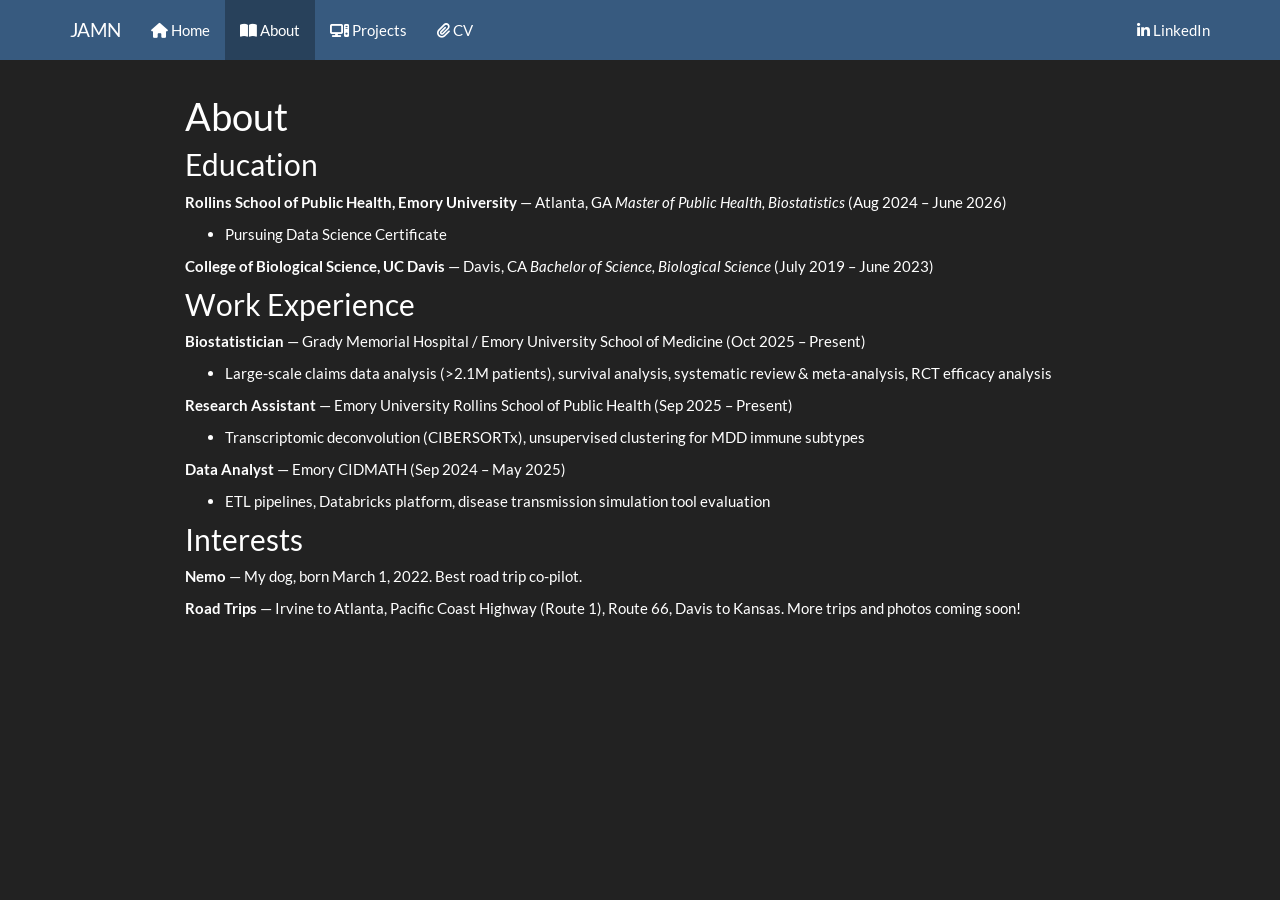
==== docs/about.html @ e8bcb057 "first commit" ====
<!DOCTYPE html>

<html>

<head>

<meta charset="utf-8" />
<meta name="generator" content="pandoc" />
<meta http-equiv="X-UA-Compatible" content="IE=EDGE" />




<title>About</title>

<script src="site_libs/header-attrs-2.30/header-attrs.js"></script>
<script src="site_libs/jquery-3.6.0/jquery-3.6.0.min.js"></script>
<meta name="viewport" content="width=device-width, initial-scale=1" />
<link href="site_libs/bootstrap-3.3.5/css/darkly.min.css" rel="stylesheet" />
<script src="site_libs/bootstrap-3.3.5/js/bootstrap.min.js"></script>
<script src="site_libs/bootstrap-3.3.5/shim/html5shiv.min.js"></script>
<script src="site_libs/bootstrap-3.3.5/shim/respond.min.js"></script>
<style>h1 {font-size: 34px;}
       h1.title {font-size: 38px;}
       h2 {font-size: 30px;}
       h3 {font-size: 24px;}
       h4 {font-size: 18px;}
       h5 {font-size: 16px;}
       h6 {font-size: 12px;}
       code {color: inherit; background-color: rgba(0, 0, 0, 0.04);}
       pre:not([class]) { background-color: white }</style>
<script src="site_libs/navigation-1.1/tabsets.js"></script>
<link href="site_libs/highlightjs-9.12.0/default.css" rel="stylesheet" />
<script src="site_libs/highlightjs-9.12.0/highlight.js"></script>
<link href="site_libs/font-awesome-6.5.2/css/all.min.css" rel="stylesheet" />
<link href="site_libs/font-awesome-6.5.2/css/v4-shims.min.css" rel="stylesheet" />
<link rel="icon" type="image/png" href="images/favicon.ico"/>

<style type="text/css">
  code{white-space: pre-wrap;}
  span.smallcaps{font-variant: small-caps;}
  span.underline{text-decoration: underline;}
  div.column{display: inline-block; vertical-align: top; width: 50%;}
  div.hanging-indent{margin-left: 1.5em; text-indent: -1.5em;}
  ul.task-list{list-style: none;}
    </style>

<style type="text/css">code{white-space: pre;}</style>
<script type="text/javascript">
if (window.hljs) {
  hljs.configure({languages: []});
  hljs.initHighlightingOnLoad();
  if (document.readyState && document.readyState === "complete") {
    window.setTimeout(function() { hljs.initHighlighting(); }, 0);
  }
}
</script>






<link rel="stylesheet" href="style.css" type="text/css" />



<style type = "text/css">
.main-container {
  max-width: 940px;
  margin-left: auto;
  margin-right: auto;
}
img {
  max-width:100%;
}
.tabbed-pane {
  padding-top: 12px;
}
.html-widget {
  margin-bottom: 20px;
}
button.code-folding-btn:focus {
  outline: none;
}
summary {
  display: list-item;
}
details > summary > p:only-child {
  display: inline;
}
pre code {
  padding: 0;
}
</style>


<style type="text/css">
.dropdown-submenu {
  position: relative;
}
.dropdown-submenu>.dropdown-menu {
  top: 0;
  left: 100%;
  margin-top: -6px;
  margin-left: -1px;
  border-radius: 0 6px 6px 6px;
}
.dropdown-submenu:hover>.dropdown-menu {
  display: block;
}
.dropdown-submenu>a:after {
  display: block;
  content: " ";
  float: right;
  width: 0;
  height: 0;
  border-color: transparent;
  border-style: solid;
  border-width: 5px 0 5px 5px;
  border-left-color: #cccccc;
  margin-top: 5px;
  margin-right: -10px;
}
.dropdown-submenu:hover>a:after {
  border-left-color: #adb5bd;
}
.dropdown-submenu.pull-left {
  float: none;
}
.dropdown-submenu.pull-left>.dropdown-menu {
  left: -100%;
  margin-left: 10px;
  border-radius: 6px 0 6px 6px;
}
</style>

<script type="text/javascript">
// manage active state of menu based on current page
$(document).ready(function () {
  // active menu anchor
  href = window.location.pathname
  href = href.substr(href.lastIndexOf('/') + 1)
  if (href === "")
    href = "index.html";
  var menuAnchor = $('a[href="' + href + '"]');

  // mark the anchor link active (and if it's in a dropdown, also mark that active)
  var dropdown = menuAnchor.closest('li.dropdown');
  if (window.bootstrap) { // Bootstrap 4+
    menuAnchor.addClass('active');
    dropdown.find('> .dropdown-toggle').addClass('active');
  } else { // Bootstrap 3
    menuAnchor.parent().addClass('active');
    dropdown.addClass('active');
  }

  // Navbar adjustments
  var navHeight = $(".navbar").first().height() + 15;
  var style = document.createElement('style');
  var pt = "padding-top: " + navHeight + "px; ";
  var mt = "margin-top: -" + navHeight + "px; ";
  var css = "";
  // offset scroll position for anchor links (for fixed navbar)
  for (var i = 1; i <= 6; i++) {
    css += ".section h" + i + "{ " + pt + mt + "}\n";
  }
  style.innerHTML = "body {" + pt + "padding-bottom: 40px; }\n" + css;
  document.head.appendChild(style);
});
</script>

<!-- tabsets -->

<style type="text/css">
.tabset-dropdown > .nav-tabs {
  display: inline-table;
  max-height: 500px;
  min-height: 44px;
  overflow-y: auto;
  border: 1px solid #ddd;
  border-radius: 4px;
}

.tabset-dropdown > .nav-tabs > li.active:before, .tabset-dropdown > .nav-tabs.nav-tabs-open:before {
  content: "\e259";
  font-family: 'Glyphicons Halflings';
  display: inline-block;
  padding: 10px;
  border-right: 1px solid #ddd;
}

.tabset-dropdown > .nav-tabs.nav-tabs-open > li.active:before {
  content: "\e258";
  font-family: 'Glyphicons Halflings';
  border: none;
}

.tabset-dropdown > .nav-tabs > li.active {
  display: block;
}

.tabset-dropdown > .nav-tabs > li > a,
.tabset-dropdown > .nav-tabs > li > a:focus,
.tabset-dropdown > .nav-tabs > li > a:hover {
  border: none;
  display: inline-block;
  border-radius: 4px;
  background-color: transparent;
}

.tabset-dropdown > .nav-tabs.nav-tabs-open > li {
  display: block;
  float: none;
}

.tabset-dropdown > .nav-tabs > li {
  display: none;
}
</style>

<!-- code folding -->




</head>

<body>


<div class="container-fluid main-container">




<div class="navbar navbar-default  navbar-fixed-top" role="navigation">
  <div class="container">
    <div class="navbar-header">
      <button type="button" class="navbar-toggle collapsed" data-toggle="collapse" data-bs-toggle="collapse" data-target="#navbar" data-bs-target="#navbar">
        <span class="icon-bar"></span>
        <span class="icon-bar"></span>
        <span class="icon-bar"></span>
      </button>
      <a class="navbar-brand" href="index.html">JAMN</a>
    </div>
    <div id="navbar" class="navbar-collapse collapse">
      <ul class="nav navbar-nav">
        <li>
  <a href="index.html">
    <span class="fa fa-home"></span>
     
    Home
  </a>
</li>
<li>
  <a href="about.html">
    <span class="fa fa-book-open"></span>
     
    About
  </a>
</li>
<li>
  <a href="projects.html">
    <span class="fa fa-computer"></span>
     
    Projects
  </a>
</li>
<li>
  <a href="files/JiaminZhao_CV.pdf">
    <span class="fa fa-paperclip"></span>
     
    CV
  </a>
</li>
      </ul>
      <ul class="nav navbar-nav navbar-right">
        <li>
  <a href="https://www.linkedin.com/in/jiamin-z-7ba894330">
    <span class="fa fa-linkedin"></span>
     
    LinkedIn
  </a>
</li>
      </ul>
    </div><!--/.nav-collapse -->
  </div><!--/.container -->
</div><!--/.navbar -->

<div id="header">



<h1 class="title toc-ignore">About</h1>

</div>


<div id="education" class="section level2">
<h2>Education</h2>
<p><strong>Rollins School of Public Health, Emory University</strong> —
Atlanta, GA <em>Master of Public Health, Biostatistics</em> (Aug 2024 –
June 2026)</p>
<ul>
<li>Pursuing Data Science Certificate</li>
</ul>
<p><strong>College of Biological Science, UC Davis</strong> — Davis, CA
<em>Bachelor of Science, Biological Science</em> (July 2019 – June
2023)</p>
</div>
<div id="work-experience" class="section level2">
<h2>Work Experience</h2>
<p><strong>Biostatistician</strong> — Grady Memorial Hospital / Emory
University School of Medicine (Oct 2025 – Present)</p>
<ul>
<li>Large-scale claims data analysis (&gt;2.1M patients), survival
analysis, systematic review &amp; meta-analysis, RCT efficacy
analysis</li>
</ul>
<p><strong>Research Assistant</strong> — Emory University Rollins School
of Public Health (Sep 2025 – Present)</p>
<ul>
<li>Transcriptomic deconvolution (CIBERSORTx), unsupervised clustering
for MDD immune subtypes</li>
</ul>
<p><strong>Data Analyst</strong> — Emory CIDMATH (Sep 2024 – May
2025)</p>
<ul>
<li>ETL pipelines, Databricks platform, disease transmission simulation
tool evaluation</li>
</ul>
</div>
<div id="interests" class="section level2">
<h2>Interests</h2>
<p><strong>Nemo</strong> — My dog, born March 1, 2022. Best road trip
co-pilot.</p>
<p><strong>Road Trips</strong> — Irvine to Atlanta, Pacific Coast
Highway (Route 1), Route 66, Davis to Kansas. More trips and photos
coming soon!</p>
</div>




</div>

<script>

// add bootstrap table styles to pandoc tables
function bootstrapStylePandocTables() {
  $('tr.odd').parent('tbody').parent('table').addClass('table table-condensed');
}
$(document).ready(function () {
  bootstrapStylePandocTables();
});


</script>

<!-- tabsets -->

<script>
$(document).ready(function () {
  window.buildTabsets("TOC");
});

$(document).ready(function () {
  $('.tabset-dropdown > .nav-tabs > li').click(function () {
    $(this).parent().toggleClass('nav-tabs-open');
  });
});
</script>

<!-- code folding -->


<!-- dynamically load mathjax for compatibility with self-contained -->
<script>
  (function () {
    var script = document.createElement("script");
    script.type = "text/javascript";
    script.src  = "https://mathjax.rstudio.com/latest/MathJax.js?config=TeX-AMS-MML_HTMLorMML";
    document.getElementsByTagName("head")[0].appendChild(script);
  })();
</script>

</body>
</html>
---- docs/site_libs/bootstrap-3.3.5/css/darkly.min.css ----
@font-face {
  font-family: 'Lato';
  font-style: normal;
  font-weight: 400;
  src: url(fonts/Lato.ttf) format('truetype');
}
@font-face {
  font-family: 'Lato';
  font-style: normal;
  font-weight: 700;
  src: url(fonts/LatoBold.ttf) format('truetype');
}
@font-face {
  font-family: 'Lato';
  font-style: italic;
  font-weight: 400;
  src: url(fonts/LatoItalic.ttf) format('truetype');
}

/*!
 * bootswatch v3.3.7
 * Homepage: http://bootswatch.com
 * Copyright 2012-2016 Thomas Park
 * Licensed under MIT
 * Based on Bootstrap
*//*!
 * Bootstrap v3.3.7 (http://getbootstrap.com)
 * Copyright 2011-2016 Twitter, Inc.
 * Licensed under MIT (https://github.com/twbs/bootstrap/blob/master/LICENSE)
 *//*! normalize.css v3.0.3 | MIT License | github.com/necolas/normalize.css */html{font-family:sans-serif;-ms-text-size-adjust:100%;-webkit-text-size-adjust:100%}body{margin:0}article,aside,details,figcaption,figure,footer,header,hgroup,main,menu,nav,section,summary{display:block}audio,canvas,progress,video{display:inline-block;vertical-align:baseline}audio:not([controls]){display:none;height:0}[hidden],template{display:none}a{background-color:transparent}a:active,a:hover{outline:0}abbr[title]{border-bottom:1px dotted}b,strong{font-weight:bold}dfn{font-style:italic}h1{font-size:2em;margin:0.67em 0}mark{background:#ff0;color:#000}small{font-size:80%}sub,sup{font-size:75%;line-height:0;position:relative;vertical-align:baseline}sup{top:-0.5em}sub{bottom:-0.25em}img{border:0}svg:not(:root){overflow:hidden}figure{margin:1em 40px}hr{-webkit-box-sizing:content-box;-moz-box-sizing:content-box;box-sizing:content-box;height:0}pre{overflow:auto}code,kbd,pre,samp{font-family:monospace, monospace;font-size:1em}button,input,optgroup,select,textarea{color:inherit;font:inherit;margin:0}button{overflow:visible}button,select{text-transform:none}button,html input[type="button"],input[type="reset"],input[type="submit"]{-webkit-appearance:button;cursor:pointer}button[disabled],html input[disabled]{cursor:default}button::-moz-focus-inner,input::-moz-focus-inner{border:0;padding:0}input{line-height:normal}input[type="checkbox"],input[type="radio"]{-webkit-box-sizing:border-box;-moz-box-sizing:border-box;box-sizing:border-box;padding:0}input[type="number"]::-webkit-inner-spin-button,input[type="number"]::-webkit-outer-spin-button{height:auto}input[type="search"]{-webkit-appearance:textfield;-webkit-box-sizing:content-box;-moz-box-sizing:content-box;box-sizing:content-box}input[type="search"]::-webkit-search-cancel-button,input[type="search"]::-webkit-search-decoration{-webkit-appearance:none}fieldset{border:1px solid #c0c0c0;margin:0 2px;padding:0.35em 0.625em 0.75em}legend{border:0;padding:0}textarea{overflow:auto}optgroup{font-weight:bold}table{border-collapse:collapse;border-spacing:0}td,th{padding:0}/*! Source: https://github.com/h5bp/html5-boilerplate/blob/master/src/css/main.css */@media print{*,*:before,*:after{background:transparent !important;color:#000 !important;-webkit-box-shadow:none !important;box-shadow:none !important;text-shadow:none !important}a,a:visited{text-decoration:underline}a[href]:after{content:" (" attr(href) ")"}abbr[title]:after{content:" (" attr(title) ")"}a[href^="#"]:after,a[href^="javascript:"]:after{content:""}pre,blockquote{border:1px solid #999;page-break-inside:avoid}thead{display:table-header-group}tr,img{page-break-inside:avoid}img{max-width:100% !important}p,h2,h3{orphans:3;widows:3}h2,h3{page-break-after:avoid}.navbar{display:none}.btn>.caret,.dropup>.btn>.caret{border-top-color:#000 !important}.label{border:1px solid #000}.table{border-collapse:collapse !important}.table td,.table th{background-color:#fff !important}.table-bordered th,.table-bordered td{border:1px solid #ddd !important}}@font-face{font-family:'Glyphicons Halflings';src:url('../fonts/glyphicons-halflings-regular.eot');src:url('../fonts/glyphicons-halflings-regular.eot?#iefix') format('embedded-opentype'),url('../fonts/glyphicons-halflings-regular.woff2') format('woff2'),url('../fonts/glyphicons-halflings-regular.woff') format('woff'),url('../fonts/glyphicons-halflings-regular.ttf') format('truetype'),url('../fonts/glyphicons-halflings-regular.svg#glyphicons_halflingsregular') format('svg')}.glyphicon{position:relative;top:1px;display:inline-block;font-family:'Glyphicons Halflings';font-style:normal;font-weight:normal;line-height:1;-webkit-font-smoothing:antialiased;-moz-osx-font-smoothing:grayscale}.glyphicon-asterisk:before{content:"\002a"}.glyphicon-plus:before{content:"\002b"}.glyphicon-euro:before,.glyphicon-eur:before{content:"\20ac"}.glyphicon-minus:before{content:"\2212"}.glyphicon-cloud:before{content:"\2601"}.glyphicon-envelope:before{content:"\2709"}.glyphicon-pencil:before{content:"\270f"}.glyphicon-glass:before{content:"\e001"}.glyphicon-music:before{content:"\e002"}.glyphicon-search:before{content:"\e003"}.glyphicon-heart:before{content:"\e005"}.glyphicon-star:before{content:"\e006"}.glyphicon-star-empty:before{content:"\e007"}.glyphicon-user:before{content:"\e008"}.glyphicon-film:before{content:"\e009"}.glyphicon-th-large:before{content:"\e010"}.glyphicon-th:before{content:"\e011"}.glyphicon-th-list:before{content:"\e012"}.glyphicon-ok:before{content:"\e013"}.glyphicon-remove:before{content:"\e014"}.glyphicon-zoom-in:before{content:"\e015"}.glyphicon-zoom-out:before{content:"\e016"}.glyphicon-off:before{content:"\e017"}.glyphicon-signal:before{content:"\e018"}.glyphicon-cog:before{content:"\e019"}.glyphicon-trash:before{content:"\e020"}.glyphicon-home:before{content:"\e021"}.glyphicon-file:before{content:"\e022"}.glyphicon-time:before{content:"\e023"}.glyphicon-road:before{content:"\e024"}.glyphicon-download-alt:before{content:"\e025"}.glyphicon-download:before{content:"\e026"}.glyphicon-upload:before{content:"\e027"}.glyphicon-inbox:before{content:"\e028"}.glyphicon-play-circle:before{content:"\e029"}.glyphicon-repeat:before{content:"\e030"}.glyphicon-refresh:before{content:"\e031"}.glyphicon-list-alt:before{content:"\e032"}.glyphicon-lock:before{content:"\e033"}.glyphicon-flag:before{content:"\e034"}.glyphicon-headphones:before{content:"\e035"}.glyphicon-volume-off:before{content:"\e036"}.glyphicon-volume-down:before{content:"\e037"}.glyphicon-volume-up:before{content:"\e038"}.glyphicon-qrcode:before{content:"\e039"}.glyphicon-barcode:before{content:"\e040"}.glyphicon-tag:before{content:"\e041"}.glyphicon-tags:before{content:"\e042"}.glyphicon-book:before{content:"\e043"}.glyphicon-bookmark:before{content:"\e044"}.glyphicon-print:before{content:"\e045"}.glyphicon-camera:before{content:"\e046"}.glyphicon-font:before{content:"\e047"}.glyphicon-bold:before{content:"\e048"}.glyphicon-italic:before{content:"\e049"}.glyphicon-text-height:before{content:"\e050"}.glyphicon-text-width:before{content:"\e051"}.glyphicon-align-left:before{content:"\e052"}.glyphicon-align-center:before{content:"\e053"}.glyphicon-align-right:before{content:"\e054"}.glyphicon-align-justify:before{content:"\e055"}.glyphicon-list:before{content:"\e056"}.glyphicon-indent-left:before{content:"\e057"}.glyphicon-indent-right:before{content:"\e058"}.glyphicon-facetime-video:before{content:"\e059"}.glyphicon-picture:before{content:"\e060"}.glyphicon-map-marker:before{content:"\e062"}.glyphicon-adjust:before{content:"\e063"}.glyphicon-tint:before{content:"\e064"}.glyphicon-edit:before{content:"\e065"}.glyphicon-share:before{content:"\e066"}.glyphicon-check:before{content:"\e067"}.glyphicon-move:before{content:"\e068"}.glyphicon-step-backward:before{content:"\e069"}.glyphicon-fast-backward:before{content:"\e070"}.glyphicon-backward:before{content:"\e071"}.glyphicon-play:before{content:"\e072"}.glyphicon-pause:before{content:"\e073"}.glyphicon-stop:before{content:"\e074"}.glyphicon-forward:before{content:"\e075"}.glyphicon-fast-forward:before{content:"\e076"}.glyphicon-step-forward:before{content:"\e077"}.glyphicon-eject:before{content:"\e078"}.glyphicon-chevron-left:before{content:"\e079"}.glyphicon-chevron-right:before{content:"\e080"}.glyphicon-plus-sign:before{content:"\e081"}.glyphicon-minus-sign:before{content:"\e082"}.glyphicon-remove-sign:before{content:"\e083"}.glyphicon-ok-sign:before{content:"\e084"}.glyphicon-question-sign:before{content:"\e085"}.glyphicon-info-sign:before{content:"\e086"}.glyphicon-screenshot:before{content:"\e087"}.glyphicon-remove-circle:before{content:"\e088"}.glyphicon-ok-circle:before{content:"\e089"}.glyphicon-ban-circle:before{content:"\e090"}.glyphicon-arrow-left:before{content:"\e091"}.glyphicon-arrow-right:before{content:"\e092"}.glyphicon-arrow-up:before{content:"\e093"}.glyphicon-arrow-down:before{content:"\e094"}.glyphicon-share-alt:before{content:"\e095"}.glyphicon-resize-full:before{content:"\e096"}.glyphicon-resize-small:before{content:"\e097"}.glyphicon-exclamation-sign:before{content:"\e101"}.glyphicon-gift:before{content:"\e102"}.glyphicon-leaf:before{content:"\e103"}.glyphicon-fire:before{content:"\e104"}.glyphicon-eye-open:before{content:"\e105"}.glyphicon-eye-close:before{content:"\e106"}.glyphicon-warning-sign:before{content:"\e107"}.glyphicon-plane:before{content:"\e108"}.glyphicon-calendar:before{content:"\e109"}.glyphicon-random:before{content:"\e110"}.glyphicon-comment:before{content:"\e111"}.glyphicon-magnet:before{content:"\e112"}.glyphicon-chevron-up:before{content:"\e113"}.glyphicon-chevron-down:before{content:"\e114"}.glyphicon-retweet:before{content:"\e115"}.glyphicon-shopping-cart:before{content:"\e116"}.glyphicon-folder-close:before{content:"\e117"}.glyphicon-folder-open:before{content:"\e118"}.glyphicon-resize-vertical:before{content:"\e119"}.glyphicon-resize-horizontal:before{content:"\e120"}.glyphicon-hdd:before{content:"\e121"}.glyphicon-bullhorn:before{content:"\e122"}.glyphicon-bell:before{content:"\e123"}.glyphicon-certificate:before{content:"\e124"}.glyphicon-thumbs-up:before{content:"\e125"}.glyphicon-thumbs-down:before{content:"\e126"}.glyphicon-hand-right:before{content:"\e127"}.glyphicon-hand-left:before{content:"\e128"}.glyphicon-hand-up:before{content:"\e129"}.glyphicon-hand-down:before{content:"\e130"}.glyphicon-circle-arrow-right:before{content:"\e131"}.glyphicon-circle-arrow-left:before{content:"\e132"}.glyphicon-circle-arrow-up:before{content:"\e133"}.glyphicon-circle-arrow-down:before{content:"\e134"}.glyphicon-globe:before{content:"\e135"}.glyphicon-wrench:before{content:"\e136"}.glyphicon-tasks:before{content:"\e137"}.glyphicon-filter:before{content:"\e138"}.glyphicon-briefcase:before{content:"\e139"}.glyphicon-fullscreen:before{content:"\e140"}.glyphicon-dashboard:before{content:"\e141"}.glyphicon-paperclip:before{content:"\e142"}.glyphicon-heart-empty:before{content:"\e143"}.glyphicon-link:before{content:"\e144"}.glyphicon-phone:before{content:"\e145"}.glyphicon-pushpin:before{content:"\e146"}.glyphicon-usd:before{content:"\e148"}.glyphicon-gbp:before{content:"\e149"}.glyphicon-sort:before{content:"\e150"}.glyphicon-sort-by-alphabet:before{content:"\e151"}.glyphicon-sort-by-alphabet-alt:before{content:"\e152"}.glyphicon-sort-by-order:before{content:"\e153"}.glyphicon-sort-by-order-alt:before{content:"\e154"}.glyphicon-sort-by-attributes:before{content:"\e155"}.glyphicon-sort-by-attributes-alt:before{content:"\e156"}.glyphicon-unchecked:before{content:"\e157"}.glyphicon-expand:before{content:"\e158"}.glyphicon-collapse-down:before{content:"\e159"}.glyphicon-collapse-up:before{content:"\e160"}.glyphicon-log-in:before{content:"\e161"}.glyphicon-flash:before{content:"\e162"}.glyphicon-log-out:before{content:"\e163"}.glyphicon-new-window:before{content:"\e164"}.glyphicon-record:before{content:"\e165"}.glyphicon-save:before{content:"\e166"}.glyphicon-open:before{content:"\e167"}.glyphicon-saved:before{content:"\e168"}.glyphicon-import:before{content:"\e169"}.glyphicon-export:before{content:"\e170"}.glyphicon-send:before{content:"\e171"}.glyphicon-floppy-disk:before{content:"\e172"}.glyphicon-floppy-saved:before{content:"\e173"}.glyphicon-floppy-remove:before{content:"\e174"}.glyphicon-floppy-save:before{content:"\e175"}.glyphicon-floppy-open:before{content:"\e176"}.glyphicon-credit-card:before{content:"\e177"}.glyphicon-transfer:before{content:"\e178"}.glyphicon-cutlery:before{content:"\e179"}.glyphicon-header:before{content:"\e180"}.glyphicon-compressed:before{content:"\e181"}.glyphicon-earphone:before{content:"\e182"}.glyphicon-phone-alt:before{content:"\e183"}.glyphicon-tower:before{content:"\e184"}.glyphicon-stats:before{content:"\e185"}.glyphicon-sd-video:before{content:"\e186"}.glyphicon-hd-video:before{content:"\e187"}.glyphicon-subtitles:before{content:"\e188"}.glyphicon-sound-stereo:before{content:"\e189"}.glyphicon-sound-dolby:before{content:"\e190"}.glyphicon-sound-5-1:before{content:"\e191"}.glyphicon-sound-6-1:before{content:"\e192"}.glyphicon-sound-7-1:before{content:"\e193"}.glyphicon-copyright-mark:before{content:"\e194"}.glyphicon-registration-mark:before{content:"\e195"}.glyphicon-cloud-download:before{content:"\e197"}.glyphicon-cloud-upload:before{content:"\e198"}.glyphicon-tree-conifer:before{content:"\e199"}.glyphicon-tree-deciduous:before{content:"\e200"}.glyphicon-cd:before{content:"\e201"}.glyphicon-save-file:before{content:"\e202"}.glyphicon-open-file:before{content:"\e203"}.glyphicon-level-up:before{content:"\e204"}.glyphicon-copy:before{content:"\e205"}.glyphicon-paste:before{content:"\e206"}.glyphicon-alert:before{content:"\e209"}.glyphicon-equalizer:before{content:"\e210"}.glyphicon-king:before{content:"\e211"}.glyphicon-queen:before{content:"\e212"}.glyphicon-pawn:before{content:"\e213"}.glyphicon-bishop:before{content:"\e214"}.glyphicon-knight:before{content:"\e215"}.glyphicon-baby-formula:before{content:"\e216"}.glyphicon-tent:before{content:"\26fa"}.glyphicon-blackboard:before{content:"\e218"}.glyphicon-bed:before{content:"\e219"}.glyphicon-apple:before{content:"\f8ff"}.glyphicon-erase:before{content:"\e221"}.glyphicon-hourglass:before{content:"\231b"}.glyphicon-lamp:before{content:"\e223"}.glyphicon-duplicate:before{content:"\e224"}.glyphicon-piggy-bank:before{content:"\e225"}.glyphicon-scissors:before{content:"\e226"}.glyphicon-bitcoin:before{content:"\e227"}.glyphicon-btc:before{content:"\e227"}.glyphicon-xbt:before{content:"\e227"}.glyphicon-yen:before{content:"\00a5"}.glyphicon-jpy:before{content:"\00a5"}.glyphicon-ruble:before{content:"\20bd"}.glyphicon-rub:before{content:"\20bd"}.glyphicon-scale:before{content:"\e230"}.glyphicon-ice-lolly:before{content:"\e231"}.glyphicon-ice-lolly-tasted:before{content:"\e232"}.glyphicon-education:before{content:"\e233"}.glyphicon-option-horizontal:before{content:"\e234"}.glyphicon-option-vertical:before{content:"\e235"}.glyphicon-menu-hamburger:before{content:"\e236"}.glyphicon-modal-window:before{content:"\e237"}.glyphicon-oil:before{content:"\e238"}.glyphicon-grain:before{content:"\e239"}.glyphicon-sunglasses:before{content:"\e240"}.glyphicon-text-size:before{content:"\e241"}.glyphicon-text-color:before{content:"\e242"}.glyphicon-text-background:before{content:"\e243"}.glyphicon-object-align-top:before{content:"\e244"}.glyphicon-object-align-bottom:before{content:"\e245"}.glyphicon-object-align-horizontal:before{content:"\e246"}.glyphicon-object-align-left:before{content:"\e247"}.glyphicon-object-align-vertical:before{content:"\e248"}.glyphicon-object-align-right:before{content:"\e249"}.glyphicon-triangle-right:before{content:"\e250"}.glyphicon-triangle-left:before{content:"\e251"}.glyphicon-triangle-bottom:before{content:"\e252"}.glyphicon-triangle-top:before{content:"\e253"}.glyphicon-console:before{content:"\e254"}.glyphicon-superscript:before{content:"\e255"}.glyphicon-subscript:before{content:"\e256"}.glyphicon-menu-left:before{content:"\e257"}.glyphicon-menu-right:before{content:"\e258"}.glyphicon-menu-down:before{content:"\e259"}.glyphicon-menu-up:before{content:"\e260"}*{-webkit-box-sizing:border-box;-moz-box-sizing:border-box;box-sizing:border-box}*:before,*:after{-webkit-box-sizing:border-box;-moz-box-sizing:border-box;box-sizing:border-box}html{font-size:10px;-webkit-tap-highlight-color:rgba(0,0,0,0)}body{font-family:"Lato","Helvetica Neue",Helvetica,Arial,sans-serif;font-size:15px;line-height:1.42857143;color:#ffffff;background-color:#222222}input,button,select,textarea{font-family:inherit;font-size:inherit;line-height:inherit}a{color:#0ce3ac;text-decoration:none}a:hover,a:focus{color:#0ce3ac;text-decoration:underline}a:focus{outline:5px auto -webkit-focus-ring-color;outline-offset:-2px}figure{margin:0}img{vertical-align:middle}.img-responsive,.thumbnail>img,.thumbnail a>img,.carousel-inner>.item>img,.carousel-inner>.item>a>img{display:block;max-width:100%;height:auto}.img-rounded{border-radius:6px}.img-thumbnail{padding:2px;line-height:1.42857143;background-color:#222222;border:1px solid #464545;border-radius:4px;-webkit-transition:all .2s ease-in-out;-o-transition:all .2s ease-in-out;transition:all .2s ease-in-out;display:inline-block;max-width:100%;height:auto}.img-circle{border-radius:50%}hr{margin-top:21px;margin-bottom:21px;border:0;border-top:1px solid #464545}.sr-only{position:absolute;width:1px;height:1px;margin:-1px;padding:0;overflow:hidden;clip:rect(0, 0, 0, 0);border:0}.sr-only-focusable:active,.sr-only-focusable:focus{position:static;width:auto;height:auto;margin:0;overflow:visible;clip:auto}[role="button"]{cursor:pointer}h1,h2,h3,h4,h5,h6,.h1,.h2,.h3,.h4,.h5,.h6{font-family:"Lato","Helvetica Neue",Helvetica,Arial,sans-serif;font-weight:400;line-height:1.1;color:inherit}h1 small,h2 small,h3 small,h4 small,h5 small,h6 small,.h1 small,.h2 small,.h3 small,.h4 small,.h5 small,.h6 small,h1 .small,h2 .small,h3 .small,h4 .small,h5 .small,h6 .small,.h1 .small,.h2 .small,.h3 .small,.h4 .small,.h5 .small,.h6 .small{font-weight:normal;line-height:1;color:#999999}h1,.h1,h2,.h2,h3,.h3{margin-top:21px;margin-bottom:10.5px}h1 small,.h1 small,h2 small,.h2 small,h3 small,.h3 small,h1 .small,.h1 .small,h2 .small,.h2 .small,h3 .small,.h3 .small{font-size:65%}h4,.h4,h5,.h5,h6,.h6{margin-top:10.5px;margin-bottom:10.5px}h4 small,.h4 small,h5 small,.h5 small,h6 small,.h6 small,h4 .small,.h4 .small,h5 .small,.h5 .small,h6 .small,.h6 .small{font-size:75%}h1,.h1{font-size:39px}h2,.h2{font-size:32px}h3,.h3{font-size:26px}h4,.h4{font-size:19px}h5,.h5{font-size:15px}h6,.h6{font-size:13px}p{margin:0 0 10.5px}.lead{margin-bottom:21px;font-size:17px;font-weight:300;line-height:1.4}@media (min-width:768px){.lead{font-size:22.5px}}small,.small{font-size:86%}mark,.mark{background-color:#f39c12;padding:.2em}.text-left{text-align:left}.text-right{text-align:right}.text-center{text-align:center}.text-justify{text-align:justify}.text-nowrap{white-space:nowrap}.text-lowercase{text-transform:lowercase}.text-uppercase{text-transform:uppercase}.text-capitalize{text-transform:capitalize}.text-muted{color:#999999}.text-primary{color:#375a7f}a.text-primary:hover,a.text-primary:focus{color:#28415b}.text-success{color:#ffffff}a.text-success:hover,a.text-success:focus{color:#e6e6e6}.text-info{color:#ffffff}a.text-info:hover,a.text-info:focus{color:#e6e6e6}.text-warning{color:#ffffff}a.text-warning:hover,a.text-warning:focus{color:#e6e6e6}.text-danger{color:#ffffff}a.text-danger:hover,a.text-danger:focus{color:#e6e6e6}.bg-primary{color:#fff;background-color:#375a7f}a.bg-primary:hover,a.bg-primary:focus{background-color:#28415b}.bg-success{background-color:#00bc8c}a.bg-success:hover,a.bg-success:focus{background-color:#008966}.bg-info{background-color:#3498db}a.bg-info:hover,a.bg-info:focus{background-color:#217dbb}.bg-warning{background-color:#f39c12}a.bg-warning:hover,a.bg-warning:focus{background-color:#c87f0a}.bg-danger{background-color:#e74c3c}a.bg-danger:hover,a.bg-danger:focus{background-color:#d62c1a}.page-header{padding-bottom:9.5px;margin:42px 0 21px;border-bottom:1px solid transparent}ul,ol{margin-top:0;margin-bottom:10.5px}ul ul,ol ul,ul ol,ol ol{margin-bottom:0}.list-unstyled{padding-left:0;list-style:none}.list-inline{padding-left:0;list-style:none;margin-left:-5px}.list-inline>li{display:inline-block;padding-left:5px;padding-right:5px}dl{margin-top:0;margin-bottom:21px}dt,dd{line-height:1.42857143}dt{font-weight:bold}dd{margin-left:0}@media (min-width:768px){.dl-horizontal dt{float:left;width:160px;clear:left;text-align:right;overflow:hidden;text-overflow:ellipsis;white-space:nowrap}.dl-horizontal dd{margin-left:180px}}abbr[title],abbr[data-original-title]{cursor:help;border-bottom:1px dotted #999999}.initialism{font-size:90%;text-transform:uppercase}blockquote{padding:10.5px 21px;margin:0 0 21px;font-size:18.75px;border-left:5px solid #464545}blockquote p:last-child,blockquote ul:last-child,blockquote ol:last-child{margin-bottom:0}blockquote footer,blockquote small,blockquote .small{display:block;font-size:80%;line-height:1.42857143;color:#999999}blockquote footer:before,blockquote small:before,blockquote .small:before{content:'\2014 \00A0'}.blockquote-reverse,blockquote.pull-right{padding-right:15px;padding-left:0;border-right:5px solid #464545;border-left:0;text-align:right}.blockquote-reverse footer:before,blockquote.pull-right footer:before,.blockquote-reverse small:before,blockquote.pull-right small:before,.blockquote-reverse .small:before,blockquote.pull-right .small:before{content:''}.blockquote-reverse footer:after,blockquote.pull-right footer:after,.blockquote-reverse small:after,blockquote.pull-right small:after,.blockquote-reverse .small:after,blockquote.pull-right .small:after{content:'\00A0 \2014'}address{margin-bottom:21px;font-style:normal;line-height:1.42857143}code,kbd,pre,samp{font-family:Menlo,Monaco,Consolas,"Courier New",monospace}code{padding:2px 4px;font-size:90%;color:#c7254e;background-color:#f9f2f4;border-radius:4px}kbd{padding:2px 4px;font-size:90%;color:#ffffff;background-color:#333333;border-radius:3px;-webkit-box-shadow:inset 0 -1px 0 rgba(0,0,0,0.25);box-shadow:inset 0 -1px 0 rgba(0,0,0,0.25)}kbd kbd{padding:0;font-size:100%;font-weight:bold;-webkit-box-shadow:none;box-shadow:none}pre{display:block;padding:10px;margin:0 0 10.5px;font-size:14px;line-height:1.42857143;word-break:break-all;word-wrap:break-word;color:#303030;background-color:#ebebeb;border:1px solid #cccccc;border-radius:4px}pre code{padding:0;font-size:inherit;color:inherit;white-space:pre-wrap;background-color:transparent;border-radius:0}.pre-scrollable{max-height:340px;overflow-y:scroll}.container{margin-right:auto;margin-left:auto;padding-left:15px;padding-right:15px}@media (min-width:768px){.container{width:750px}}@media (min-width:992px){.container{width:970px}}@media (min-width:1200px){.container{width:1170px}}.container-fluid{margin-right:auto;margin-left:auto;padding-left:15px;padding-right:15px}.row{margin-left:-15px;margin-right:-15px}.col-xs-1,.col-sm-1,.col-md-1,.col-lg-1,.col-xs-2,.col-sm-2,.col-md-2,.col-lg-2,.col-xs-3,.col-sm-3,.col-md-3,.col-lg-3,.col-xs-4,.col-sm-4,.col-md-4,.col-lg-4,.col-xs-5,.col-sm-5,.col-md-5,.col-lg-5,.col-xs-6,.col-sm-6,.col-md-6,.col-lg-6,.col-xs-7,.col-sm-7,.col-md-7,.col-lg-7,.col-xs-8,.col-sm-8,.col-md-8,.col-lg-8,.col-xs-9,.col-sm-9,.col-md-9,.col-lg-9,.col-xs-10,.col-sm-10,.col-md-10,.col-lg-10,.col-xs-11,.col-sm-11,.col-md-11,.col-lg-11,.col-xs-12,.col-sm-12,.col-md-12,.col-lg-12{position:relative;min-height:1px;padding-left:15px;padding-right:15px}.col-xs-1,.col-xs-2,.col-xs-3,.col-xs-4,.col-xs-5,.col-xs-6,.col-xs-7,.col-xs-8,.col-xs-9,.col-xs-10,.col-xs-11,.col-xs-12{float:left}.col-xs-12{width:100%}.col-xs-11{width:91.66666667%}.col-xs-10{width:83.33333333%}.col-xs-9{width:75%}.col-xs-8{width:66.66666667%}.col-xs-7{width:58.33333333%}.col-xs-6{width:50%}.col-xs-5{width:41.66666667%}.col-xs-4{width:33.33333333%}.col-xs-3{width:25%}.col-xs-2{width:16.66666667%}.col-xs-1{width:8.33333333%}.col-xs-pull-12{right:100%}.col-xs-pull-11{right:91.66666667%}.col-xs-pull-10{right:83.33333333%}.col-xs-pull-9{right:75%}.col-xs-pull-8{right:66.66666667%}.col-xs-pull-7{right:58.33333333%}.col-xs-pull-6{right:50%}.col-xs-pull-5{right:41.66666667%}.col-xs-pull-4{right:33.33333333%}.col-xs-pull-3{right:25%}.col-xs-pull-2{right:16.66666667%}.col-xs-pull-1{right:8.33333333%}.col-xs-pull-0{right:auto}.col-xs-push-12{left:100%}.col-xs-push-11{left:91.66666667%}.col-xs-push-10{left:83.33333333%}.col-xs-push-9{left:75%}.col-xs-push-8{left:66.66666667%}.col-xs-push-7{left:58.33333333%}.col-xs-push-6{left:50%}.col-xs-push-5{left:41.66666667%}.col-xs-push-4{left:33.33333333%}.col-xs-push-3{left:25%}.col-xs-push-2{left:16.66666667%}.col-xs-push-1{left:8.33333333%}.col-xs-push-0{left:auto}.col-xs-offset-12{margin-left:100%}.col-xs-offset-11{margin-left:91.66666667%}.col-xs-offset-10{margin-left:83.33333333%}.col-xs-offset-9{margin-left:75%}.col-xs-offset-8{margin-left:66.66666667%}.col-xs-offset-7{margin-left:58.33333333%}.col-xs-offset-6{margin-left:50%}.col-xs-offset-5{margin-left:41.66666667%}.col-xs-offset-4{margin-left:33.33333333%}.col-xs-offset-3{margin-left:25%}.col-xs-offset-2{margin-left:16.66666667%}.col-xs-offset-1{margin-left:8.33333333%}.col-xs-offset-0{margin-left:0%}@media (min-width:768px){.col-sm-1,.col-sm-2,.col-sm-3,.col-sm-4,.col-sm-5,.col-sm-6,.col-sm-7,.col-sm-8,.col-sm-9,.col-sm-10,.col-sm-11,.col-sm-12{float:left}.col-sm-12{width:100%}.col-sm-11{width:91.66666667%}.col-sm-10{width:83.33333333%}.col-sm-9{width:75%}.col-sm-8{width:66.66666667%}.col-sm-7{width:58.33333333%}.col-sm-6{width:50%}.col-sm-5{width:41.66666667%}.col-sm-4{width:33.33333333%}.col-sm-3{width:25%}.col-sm-2{width:16.66666667%}.col-sm-1{width:8.33333333%}.col-sm-pull-12{right:100%}.col-sm-pull-11{right:91.66666667%}.col-sm-pull-10{right:83.33333333%}.col-sm-pull-9{right:75%}.col-sm-pull-8{right:66.66666667%}.col-sm-pull-7{right:58.33333333%}.col-sm-pull-6{right:50%}.col-sm-pull-5{right:41.66666667%}.col-sm-pull-4{right:33.33333333%}.col-sm-pull-3{right:25%}.col-sm-pull-2{right:16.66666667%}.col-sm-pull-1{right:8.33333333%}.col-sm-pull-0{right:auto}.col-sm-push-12{left:100%}.col-sm-push-11{left:91.66666667%}.col-sm-push-10{left:83.33333333%}.col-sm-push-9{left:75%}.col-sm-push-8{left:66.66666667%}.col-sm-push-7{left:58.33333333%}.col-sm-push-6{left:50%}.col-sm-push-5{left:41.66666667%}.col-sm-push-4{left:33.33333333%}.col-sm-push-3{left:25%}.col-sm-push-2{left:16.66666667%}.col-sm-push-1{left:8.33333333%}.col-sm-push-0{left:auto}.col-sm-offset-12{margin-left:100%}.col-sm-offset-11{margin-left:91.66666667%}.col-sm-offset-10{margin-left:83.33333333%}.col-sm-offset-9{margin-left:75%}.col-sm-offset-8{margin-left:66.66666667%}.col-sm-offset-7{margin-left:58.33333333%}.col-sm-offset-6{margin-left:50%}.col-sm-offset-5{margin-left:41.66666667%}.col-sm-offset-4{margin-left:33.33333333%}.col-sm-offset-3{margin-left:25%}.col-sm-offset-2{margin-left:16.66666667%}.col-sm-offset-1{margin-left:8.33333333%}.col-sm-offset-0{margin-left:0%}}@media (min-width:992px){.col-md-1,.col-md-2,.col-md-3,.col-md-4,.col-md-5,.col-md-6,.col-md-7,.col-md-8,.col-md-9,.col-md-10,.col-md-11,.col-md-12{float:left}.col-md-12{width:100%}.col-md-11{width:91.66666667%}.col-md-10{width:83.33333333%}.col-md-9{width:75%}.col-md-8{width:66.66666667%}.col-md-7{width:58.33333333%}.col-md-6{width:50%}.col-md-5{width:41.66666667%}.col-md-4{width:33.33333333%}.col-md-3{width:25%}.col-md-2{width:16.66666667%}.col-md-1{width:8.33333333%}.col-md-pull-12{right:100%}.col-md-pull-11{right:91.66666667%}.col-md-pull-10{right:83.33333333%}.col-md-pull-9{right:75%}.col-md-pull-8{right:66.66666667%}.col-md-pull-7{right:58.33333333%}.col-md-pull-6{right:50%}.col-md-pull-5{right:41.66666667%}.col-md-pull-4{right:33.33333333%}.col-md-pull-3{right:25%}.col-md-pull-2{right:16.66666667%}.col-md-pull-1{right:8.33333333%}.col-md-pull-0{right:auto}.col-md-push-12{left:100%}.col-md-push-11{left:91.66666667%}.col-md-push-10{left:83.33333333%}.col-md-push-9{left:75%}.col-md-push-8{left:66.66666667%}.col-md-push-7{left:58.33333333%}.col-md-push-6{left:50%}.col-md-push-5{left:41.66666667%}.col-md-push-4{left:33.33333333%}.col-md-push-3{left:25%}.col-md-push-2{left:16.66666667%}.col-md-push-1{left:8.33333333%}.col-md-push-0{left:auto}.col-md-offset-12{margin-left:100%}.col-md-offset-11{margin-left:91.66666667%}.col-md-offset-10{margin-left:83.33333333%}.col-md-offset-9{margin-left:75%}.col-md-offset-8{margin-left:66.66666667%}.col-md-offset-7{margin-left:58.33333333%}.col-md-offset-6{margin-left:50%}.col-md-offset-5{margin-left:41.66666667%}.col-md-offset-4{margin-left:33.33333333%}.col-md-offset-3{margin-left:25%}.col-md-offset-2{margin-left:16.66666667%}.col-md-offset-1{margin-left:8.33333333%}.col-md-offset-0{margin-left:0%}}@media (min-width:1200px){.col-lg-1,.col-lg-2,.col-lg-3,.col-lg-4,.col-lg-5,.col-lg-6,.col-lg-7,.col-lg-8,.col-lg-9,.col-lg-10,.col-lg-11,.col-lg-12{float:left}.col-lg-12{width:100%}.col-lg-11{width:91.66666667%}.col-lg-10{width:83.33333333%}.col-lg-9{width:75%}.col-lg-8{width:66.66666667%}.col-lg-7{width:58.33333333%}.col-lg-6{width:50%}.col-lg-5{width:41.66666667%}.col-lg-4{width:33.33333333%}.col-lg-3{width:25%}.col-lg-2{width:16.66666667%}.col-lg-1{width:8.33333333%}.col-lg-pull-12{right:100%}.col-lg-pull-11{right:91.66666667%}.col-lg-pull-10{right:83.33333333%}.col-lg-pull-9{right:75%}.col-lg-pull-8{right:66.66666667%}.col-lg-pull-7{right:58.33333333%}.col-lg-pull-6{right:50%}.col-lg-pull-5{right:41.66666667%}.col-lg-pull-4{right:33.33333333%}.col-lg-pull-3{right:25%}.col-lg-pull-2{right:16.66666667%}.col-lg-pull-1{right:8.33333333%}.col-lg-pull-0{right:auto}.col-lg-push-12{left:100%}.col-lg-push-11{left:91.66666667%}.col-lg-push-10{left:83.33333333%}.col-lg-push-9{left:75%}.col-lg-push-8{left:66.66666667%}.col-lg-push-7{left:58.33333333%}.col-lg-push-6{left:50%}.col-lg-push-5{left:41.66666667%}.col-lg-push-4{left:33.33333333%}.col-lg-push-3{left:25%}.col-lg-push-2{left:16.66666667%}.col-lg-push-1{left:8.33333333%}.col-lg-push-0{left:auto}.col-lg-offset-12{margin-left:100%}.col-lg-offset-11{margin-left:91.66666667%}.col-lg-offset-10{margin-left:83.33333333%}.col-lg-offset-9{margin-left:75%}.col-lg-offset-8{margin-left:66.66666667%}.col-lg-offset-7{margin-left:58.33333333%}.col-lg-offset-6{margin-left:50%}.col-lg-offset-5{margin-left:41.66666667%}.col-lg-offset-4{margin-left:33.33333333%}.col-lg-offset-3{margin-left:25%}.col-lg-offset-2{margin-left:16.66666667%}.col-lg-offset-1{margin-left:8.33333333%}.col-lg-offset-0{margin-left:0%}}table{background-color:transparent}caption{padding-top:8px;padding-bottom:8px;color:#999999;text-align:left}th{text-align:left}.table{width:100%;max-width:100%;margin-bottom:21px}.table>thead>tr>th,.table>tbody>tr>th,.table>tfoot>tr>th,.table>thead>tr>td,.table>tbody>tr>td,.table>tfoot>tr>td{padding:8px;line-height:1.42857143;vertical-align:top;border-top:1px solid #464545}.table>thead>tr>th{vertical-align:bottom;border-bottom:2px solid #464545}.table>caption+thead>tr:first-child>th,.table>colgroup+thead>tr:first-child>th,.table>thead:first-child>tr:first-child>th,.table>caption+thead>tr:first-child>td,.table>colgroup+thead>tr:first-child>td,.table>thead:first-child>tr:first-child>td{border-top:0}.table>tbody+tbody{border-top:2px solid #464545}.table .table{background-color:#222222}.table-condensed>thead>tr>th,.table-condensed>tbody>tr>th,.table-condensed>tfoot>tr>th,.table-condensed>thead>tr>td,.table-condensed>tbody>tr>td,.table-condensed>tfoot>tr>td{padding:5px}.table-bordered{border:1px solid #464545}.table-bordered>thead>tr>th,.table-bordered>tbody>tr>th,.table-bordered>tfoot>tr>th,.table-bordered>thead>tr>td,.table-bordered>tbody>tr>td,.table-bordered>tfoot>tr>td{border:1px solid #464545}.table-bordered>thead>tr>th,.table-bordered>thead>tr>td{border-bottom-width:2px}.table-striped>tbody>tr:nth-of-type(odd){background-color:#3d3d3d}.table-hover>tbody>tr:hover{background-color:#464545}table col[class*="col-"]{position:static;float:none;display:table-column}table td[class*="col-"],table th[class*="col-"]{position:static;float:none;display:table-cell}.table>thead>tr>td.active,.table>tbody>tr>td.active,.table>tfoot>tr>td.active,.table>thead>tr>th.active,.table>tbody>tr>th.active,.table>tfoot>tr>th.active,.table>thead>tr.active>td,.table>tbody>tr.active>td,.table>tfoot>tr.active>td,.table>thead>tr.active>th,.table>tbody>tr.active>th,.table>tfoot>tr.active>th{background-color:#464545}.table-hover>tbody>tr>td.active:hover,.table-hover>tbody>tr>th.active:hover,.table-hover>tbody>tr.active:hover>td,.table-hover>tbody>tr:hover>.active,.table-hover>tbody>tr.active:hover>th{background-color:#393838}.table>thead>tr>td.success,.table>tbody>tr>td.success,.table>tfoot>tr>td.success,.table>thead>tr>th.success,.table>tbody>tr>th.success,.table>tfoot>tr>th.success,.table>thead>tr.success>td,.table>tbody>tr.success>td,.table>tfoot>tr.success>td,.table>thead>tr.success>th,.table>tbody>tr.success>th,.table>tfoot>tr.success>th{background-color:#00bc8c}.table-hover>tbody>tr>td.success:hover,.table-hover>tbody>tr>th.success:hover,.table-hover>tbody>tr.success:hover>td,.table-hover>tbody>tr:hover>.success,.table-hover>tbody>tr.success:hover>th{background-color:#00a379}.table>thead>tr>td.info,.table>tbody>tr>td.info,.table>tfoot>tr>td.info,.table>thead>tr>th.info,.table>tbody>tr>th.info,.table>tfoot>tr>th.info,.table>thead>tr.info>td,.table>tbody>tr.info>td,.table>tfoot>tr.info>td,.table>thead>tr.info>th,.table>tbody>tr.info>th,.table>tfoot>tr.info>th{background-color:#3498db}.table-hover>tbody>tr>td.info:hover,.table-hover>tbody>tr>th.info:hover,.table-hover>tbody>tr.info:hover>td,.table-hover>tbody>tr:hover>.info,.table-hover>tbody>tr.info:hover>th{background-color:#258cd1}.table>thead>tr>td.warning,.table>tbody>tr>td.warning,.table>tfoot>tr>td.warning,.table>thead>tr>th.warning,.table>tbody>tr>th.warning,.table>tfoot>tr>th.warning,.table>thead>tr.warning>td,.table>tbody>tr.warning>td,.table>tfoot>tr.warning>td,.table>thead>tr.warning>th,.table>tbody>tr.warning>th,.table>tfoot>tr.warning>th{background-color:#f39c12}.table-hover>tbody>tr>td.warning:hover,.table-hover>tbody>tr>th.warning:hover,.table-hover>tbody>tr.warning:hover>td,.table-hover>tbody>tr:hover>.warning,.table-hover>tbody>tr.warning:hover>th{background-color:#e08e0b}.table>thead>tr>td.danger,.table>tbody>tr>td.danger,.table>tfoot>tr>td.danger,.table>thead>tr>th.danger,.table>tbody>tr>th.danger,.table>tfoot>tr>th.danger,.table>thead>tr.danger>td,.table>tbody>tr.danger>td,.table>tfoot>tr.danger>td,.table>thead>tr.danger>th,.table>tbody>tr.danger>th,.table>tfoot>tr.danger>th{background-color:#e74c3c}.table-hover>tbody>tr>td.danger:hover,.table-hover>tbody>tr>th.danger:hover,.table-hover>tbody>tr.danger:hover>td,.table-hover>tbody>tr:hover>.danger,.table-hover>tbody>tr.danger:hover>th{background-color:#e43725}.table-responsive{overflow-x:auto;min-height:0.01%}@media screen and (max-width:767px){.table-responsive{width:100%;margin-bottom:15.75px;overflow-y:hidden;-ms-overflow-style:-ms-autohiding-scrollbar;border:1px solid #464545}.table-responsive>.table{margin-bottom:0}.table-responsive>.table>thead>tr>th,.table-responsive>.table>tbody>tr>th,.table-responsive>.table>tfoot>tr>th,.table-responsive>.table>thead>tr>td,.table-responsive>.table>tbody>tr>td,.table-responsive>.table>tfoot>tr>td{white-space:nowrap}.table-responsive>.table-bordered{border:0}.table-responsive>.table-bordered>thead>tr>th:first-child,.table-responsive>.table-bordered>tbody>tr>th:first-child,.table-responsive>.table-bordered>tfoot>tr>th:first-child,.table-responsive>.table-bordered>thead>tr>td:first-child,.table-responsive>.table-bordered>tbody>tr>td:first-child,.table-responsive>.table-bordered>tfoot>tr>td:first-child{border-left:0}.table-responsive>.table-bordered>thead>tr>th:last-child,.table-responsive>.table-bordered>tbody>tr>th:last-child,.table-responsive>.table-bordered>tfoot>tr>th:last-child,.table-responsive>.table-bordered>thead>tr>td:last-child,.table-responsive>.table-bordered>tbody>tr>td:last-child,.table-responsive>.table-bordered>tfoot>tr>td:last-child{border-right:0}.table-responsive>.table-bordered>tbody>tr:last-child>th,.table-responsive>.table-bordered>tfoot>tr:last-child>th,.table-responsive>.table-bordered>tbody>tr:last-child>td,.table-responsive>.table-bordered>tfoot>tr:last-child>td{border-bottom:0}}fieldset{padding:0;margin:0;border:0;min-width:0}legend{display:block;width:100%;padding:0;margin-bottom:21px;font-size:22.5px;line-height:inherit;color:#ffffff;border:0;border-bottom:1px solid transparent}label{display:inline-block;max-width:100%;margin-bottom:5px;font-weight:bold}input[type="search"]{-webkit-box-sizing:border-box;-moz-box-sizing:border-box;box-sizing:border-box}input[type="radio"],input[type="checkbox"]{margin:4px 0 0;margin-top:1px \9;line-height:normal}input[type="file"]{display:block}input[type="range"]{display:block;width:100%}select[multiple],select[size]{height:auto}input[type="file"]:focus,input[type="radio"]:focus,input[type="checkbox"]:focus{outline:5px auto -webkit-focus-ring-color;outline-offset:-2px}output{display:block;padding-top:11px;font-size:15px;line-height:1.42857143;color:#464545}.form-control{display:block;width:100%;height:45px;padding:10px 15px;font-size:15px;line-height:1.42857143;color:#464545;background-color:#ffffff;background-image:none;border:1px solid #f1f1f1;border-radius:4px;-webkit-box-shadow:inset 0 1px 1px rgba(0,0,0,0.075);box-shadow:inset 0 1px 1px rgba(0,0,0,0.075);-webkit-transition:border-color ease-in-out .15s,-webkit-box-shadow ease-in-out .15s;-o-transition:border-color ease-in-out .15s,box-shadow ease-in-out .15s;transition:border-color ease-in-out .15s,box-shadow ease-in-out .15s}.form-control:focus{border-color:#ffffff;outline:0;-webkit-box-shadow:inset 0 1px 1px rgba(0,0,0,0.075),0 0 8px rgba(255,255,255,0.6);box-shadow:inset 0 1px 1px rgba(0,0,0,0.075),0 0 8px rgba(255,255,255,0.6)}.form-control::-moz-placeholder{color:#999999;opacity:1}.form-control:-ms-input-placeholder{color:#999999}.form-control::-webkit-input-placeholder{color:#999999}.form-control::-ms-expand{border:0;background-color:transparent}.form-control[disabled],.form-control[readonly],fieldset[disabled] .form-control{background-color:#ebebeb;opacity:1}.form-control[disabled],fieldset[disabled] .form-control{cursor:not-allowed}textarea.form-control{height:auto}input[type="search"]{-webkit-appearance:none}@media screen and (-webkit-min-device-pixel-ratio:0){input[type="date"].form-control,input[type="time"].form-control,input[type="datetime-local"].form-control,input[type="month"].form-control{line-height:45px}input[type="date"].input-sm,input[type="time"].input-sm,input[type="datetime-local"].input-sm,input[type="month"].input-sm,.input-group-sm input[type="date"],.input-group-sm input[type="time"],.input-group-sm input[type="datetime-local"],.input-group-sm input[type="month"]{line-height:35px}input[type="date"].input-lg,input[type="time"].input-lg,input[type="datetime-local"].input-lg,input[type="month"].input-lg,.input-group-lg input[type="date"],.input-group-lg input[type="time"],.input-group-lg input[type="datetime-local"],.input-group-lg input[type="month"]{line-height:66px}}.form-group{margin-bottom:15px}.radio,.checkbox{position:relative;display:block;margin-top:10px;margin-bottom:10px}.radio label,.checkbox label{min-height:21px;padding-left:20px;margin-bottom:0;font-weight:normal;cursor:pointer}.radio input[type="radio"],.radio-inline input[type="radio"],.checkbox input[type="checkbox"],.checkbox-inline input[type="checkbox"]{position:absolute;margin-left:-20px;margin-top:4px \9}.radio+.radio,.checkbox+.checkbox{margin-top:-5px}.radio-inline,.checkbox-inline{position:relative;display:inline-block;padding-left:20px;margin-bottom:0;vertical-align:middle;font-weight:normal;cursor:pointer}.radio-inline+.radio-inline,.checkbox-inline+.checkbox-inline{margin-top:0;margin-left:10px}input[type="radio"][disabled],input[type="checkbox"][disabled],input[type="radio"].disabled,input[type="checkbox"].disabled,fieldset[disabled] input[type="radio"],fieldset[disabled] input[type="checkbox"]{cursor:not-allowed}.radio-inline.disabled,.checkbox-inline.disabled,fieldset[disabled] .radio-inline,fieldset[disabled] .checkbox-inline{cursor:not-allowed}.radio.disabled label,.checkbox.disabled label,fieldset[disabled] .radio label,fieldset[disabled] .checkbox label{cursor:not-allowed}.form-control-static{padding-top:11px;padding-bottom:11px;margin-bottom:0;min-height:36px}.form-control-static.input-lg,.form-control-static.input-sm{padding-left:0;padding-right:0}.input-sm{height:35px;padding:6px 9px;font-size:13px;line-height:1.5;border-radius:3px}select.input-sm{height:35px;line-height:35px}textarea.input-sm,select[multiple].input-sm{height:auto}.form-group-sm .form-control{height:35px;padding:6px 9px;font-size:13px;line-height:1.5;border-radius:3px}.form-group-sm select.form-control{height:35px;line-height:35px}.form-group-sm textarea.form-control,.form-group-sm select[multiple].form-control{height:auto}.form-group-sm .form-control-static{height:35px;min-height:34px;padding:7px 9px;font-size:13px;line-height:1.5}.input-lg{height:66px;padding:18px 27px;font-size:19px;line-height:1.3333333;border-radius:6px}select.input-lg{height:66px;line-height:66px}textarea.input-lg,select[multiple].input-lg{height:auto}.form-group-lg .form-control{height:66px;padding:18px 27px;font-size:19px;line-height:1.3333333;border-radius:6px}.form-group-lg select.form-control{height:66px;line-height:66px}.form-group-lg textarea.form-control,.form-group-lg select[multiple].form-control{height:auto}.form-group-lg .form-control-static{height:66px;min-height:40px;padding:19px 27px;font-size:19px;line-height:1.3333333}.has-feedback{position:relative}.has-feedback .form-control{padding-right:56.25px}.form-control-feedback{position:absolute;top:0;right:0;z-index:2;display:block;width:45px;height:45px;line-height:45px;text-align:center;pointer-events:none}.input-lg+.form-control-feedback,.input-group-lg+.form-control-feedback,.form-group-lg .form-control+.form-control-feedback{width:66px;height:66px;line-height:66px}.input-sm+.form-control-feedback,.input-group-sm+.form-control-feedback,.form-group-sm .form-control+.form-control-feedback{width:35px;height:35px;line-height:35px}.has-success .help-block,.has-success .control-label,.has-success .radio,.has-success .checkbox,.has-success .radio-inline,.has-success .checkbox-inline,.has-success.radio label,.has-success.checkbox label,.has-success.radio-inline label,.has-success.checkbox-inline label{color:#ffffff}.has-success .form-control{border-color:#ffffff;-webkit-box-shadow:inset 0 1px 1px rgba(0,0,0,0.075);box-shadow:inset 0 1px 1px rgba(0,0,0,0.075)}.has-success .form-control:focus{border-color:#e6e6e6;-webkit-box-shadow:inset 0 1px 1px rgba(0,0,0,0.075),0 0 6px #fff;box-shadow:inset 0 1px 1px rgba(0,0,0,0.075),0 0 6px #fff}.has-success .input-group-addon{color:#ffffff;border-color:#ffffff;background-color:#00bc8c}.has-success .form-control-feedback{color:#ffffff}.has-warning .help-block,.has-warning .control-label,.has-warning .radio,.has-warning .checkbox,.has-warning .radio-inline,.has-warning .checkbox-inline,.has-warning.radio label,.has-warning.checkbox label,.has-warning.radio-inline label,.has-warning.checkbox-inline label{color:#ffffff}.has-warning .form-control{border-color:#ffffff;-webkit-box-shadow:inset 0 1px 1px rgba(0,0,0,0.075);box-shadow:inset 0 1px 1px rgba(0,0,0,0.075)}.has-warning .form-control:focus{border-color:#e6e6e6;-webkit-box-shadow:inset 0 1px 1px rgba(0,0,0,0.075),0 0 6px #fff;box-shadow:inset 0 1px 1px rgba(0,0,0,0.075),0 0 6px #fff}.has-warning .input-group-addon{color:#ffffff;border-color:#ffffff;background-color:#f39c12}.has-warning .form-control-feedback{color:#ffffff}.has-error .help-block,.has-error .control-label,.has-error .radio,.has-error .checkbox,.has-error .radio-inline,.has-error .checkbox-inline,.has-error.radio label,.has-error.checkbox label,.has-error.radio-inline label,.has-error.checkbox-inline label{color:#ffffff}.has-error .form-control{border-color:#ffffff;-webkit-box-shadow:inset 0 1px 1px rgba(0,0,0,0.075);box-shadow:inset 0 1px 1px rgba(0,0,0,0.075)}.has-error .form-control:focus{border-color:#e6e6e6;-webkit-box-shadow:inset 0 1px 1px rgba(0,0,0,0.075),0 0 6px #fff;box-shadow:inset 0 1px 1px rgba(0,0,0,0.075),0 0 6px #fff}.has-error .input-group-addon{color:#ffffff;border-color:#ffffff;background-color:#e74c3c}.has-error .form-control-feedback{color:#ffffff}.has-feedback label~.form-control-feedback{top:26px}.has-feedback label.sr-only~.form-control-feedback{top:0}.help-block{display:block;margin-top:5px;margin-bottom:10px;color:#ffffff}@media (min-width:768px){.form-inline .form-group{display:inline-block;margin-bottom:0;vertical-align:middle}.form-inline .form-control{display:inline-block;width:auto;vertical-align:middle}.form-inline .form-control-static{display:inline-block}.form-inline .input-group{display:inline-table;vertical-align:middle}.form-inline .input-group .input-group-addon,.form-inline .input-group .input-group-btn,.form-inline .input-group .form-control{width:auto}.form-inline .input-group>.form-control{width:100%}.form-inline .control-label{margin-bottom:0;vertical-align:middle}.form-inline .radio,.form-inline .checkbox{display:inline-block;margin-top:0;margin-bottom:0;vertical-align:middle}.form-inline .radio label,.form-inline .checkbox label{padding-left:0}.form-inline .radio input[type="radio"],.form-inline .checkbox input[type="checkbox"]{position:relative;margin-left:0}.form-inline .has-feedback .form-control-feedback{top:0}}.form-horizontal .radio,.form-horizontal .checkbox,.form-horizontal .radio-inline,.form-horizontal .checkbox-inline{margin-top:0;margin-bottom:0;padding-top:11px}.form-horizontal .radio,.form-horizontal .checkbox{min-height:32px}.form-horizontal .form-group{margin-left:-15px;margin-right:-15px}@media (min-width:768px){.form-horizontal .control-label{text-align:right;margin-bottom:0;padding-top:11px}}.form-horizontal .has-feedback .form-control-feedback{right:15px}@media (min-width:768px){.form-horizontal .form-group-lg .control-label{padding-top:19px;font-size:19px}}@media (min-width:768px){.form-horizontal .form-group-sm .control-label{padding-top:7px;font-size:13px}}.btn{display:inline-block;margin-bottom:0;font-weight:normal;text-align:center;vertical-align:middle;-ms-touch-action:manipulation;touch-action:manipulation;cursor:pointer;background-image:none;border:1px solid transparent;white-space:nowrap;padding:10px 15px;font-size:15px;line-height:1.42857143;border-radius:4px;-webkit-user-select:none;-moz-user-select:none;-ms-user-select:none;user-select:none}.btn:focus,.btn:active:focus,.btn.active:focus,.btn.focus,.btn:active.focus,.btn.active.focus{outline:5px auto -webkit-focus-ring-color;outline-offset:-2px}.btn:hover,.btn:focus,.btn.focus{color:#ffffff;text-decoration:none}.btn:active,.btn.active{outline:0;background-image:none;-webkit-box-shadow:inset 0 3px 5px rgba(0,0,0,0.125);box-shadow:inset 0 3px 5px rgba(0,0,0,0.125)}.btn.disabled,.btn[disabled],fieldset[disabled] .btn{cursor:not-allowed;opacity:0.65;filter:alpha(opacity=65);-webkit-box-shadow:none;box-shadow:none}a.btn.disabled,fieldset[disabled] a.btn{pointer-events:none}.btn-default{color:#ffffff;background-color:#464545;border-color:#464545}.btn-default:focus,.btn-default.focus{color:#ffffff;background-color:#2c2c2c;border-color:#060606}.btn-default:hover{color:#ffffff;background-color:#2c2c2c;border-color:#272727}.btn-default:active,.btn-default.active,.open>.dropdown-toggle.btn-default{color:#ffffff;background-color:#2c2c2c;border-color:#272727}.btn-default:active:hover,.btn-default.active:hover,.open>.dropdown-toggle.btn-default:hover,.btn-default:active:focus,.btn-default.active:focus,.open>.dropdown-toggle.btn-default:focus,.btn-default:active.focus,.btn-default.active.focus,.open>.dropdown-toggle.btn-default.focus{color:#ffffff;background-color:#1a1a1a;border-color:#060606}.btn-default:active,.btn-default.active,.open>.dropdown-toggle.btn-default{background-image:none}.btn-default.disabled:hover,.btn-default[disabled]:hover,fieldset[disabled] .btn-default:hover,.btn-default.disabled:focus,.btn-default[disabled]:focus,fieldset[disabled] .btn-default:focus,.btn-default.disabled.focus,.btn-default[disabled].focus,fieldset[disabled] .btn-default.focus{background-color:#464545;border-color:#464545}.btn-default .badge{color:#464545;background-color:#ffffff}.btn-primary{color:#ffffff;background-color:#375a7f;border-color:#375a7f}.btn-primary:focus,.btn-primary.focus{color:#ffffff;background-color:#28415b;border-color:#101b26}.btn-primary:hover{color:#ffffff;background-color:#28415b;border-color:#253c54}.btn-primary:active,.btn-primary.active,.open>.dropdown-toggle.btn-primary{color:#ffffff;background-color:#28415b;border-color:#253c54}.btn-primary:active:hover,.btn-primary.active:hover,.open>.dropdown-toggle.btn-primary:hover,.btn-primary:active:focus,.btn-primary.active:focus,.open>.dropdown-toggle.btn-primary:focus,.btn-primary:active.focus,.btn-primary.active.focus,.open>.dropdown-toggle.btn-primary.focus{color:#ffffff;background-color:#1d2f43;border-color:#101b26}.btn-primary:active,.btn-primary.active,.open>.dropdown-toggle.btn-primary{background-image:none}.btn-primary.disabled:hover,.btn-primary[disabled]:hover,fieldset[disabled] .btn-primary:hover,.btn-primary.disabled:focus,.btn-primary[disabled]:focus,fieldset[disabled] .btn-primary:focus,.btn-primary.disabled.focus,.btn-primary[disabled].focus,fieldset[disabled] .btn-primary.focus{background-color:#375a7f;border-color:#375a7f}.btn-primary .badge{color:#375a7f;background-color:#ffffff}.btn-success{color:#ffffff;background-color:#00bc8c;border-color:#00bc8c}.btn-success:focus,.btn-success.focus{color:#ffffff;background-color:#008966;border-color:#003d2d}.btn-success:hover{color:#ffffff;background-color:#008966;border-color:#007f5e}.btn-success:active,.btn-success.active,.open>.dropdown-toggle.btn-success{color:#ffffff;background-color:#008966;border-color:#007f5e}.btn-success:active:hover,.btn-success.active:hover,.open>.dropdown-toggle.btn-success:hover,.btn-success:active:focus,.btn-success.active:focus,.open>.dropdown-toggle.btn-success:focus,.btn-success:active.focus,.btn-success.active.focus,.open>.dropdown-toggle.btn-success.focus{color:#ffffff;background-color:#00654b;border-color:#003d2d}.btn-success:active,.btn-success.active,.open>.dropdown-toggle.btn-success{background-image:none}.btn-success.disabled:hover,.btn-success[disabled]:hover,fieldset[disabled] .btn-success:hover,.btn-success.disabled:focus,.btn-success[disabled]:focus,fieldset[disabled] .btn-success:focus,.btn-success.disabled.focus,.btn-success[disabled].focus,fieldset[disabled] .btn-success.focus{background-color:#00bc8c;border-color:#00bc8c}.btn-success .badge{color:#00bc8c;background-color:#ffffff}.btn-info{color:#ffffff;background-color:#3498db;border-color:#3498db}.btn-info:focus,.btn-info.focus{color:#ffffff;background-color:#217dbb;border-color:#16527a}.btn-info:hover{color:#ffffff;background-color:#217dbb;border-color:#2077b2}.btn-info:active,.btn-info.active,.open>.dropdown-toggle.btn-info{color:#ffffff;background-color:#217dbb;border-color:#2077b2}.btn-info:active:hover,.btn-info.active:hover,.open>.dropdown-toggle.btn-info:hover,.btn-info:active:focus,.btn-info.active:focus,.open>.dropdown-toggle.btn-info:focus,.btn-info:active.focus,.btn-info.active.focus,.open>.dropdown-toggle.btn-info.focus{color:#ffffff;background-color:#1c699d;border-color:#16527a}.btn-info:active,.btn-info.active,.open>.dropdown-toggle.btn-info{background-image:none}.btn-info.disabled:hover,.btn-info[disabled]:hover,fieldset[disabled] .btn-info:hover,.btn-info.disabled:focus,.btn-info[disabled]:focus,fieldset[disabled] .btn-info:focus,.btn-info.disabled.focus,.btn-info[disabled].focus,fieldset[disabled] .btn-info.focus{background-color:#3498db;border-color:#3498db}.btn-info .badge{color:#3498db;background-color:#ffffff}.btn-warning{color:#ffffff;background-color:#f39c12;border-color:#f39c12}.btn-warning:focus,.btn-warning.focus{color:#ffffff;background-color:#c87f0a;border-color:#7f5006}.btn-warning:hover{color:#ffffff;background-color:#c87f0a;border-color:#be780a}.btn-warning:active,.btn-warning.active,.open>.dropdown-toggle.btn-warning{color:#ffffff;background-color:#c87f0a;border-color:#be780a}.btn-warning:active:hover,.btn-warning.active:hover,.open>.dropdown-toggle.btn-warning:hover,.btn-warning:active:focus,.btn-warning.active:focus,.open>.dropdown-toggle.btn-warning:focus,.btn-warning:active.focus,.btn-warning.active.focus,.open>.dropdown-toggle.btn-warning.focus{color:#ffffff;background-color:#a66908;border-color:#7f5006}.btn-warning:active,.btn-warning.active,.open>.dropdown-toggle.btn-warning{background-image:none}.btn-warning.disabled:hover,.btn-warning[disabled]:hover,fieldset[disabled] .btn-warning:hover,.btn-warning.disabled:focus,.btn-warning[disabled]:focus,fieldset[disabled] .btn-warning:focus,.btn-warning.disabled.focus,.btn-warning[disabled].focus,fieldset[disabled] .btn-warning.focus{background-color:#f39c12;border-color:#f39c12}.btn-warning .badge{color:#f39c12;background-color:#ffffff}.btn-danger{color:#ffffff;background-color:#e74c3c;border-color:#e74c3c}.btn-danger:focus,.btn-danger.focus{color:#ffffff;background-color:#d62c1a;border-color:#921e12}.btn-danger:hover{color:#ffffff;background-color:#d62c1a;border-color:#cd2a19}.btn-danger:active,.btn-danger.active,.open>.dropdown-toggle.btn-danger{color:#ffffff;background-color:#d62c1a;border-color:#cd2a19}.btn-danger:active:hover,.btn-danger.active:hover,.open>.dropdown-toggle.btn-danger:hover,.btn-danger:active:focus,.btn-danger.active:focus,.open>.dropdown-toggle.btn-danger:focus,.btn-danger:active.focus,.btn-danger.active.focus,.open>.dropdown-toggle.btn-danger.focus{color:#ffffff;background-color:#b62516;border-color:#921e12}.btn-danger:active,.btn-danger.active,.open>.dropdown-toggle.btn-danger{background-image:none}.btn-danger.disabled:hover,.btn-danger[disabled]:hover,fieldset[disabled] .btn-danger:hover,.btn-danger.disabled:focus,.btn-danger[disabled]:focus,fieldset[disabled] .btn-danger:focus,.btn-danger.disabled.focus,.btn-danger[disabled].focus,fieldset[disabled] .btn-danger.focus{background-color:#e74c3c;border-color:#e74c3c}.btn-danger .badge{color:#e74c3c;background-color:#ffffff}.btn-link{color:#0ce3ac;font-weight:normal;border-radius:0}.btn-link,.btn-link:active,.btn-link.active,.btn-link[disabled],fieldset[disabled] .btn-link{background-color:transparent;-webkit-box-shadow:none;box-shadow:none}.btn-link,.btn-link:hover,.btn-link:focus,.btn-link:active{border-color:transparent}.btn-link:hover,.btn-link:focus{color:#0ce3ac;text-decoration:underline;background-color:transparent}.btn-link[disabled]:hover,fieldset[disabled] .btn-link:hover,.btn-link[disabled]:focus,fieldset[disabled] .btn-link:focus{color:#999999;text-decoration:none}.btn-lg,.btn-group-lg>.btn{padding:18px 27px;font-size:19px;line-height:1.3333333;border-radius:6px}.btn-sm,.btn-group-sm>.btn{padding:6px 9px;font-size:13px;line-height:1.5;border-radius:3px}.btn-xs,.btn-group-xs>.btn{padding:1px 5px;font-size:13px;line-height:1.5;border-radius:3px}.btn-block{display:block;width:100%}.btn-block+.btn-block{margin-top:5px}input[type="submit"].btn-block,input[type="reset"].btn-block,input[type="button"].btn-block{width:100%}.fade{opacity:0;-webkit-transition:opacity 0.15s linear;-o-transition:opacity 0.15s linear;transition:opacity 0.15s linear}.fade.in{opacity:1}.collapse{display:none}.collapse.in{display:block}tr.collapse.in{display:table-row}tbody.collapse.in{display:table-row-group}.collapsing{position:relative;height:0;overflow:hidden;-webkit-transition-property:height, visibility;-o-transition-property:height, visibility;transition-property:height, visibility;-webkit-transition-duration:0.35s;-o-transition-duration:0.35s;transition-duration:0.35s;-webkit-transition-timing-function:ease;-o-transition-timing-function:ease;transition-timing-function:ease}.caret{display:inline-block;width:0;height:0;margin-left:2px;vertical-align:middle;border-top:4px dashed;border-top:4px solid \9;border-right:4px solid transparent;border-left:4px solid transparent}.dropup,.dropdown{position:relative}.dropdown-toggle:focus{outline:0}.dropdown-menu{position:absolute;top:100%;left:0;z-index:1000;display:none;float:left;min-width:160px;padding:5px 0;margin:2px 0 0;list-style:none;font-size:15px;text-align:left;background-color:#303030;border:1px solid #cccccc;border:1px solid rgba(0,0,0,0.15);border-radius:4px;-webkit-box-shadow:0 6px 12px rgba(0,0,0,0.175);box-shadow:0 6px 12px rgba(0,0,0,0.175);-webkit-background-clip:padding-box;background-clip:padding-box}.dropdown-menu.pull-right{right:0;left:auto}.dropdown-menu .divider{height:1px;margin:9.5px 0;overflow:hidden;background-color:#464545}.dropdown-menu>li>a{display:block;padding:3px 20px;clear:both;font-weight:normal;line-height:1.42857143;color:#ebebeb;white-space:nowrap}.dropdown-menu>li>a:hover,.dropdown-menu>li>a:focus{text-decoration:none;color:#ffffff;background-color:#375a7f}.dropdown-menu>.active>a,.dropdown-menu>.active>a:hover,.dropdown-menu>.active>a:focus{color:#ffffff;text-decoration:none;outline:0;background-color:#375a7f}.dropdown-menu>.disabled>a,.dropdown-menu>.disabled>a:hover,.dropdown-menu>.disabled>a:focus{color:#999999}.dropdown-menu>.disabled>a:hover,.dropdown-menu>.disabled>a:focus{text-decoration:none;background-color:transparent;background-image:none;filter:progid:DXImageTransform.Microsoft.gradient(enabled=false);cursor:not-allowed}.open>.dropdown-menu{display:block}.open>a{outline:0}.dropdown-menu-right{left:auto;right:0}.dropdown-menu-left{left:0;right:auto}.dropdown-header{display:block;padding:3px 20px;font-size:13px;line-height:1.42857143;color:#999999;white-space:nowrap}.dropdown-backdrop{position:fixed;left:0;right:0;bottom:0;top:0;z-index:990}.pull-right>.dropdown-menu{right:0;left:auto}.dropup .caret,.navbar-fixed-bottom .dropdown .caret{border-top:0;border-bottom:4px dashed;border-bottom:4px solid \9;content:""}.dropup .dropdown-menu,.navbar-fixed-bottom .dropdown .dropdown-menu{top:auto;bottom:100%;margin-bottom:2px}@media (min-width:768px){.navbar-right .dropdown-menu{left:auto;right:0}.navbar-right .dropdown-menu-left{left:0;right:auto}}.btn-group,.btn-group-vertical{position:relative;display:inline-block;vertical-align:middle}.btn-group>.btn,.btn-group-vertical>.btn{position:relative;float:left}.btn-group>.btn:hover,.btn-group-vertical>.btn:hover,.btn-group>.btn:focus,.btn-group-vertical>.btn:focus,.btn-group>.btn:active,.btn-group-vertical>.btn:active,.btn-group>.btn.active,.btn-group-vertical>.btn.active{z-index:2}.btn-group .btn+.btn,.btn-group .btn+.btn-group,.btn-group .btn-group+.btn,.btn-group .btn-group+.btn-group{margin-left:-1px}.btn-toolbar{margin-left:-5px}.btn-toolbar .btn,.btn-toolbar .btn-group,.btn-toolbar .input-group{float:left}.btn-toolbar>.btn,.btn-toolbar>.btn-group,.btn-toolbar>.input-group{margin-left:5px}.btn-group>.btn:not(:first-child):not(:last-child):not(.dropdown-toggle){border-radius:0}.btn-group>.btn:first-child{margin-left:0}.btn-group>.btn:first-child:not(:last-child):not(.dropdown-toggle){border-bottom-right-radius:0;border-top-right-radius:0}.btn-group>.btn:last-child:not(:first-child),.btn-group>.dropdown-toggle:not(:first-child){border-bottom-left-radius:0;border-top-left-radius:0}.btn-group>.btn-group{float:left}.btn-group>.btn-group:not(:first-child):not(:last-child)>.btn{border-radius:0}.btn-group>.btn-group:first-child:not(:last-child)>.btn:last-child,.btn-group>.btn-group:first-child:not(:last-child)>.dropdown-toggle{border-bottom-right-radius:0;border-top-right-radius:0}.btn-group>.btn-group:last-child:not(:first-child)>.btn:first-child{border-bottom-left-radius:0;border-top-left-radius:0}.btn-group .dropdown-toggle:active,.btn-group.open .dropdown-toggle{outline:0}.btn-group>.btn+.dropdown-toggle{padding-left:8px;padding-right:8px}.btn-group>.btn-lg+.dropdown-toggle{padding-left:12px;padding-right:12px}.btn-group.open .dropdown-toggle{-webkit-box-shadow:inset 0 3px 5px rgba(0,0,0,0.125);box-shadow:inset 0 3px 5px rgba(0,0,0,0.125)}.btn-group.open .dropdown-toggle.btn-link{-webkit-box-shadow:none;box-shadow:none}.btn .caret{margin-left:0}.btn-lg .caret{border-width:5px 5px 0;border-bottom-width:0}.dropup .btn-lg .caret{border-width:0 5px 5px}.btn-group-vertical>.btn,.btn-group-vertical>.btn-group,.btn-group-vertical>.btn-group>.btn{display:block;float:none;width:100%;max-width:100%}.btn-group-vertical>.btn-group>.btn{float:none}.btn-group-vertical>.btn+.btn,.btn-group-vertical>.btn+.btn-group,.btn-group-vertical>.btn-group+.btn,.btn-group-vertical>.btn-group+.btn-group{margin-top:-1px;margin-left:0}.btn-group-vertical>.btn:not(:first-child):not(:last-child){border-radius:0}.btn-group-vertical>.btn:first-child:not(:last-child){border-top-right-radius:4px;border-top-left-radius:4px;border-bottom-right-radius:0;border-bottom-left-radius:0}.btn-group-vertical>.btn:last-child:not(:first-child){border-top-right-radius:0;border-top-left-radius:0;border-bottom-right-radius:4px;border-bottom-left-radius:4px}.btn-group-vertical>.btn-group:not(:first-child):not(:last-child)>.btn{border-radius:0}.btn-group-vertical>.btn-group:first-child:not(:last-child)>.btn:last-child,.btn-group-vertical>.btn-group:first-child:not(:last-child)>.dropdown-toggle{border-bottom-right-radius:0;border-bottom-left-radius:0}.btn-group-vertical>.btn-group:last-child:not(:first-child)>.btn:first-child{border-top-right-radius:0;border-top-left-radius:0}.btn-group-justified{display:table;width:100%;table-layout:fixed;border-collapse:separate}.btn-group-justified>.btn,.btn-group-justified>.btn-group{float:none;display:table-cell;width:1%}.btn-group-justified>.btn-group .btn{width:100%}.btn-group-justified>.btn-group .dropdown-menu{left:auto}[data-toggle="buttons"]>.btn input[type="radio"],[data-toggle="buttons"]>.btn-group>.btn input[type="radio"],[data-toggle="buttons"]>.btn input[type="checkbox"],[data-toggle="buttons"]>.btn-group>.btn input[type="checkbox"]{position:absolute;clip:rect(0, 0, 0, 0);pointer-events:none}.input-group{position:relative;display:table;border-collapse:separate}.input-group[class*="col-"]{float:none;padding-left:0;padding-right:0}.input-group .form-control{position:relative;z-index:2;float:left;width:100%;margin-bottom:0}.input-group .form-control:focus{z-index:3}.input-group-lg>.form-control,.input-group-lg>.input-group-addon,.input-group-lg>.input-group-btn>.btn{height:66px;padding:18px 27px;font-size:19px;line-height:1.3333333;border-radius:6px}select.input-group-lg>.form-control,select.input-group-lg>.input-group-addon,select.input-group-lg>.input-group-btn>.btn{height:66px;line-height:66px}textarea.input-group-lg>.form-control,textarea.input-group-lg>.input-group-addon,textarea.input-group-lg>.input-group-btn>.btn,select[multiple].input-group-lg>.form-control,select[multiple].input-group-lg>.input-group-addon,select[multiple].input-group-lg>.input-group-btn>.btn{height:auto}.input-group-sm>.form-control,.input-group-sm>.input-group-addon,.input-group-sm>.input-group-btn>.btn{height:35px;padding:6px 9px;font-size:13px;line-height:1.5;border-radius:3px}select.input-group-sm>.form-control,select.input-group-sm>.input-group-addon,select.input-group-sm>.input-group-btn>.btn{height:35px;line-height:35px}textarea.input-group-sm>.form-control,textarea.input-group-sm>.input-group-addon,textarea.input-group-sm>.input-group-btn>.btn,select[multiple].input-group-sm>.form-control,select[multiple].input-group-sm>.input-group-addon,select[multiple].input-group-sm>.input-group-btn>.btn{height:auto}.input-group-addon,.input-group-btn,.input-group .form-control{display:table-cell}.input-group-addon:not(:first-child):not(:last-child),.input-group-btn:not(:first-child):not(:last-child),.input-group .form-control:not(:first-child):not(:last-child){border-radius:0}.input-group-addon,.input-group-btn{width:1%;white-space:nowrap;vertical-align:middle}.input-group-addon{padding:10px 15px;font-size:15px;font-weight:normal;line-height:1;color:#464545;text-align:center;background-color:#464545;border:1px solid transparent;border-radius:4px}.input-group-addon.input-sm{padding:6px 9px;font-size:13px;border-radius:3px}.input-group-addon.input-lg{padding:18px 27px;font-size:19px;border-radius:6px}.input-group-addon input[type="radio"],.input-group-addon input[type="checkbox"]{margin-top:0}.input-group .form-control:first-child,.input-group-addon:first-child,.input-group-btn:first-child>.btn,.input-group-btn:first-child>.btn-group>.btn,.input-group-btn:first-child>.dropdown-toggle,.input-group-btn:last-child>.btn:not(:last-child):not(.dropdown-toggle),.input-group-btn:last-child>.btn-group:not(:last-child)>.btn{border-bottom-right-radius:0;border-top-right-radius:0}.input-group-addon:first-child{border-right:0}.input-group .form-control:last-child,.input-group-addon:last-child,.input-group-btn:last-child>.btn,.input-group-btn:last-child>.btn-group>.btn,.input-group-btn:last-child>.dropdown-toggle,.input-group-btn:first-child>.btn:not(:first-child),.input-group-btn:first-child>.btn-group:not(:first-child)>.btn{border-bottom-left-radius:0;border-top-left-radius:0}.input-group-addon:last-child{border-left:0}.input-group-btn{position:relative;font-size:0;white-space:nowrap}.input-group-btn>.btn{position:relative}.input-group-btn>.btn+.btn{margin-left:-1px}.input-group-btn>.btn:hover,.input-group-btn>.btn:focus,.input-group-btn>.btn:active{z-index:2}.input-group-btn:first-child>.btn,.input-group-btn:first-child>.btn-group{margin-right:-1px}.input-group-btn:last-child>.btn,.input-group-btn:last-child>.btn-group{z-index:2;margin-left:-1px}.nav{margin-bottom:0;padding-left:0;list-style:none}.nav>li{position:relative;display:block}.nav>li>a{position:relative;display:block;padding:10px 15px}.nav>li>a:hover,.nav>li>a:focus{text-decoration:none;background-color:#303030}.nav>li.disabled>a{color:#605e5e}.nav>li.disabled>a:hover,.nav>li.disabled>a:focus{color:#605e5e;text-decoration:none;background-color:transparent;cursor:not-allowed}.nav .open>a,.nav .open>a:hover,.nav .open>a:focus{background-color:#303030;border-color:#0ce3ac}.nav .nav-divider{height:1px;margin:9.5px 0;overflow:hidden;background-color:#e5e5e5}.nav>li>a>img{max-width:none}.nav-tabs{border-bottom:1px solid #464545}.nav-tabs>li{float:left;margin-bottom:-1px}.nav-tabs>li>a{margin-right:2px;line-height:1.42857143;border:1px solid transparent;border-radius:4px 4px 0 0}.nav-tabs>li>a:hover{border-color:#464545 #464545 #464545}.nav-tabs>li.active>a,.nav-tabs>li.active>a:hover,.nav-tabs>li.active>a:focus{color:#00bc8c;background-color:#222222;border:1px solid #464545;border-bottom-color:transparent;cursor:default}.nav-tabs.nav-justified{width:100%;border-bottom:0}.nav-tabs.nav-justified>li{float:none}.nav-tabs.nav-justified>li>a{text-align:center;margin-bottom:5px}.nav-tabs.nav-justified>.dropdown .dropdown-menu{top:auto;left:auto}@media (min-width:768px){.nav-tabs.nav-justified>li{display:table-cell;width:1%}.nav-tabs.nav-justified>li>a{margin-bottom:0}}.nav-tabs.nav-justified>li>a{margin-right:0;border-radius:4px}.nav-tabs.nav-justified>.active>a,.nav-tabs.nav-justified>.active>a:hover,.nav-tabs.nav-justified>.active>a:focus{border:1px solid #ebebeb}@media (min-width:768px){.nav-tabs.nav-justified>li>a{border-bottom:1px solid #ebebeb;border-radius:4px 4px 0 0}.nav-tabs.nav-justified>.active>a,.nav-tabs.nav-justified>.active>a:hover,.nav-tabs.nav-justified>.active>a:focus{border-bottom-color:#222222}}.nav-pills>li{float:left}.nav-pills>li>a{border-radius:4px}.nav-pills>li+li{margin-left:2px}.nav-pills>li.active>a,.nav-pills>li.active>a:hover,.nav-pills>li.active>a:focus{color:#ffffff;background-color:#375a7f}.nav-stacked>li{float:none}.nav-stacked>li+li{margin-top:2px;margin-left:0}.nav-justified{width:100%}.nav-justified>li{float:none}.nav-justified>li>a{text-align:center;margin-bottom:5px}.nav-justified>.dropdown .dropdown-menu{top:auto;left:auto}@media (min-width:768px){.nav-justified>li{display:table-cell;width:1%}.nav-justified>li>a{margin-bottom:0}}.nav-tabs-justified{border-bottom:0}.nav-tabs-justified>li>a{margin-right:0;border-radius:4px}.nav-tabs-justified>.active>a,.nav-tabs-justified>.active>a:hover,.nav-tabs-justified>.active>a:focus{border:1px solid #ebebeb}@media (min-width:768px){.nav-tabs-justified>li>a{border-bottom:1px solid #ebebeb;border-radius:4px 4px 0 0}.nav-tabs-justified>.active>a,.nav-tabs-justified>.active>a:hover,.nav-tabs-justified>.active>a:focus{border-bottom-color:#222222}}.tab-content>.tab-pane{display:none}.tab-content>.active{display:block}.nav-tabs .dropdown-menu{margin-top:-1px;border-top-right-radius:0;border-top-left-radius:0}.navbar{position:relative;min-height:60px;margin-bottom:21px;border:1px solid transparent}@media (min-width:768px){.navbar{border-radius:4px}}@media (min-width:768px){.navbar-header{float:left}}.navbar-collapse{overflow-x:visible;padding-right:15px;padding-left:15px;border-top:1px solid transparent;-webkit-box-shadow:inset 0 1px 0 rgba(255,255,255,0.1);box-shadow:inset 0 1px 0 rgba(255,255,255,0.1);-webkit-overflow-scrolling:touch}.navbar-collapse.in{overflow-y:auto}@media (min-width:768px){.navbar-collapse{width:auto;border-top:0;-webkit-box-shadow:none;box-shadow:none}.navbar-collapse.collapse{display:block !important;height:auto !important;padding-bottom:0;overflow:visible !important}.navbar-collapse.in{overflow-y:visible}.navbar-fixed-top .navbar-collapse,.navbar-static-top .navbar-collapse,.navbar-fixed-bottom .navbar-collapse{padding-left:0;padding-right:0}}.navbar-fixed-top .navbar-collapse,.navbar-fixed-bottom .navbar-collapse{max-height:340px}@media (max-device-width:480px) and (orientation:landscape){.navbar-fixed-top .navbar-collapse,.navbar-fixed-bottom .navbar-collapse{max-height:200px}}.container>.navbar-header,.container-fluid>.navbar-header,.container>.navbar-collapse,.container-fluid>.navbar-collapse{margin-right:-15px;margin-left:-15px}@media (min-width:768px){.container>.navbar-header,.container-fluid>.navbar-header,.container>.navbar-collapse,.container-fluid>.navbar-collapse{margin-right:0;margin-left:0}}.navbar-static-top{z-index:1000;border-width:0 0 1px}@media (min-width:768px){.navbar-static-top{border-radius:0}}.navbar-fixed-top,.navbar-fixed-bottom{position:fixed;right:0;left:0;z-index:1030}@media (min-width:768px){.navbar-fixed-top,.navbar-fixed-bottom{border-radius:0}}.navbar-fixed-top{top:0;border-width:0 0 1px}.navbar-fixed-bottom{bottom:0;margin-bottom:0;border-width:1px 0 0}.navbar-brand{float:left;padding:19.5px 15px;font-size:19px;line-height:21px;height:60px}.navbar-brand:hover,.navbar-brand:focus{text-decoration:none}.navbar-brand>img{display:block}@media (min-width:768px){.navbar>.container .navbar-brand,.navbar>.container-fluid .navbar-brand{margin-left:-15px}}.navbar-toggle{position:relative;float:right;margin-right:15px;padding:9px 10px;margin-top:13px;margin-bottom:13px;background-color:transparent;background-image:none;border:1px solid transparent;border-radius:4px}.navbar-toggle:focus{outline:0}.navbar-toggle .icon-bar{display:block;width:22px;height:2px;border-radius:1px}.navbar-toggle .icon-bar+.icon-bar{margin-top:4px}@media (min-width:768px){.navbar-toggle{display:none}}.navbar-nav{margin:9.75px -15px}.navbar-nav>li>a{padding-top:10px;padding-bottom:10px;line-height:21px}@media (max-width:767px){.navbar-nav .open .dropdown-menu{position:static;float:none;width:auto;margin-top:0;background-color:transparent;border:0;-webkit-box-shadow:none;box-shadow:none}.navbar-nav .open .dropdown-menu>li>a,.navbar-nav .open .dropdown-menu .dropdown-header{padding:5px 15px 5px 25px}.navbar-nav .open .dropdown-menu>li>a{line-height:21px}.navbar-nav .open .dropdown-menu>li>a:hover,.navbar-nav .open .dropdown-menu>li>a:focus{background-image:none}}@media (min-width:768px){.navbar-nav{float:left;margin:0}.navbar-nav>li{float:left}.navbar-nav>li>a{padding-top:19.5px;padding-bottom:19.5px}}.navbar-form{margin-left:-15px;margin-right:-15px;padding:10px 15px;border-top:1px solid transparent;border-bottom:1px solid transparent;-webkit-box-shadow:inset 0 1px 0 rgba(255,255,255,0.1),0 1px 0 rgba(255,255,255,0.1);box-shadow:inset 0 1px 0 rgba(255,255,255,0.1),0 1px 0 rgba(255,255,255,0.1);margin-top:7.5px;margin-bottom:7.5px}@media (min-width:768px){.navbar-form .form-group{display:inline-block;margin-bottom:0;vertical-align:middle}.navbar-form .form-control{display:inline-block;width:auto;vertical-align:middle}.navbar-form .form-control-static{display:inline-block}.navbar-form .input-group{display:inline-table;vertical-align:middle}.navbar-form .input-group .input-group-addon,.navbar-form .input-group .input-group-btn,.navbar-form .input-group .form-control{width:auto}.navbar-form .input-group>.form-control{width:100%}.navbar-form .control-label{margin-bottom:0;vertical-align:middle}.navbar-form .radio,.navbar-form .checkbox{display:inline-block;margin-top:0;margin-bottom:0;vertical-align:middle}.navbar-form .radio label,.navbar-form .checkbox label{padding-left:0}.navbar-form .radio input[type="radio"],.navbar-form .checkbox input[type="checkbox"]{position:relative;margin-left:0}.navbar-form .has-feedback .form-control-feedback{top:0}}@media (max-width:767px){.navbar-form .form-group{margin-bottom:5px}.navbar-form .form-group:last-child{margin-bottom:0}}@media (min-width:768px){.navbar-form{width:auto;border:0;margin-left:0;margin-right:0;padding-top:0;padding-bottom:0;-webkit-box-shadow:none;box-shadow:none}}.navbar-nav>li>.dropdown-menu{margin-top:0;border-top-right-radius:0;border-top-left-radius:0}.navbar-fixed-bottom .navbar-nav>li>.dropdown-menu{margin-bottom:0;border-top-right-radius:4px;border-top-left-radius:4px;border-bottom-right-radius:0;border-bottom-left-radius:0}.navbar-btn{margin-top:7.5px;margin-bottom:7.5px}.navbar-btn.btn-sm{margin-top:12.5px;margin-bottom:12.5px}.navbar-btn.btn-xs{margin-top:19px;margin-bottom:19px}.navbar-text{margin-top:19.5px;margin-bottom:19.5px}@media (min-width:768px){.navbar-text{float:left;margin-left:15px;margin-right:15px}}@media (min-width:768px){.navbar-left{float:left !important}.navbar-right{float:right !important;margin-right:-15px}.navbar-right~.navbar-right{margin-right:0}}.navbar-default{background-color:#375a7f;border-color:transparent}.navbar-default .navbar-brand{color:#ffffff}.navbar-default .navbar-brand:hover,.navbar-default .navbar-brand:focus{color:#00bc8c;background-color:transparent}.navbar-default .navbar-text{color:#ffffff}.navbar-default .navbar-nav>li>a{color:#ffffff}.navbar-default .navbar-nav>li>a:hover,.navbar-default .navbar-nav>li>a:focus{color:#00bc8c;background-color:transparent}.navbar-default .navbar-nav>.active>a,.navbar-default .navbar-nav>.active>a:hover,.navbar-default .navbar-nav>.active>a:focus{color:#ffffff;background-color:#28415b}.navbar-default .navbar-nav>.disabled>a,.navbar-default .navbar-nav>.disabled>a:hover,.navbar-default .navbar-nav>.disabled>a:focus{color:#cccccc;background-color:transparent}.navbar-default .navbar-toggle{border-color:#28415b}.navbar-default .navbar-toggle:hover,.navbar-default .navbar-toggle:focus{background-color:#28415b}.navbar-default .navbar-toggle .icon-bar{background-color:#ffffff}.navbar-default .navbar-collapse,.navbar-default .navbar-form{border-color:transparent}.navbar-default .navbar-nav>.open>a,.navbar-default .navbar-nav>.open>a:hover,.navbar-default .navbar-nav>.open>a:focus{background-color:#28415b;color:#ffffff}@media (max-width:767px){.navbar-default .navbar-nav .open .dropdown-menu>li>a{color:#ffffff}.navbar-default .navbar-nav .open .dropdown-menu>li>a:hover,.navbar-default .navbar-nav .open .dropdown-menu>li>a:focus{color:#00bc8c;background-color:transparent}.navbar-default .navbar-nav .open .dropdown-menu>.active>a,.navbar-default .navbar-nav .open .dropdown-menu>.active>a:hover,.navbar-default .navbar-nav .open .dropdown-menu>.active>a:focus{color:#ffffff;background-color:#28415b}.navbar-default .navbar-nav .open .dropdown-menu>.disabled>a,.navbar-default .navbar-nav .open .dropdown-menu>.disabled>a:hover,.navbar-default .navbar-nav .open .dropdown-menu>.disabled>a:focus{color:#cccccc;background-color:transparent}}.navbar-default .navbar-link{color:#ffffff}.navbar-default .navbar-link:hover{color:#00bc8c}.navbar-default .btn-link{color:#ffffff}.navbar-default .btn-link:hover,.navbar-default .btn-link:focus{color:#00bc8c}.navbar-default .btn-link[disabled]:hover,fieldset[disabled] .navbar-default .btn-link:hover,.navbar-default .btn-link[disabled]:focus,fieldset[disabled] .navbar-default .btn-link:focus{color:#cccccc}.navbar-inverse{background-color:#00bc8c;border-color:transparent}.navbar-inverse .navbar-brand{color:#ffffff}.navbar-inverse .navbar-brand:hover,.navbar-inverse .navbar-brand:focus{color:#375a7f;background-color:transparent}.navbar-inverse .navbar-text{color:#ffffff}.navbar-inverse .navbar-nav>li>a{color:#ffffff}.navbar-inverse .navbar-nav>li>a:hover,.navbar-inverse .navbar-nav>li>a:focus{color:#375a7f;background-color:transparent}.navbar-inverse .navbar-nav>.active>a,.navbar-inverse .navbar-nav>.active>a:hover,.navbar-inverse .navbar-nav>.active>a:focus{color:#ffffff;background-color:#00a379}.navbar-inverse .navbar-nav>.disabled>a,.navbar-inverse .navbar-nav>.disabled>a:hover,.navbar-inverse .navbar-nav>.disabled>a:focus{color:#aaaaaa;background-color:transparent}.navbar-inverse .navbar-toggle{border-color:#008966}.navbar-inverse .navbar-toggle:hover,.navbar-inverse .navbar-toggle:focus{background-color:#008966}.navbar-inverse .navbar-toggle .icon-bar{background-color:#ffffff}.navbar-inverse .navbar-collapse,.navbar-inverse .navbar-form{border-color:#009871}.navbar-inverse .navbar-nav>.open>a,.navbar-inverse .navbar-nav>.open>a:hover,.navbar-inverse .navbar-nav>.open>a:focus{background-color:#00a379;color:#ffffff}@media (max-width:767px){.navbar-inverse .navbar-nav .open .dropdown-menu>.dropdown-header{border-color:transparent}.navbar-inverse .navbar-nav .open .dropdown-menu .divider{background-color:transparent}.navbar-inverse .navbar-nav .open .dropdown-menu>li>a{color:#ffffff}.navbar-inverse .navbar-nav .open .dropdown-menu>li>a:hover,.navbar-inverse .navbar-nav .open .dropdown-menu>li>a:focus{color:#375a7f;background-color:transparent}.navbar-inverse .navbar-nav .open .dropdown-menu>.active>a,.navbar-inverse .navbar-nav .open .dropdown-menu>.active>a:hover,.navbar-inverse .navbar-nav .open .dropdown-menu>.active>a:focus{color:#ffffff;background-color:#00a379}.navbar-inverse .navbar-nav .open .dropdown-menu>.disabled>a,.navbar-inverse .navbar-nav .open .dropdown-menu>.disabled>a:hover,.navbar-inverse .navbar-nav .open .dropdown-menu>.disabled>a:focus{color:#aaaaaa;background-color:transparent}}.navbar-inverse .navbar-link{color:#ffffff}.navbar-inverse .navbar-link:hover{color:#375a7f}.navbar-inverse .btn-link{color:#ffffff}.navbar-inverse .btn-link:hover,.navbar-inverse .btn-link:focus{color:#375a7f}.navbar-inverse .btn-link[disabled]:hover,fieldset[disabled] .navbar-inverse .btn-link:hover,.navbar-inverse .btn-link[disabled]:focus,fieldset[disabled] .navbar-inverse .btn-link:focus{color:#aaaaaa}.breadcrumb{padding:8px 15px;margin-bottom:21px;list-style:none;background-color:#464545;border-radius:4px}.breadcrumb>li{display:inline-block}.breadcrumb>li+li:before{content:"/\00a0";padding:0 5px;color:#ffffff}.breadcrumb>.active{color:#999999}.pagination{display:inline-block;padding-left:0;margin:21px 0;border-radius:4px}.pagination>li{display:inline}.pagination>li>a,.pagination>li>span{position:relative;float:left;padding:10px 15px;line-height:1.42857143;text-decoration:none;color:#ffffff;background-color:#00bc8c;border:1px solid transparent;margin-left:-1px}.pagination>li:first-child>a,.pagination>li:first-child>span{margin-left:0;border-bottom-left-radius:4px;border-top-left-radius:4px}.pagination>li:last-child>a,.pagination>li:last-child>span{border-bottom-right-radius:4px;border-top-right-radius:4px}.pagination>li>a:hover,.pagination>li>span:hover,.pagination>li>a:focus,.pagination>li>span:focus{z-index:2;color:#ffffff;background-color:#00dba3;border-color:transparent}.pagination>.active>a,.pagination>.active>span,.pagination>.active>a:hover,.pagination>.active>span:hover,.pagination>.active>a:focus,.pagination>.active>span:focus{z-index:3;color:#ffffff;background-color:#00dba3;border-color:transparent;cursor:default}.pagination>.disabled>span,.pagination>.disabled>span:hover,.pagination>.disabled>span:focus,.pagination>.disabled>a,.pagination>.disabled>a:hover,.pagination>.disabled>a:focus{color:#ffffff;background-color:#007053;border-color:transparent;cursor:not-allowed}.pagination-lg>li>a,.pagination-lg>li>span{padding:18px 27px;font-size:19px;line-height:1.3333333}.pagination-lg>li:first-child>a,.pagination-lg>li:first-child>span{border-bottom-left-radius:6px;border-top-left-radius:6px}.pagination-lg>li:last-child>a,.pagination-lg>li:last-child>span{border-bottom-right-radius:6px;border-top-right-radius:6px}.pagination-sm>li>a,.pagination-sm>li>span{padding:6px 9px;font-size:13px;line-height:1.5}.pagination-sm>li:first-child>a,.pagination-sm>li:first-child>span{border-bottom-left-radius:3px;border-top-left-radius:3px}.pagination-sm>li:last-child>a,.pagination-sm>li:last-child>span{border-bottom-right-radius:3px;border-top-right-radius:3px}.pager{padding-left:0;margin:21px 0;list-style:none;text-align:center}.pager li{display:inline}.pager li>a,.pager li>span{display:inline-block;padding:5px 14px;background-color:#00bc8c;border:1px solid transparent;border-radius:15px}.pager li>a:hover,.pager li>a:focus{text-decoration:none;background-color:#00dba3}.pager .next>a,.pager .next>span{float:right}.pager .previous>a,.pager .previous>span{float:left}.pager .disabled>a,.pager .disabled>a:hover,.pager .disabled>a:focus,.pager .disabled>span{color:#dddddd;background-color:#00bc8c;cursor:not-allowed}.label{display:inline;padding:.2em .6em .3em;font-size:75%;font-weight:bold;line-height:1;color:#ffffff;text-align:center;white-space:nowrap;vertical-align:baseline;border-radius:.25em}a.label:hover,a.label:focus{color:#ffffff;text-decoration:none;cursor:pointer}.label:empty{display:none}.btn .label{position:relative;top:-1px}.label-default{background-color:#464545}.label-default[href]:hover,.label-default[href]:focus{background-color:#2c2c2c}.label-primary{background-color:#375a7f}.label-primary[href]:hover,.label-primary[href]:focus{background-color:#28415b}.label-success{background-color:#00bc8c}.label-success[href]:hover,.label-success[href]:focus{background-color:#008966}.label-info{background-color:#3498db}.label-info[href]:hover,.label-info[href]:focus{background-color:#217dbb}.label-warning{background-color:#f39c12}.label-warning[href]:hover,.label-warning[href]:focus{background-color:#c87f0a}.label-danger{background-color:#e74c3c}.label-danger[href]:hover,.label-danger[href]:focus{background-color:#d62c1a}.badge{display:inline-block;min-width:10px;padding:3px 7px;font-size:13px;font-weight:bold;color:#ffffff;line-height:1;vertical-align:middle;white-space:nowrap;text-align:center;background-color:#464545;border-radius:10px}.badge:empty{display:none}.btn .badge{position:relative;top:-1px}.btn-xs .badge,.btn-group-xs>.btn .badge{top:0;padding:1px 5px}a.badge:hover,a.badge:focus{color:#ffffff;text-decoration:none;cursor:pointer}.list-group-item.active>.badge,.nav-pills>.active>a>.badge{color:#375a7f;background-color:#ffffff}.list-group-item>.badge{float:right}.list-group-item>.badge+.badge{margin-right:5px}.nav-pills>li>a>.badge{margin-left:3px}.jumbotron{padding-top:30px;padding-bottom:30px;margin-bottom:30px;color:inherit;background-color:#303030}.jumbotron h1,.jumbotron .h1{color:inherit}.jumbotron p{margin-bottom:15px;font-size:23px;font-weight:200}.jumbotron>hr{border-top-color:#161616}.container .jumbotron,.container-fluid .jumbotron{border-radius:6px;padding-left:15px;padding-right:15px}.jumbotron .container{max-width:100%}@media screen and (min-width:768px){.jumbotron{padding-top:48px;padding-bottom:48px}.container .jumbotron,.container-fluid .jumbotron{padding-left:60px;padding-right:60px}.jumbotron h1,.jumbotron .h1{font-size:68px}}.thumbnail{display:block;padding:2px;margin-bottom:21px;line-height:1.42857143;background-color:#222222;border:1px solid #464545;border-radius:4px;-webkit-transition:border .2s ease-in-out;-o-transition:border .2s ease-in-out;transition:border .2s ease-in-out}.thumbnail>img,.thumbnail a>img{margin-left:auto;margin-right:auto}a.thumbnail:hover,a.thumbnail:focus,a.thumbnail.active{border-color:#0ce3ac}.thumbnail .caption{padding:9px;color:#ffffff}.alert{padding:15px;margin-bottom:21px;border:1px solid transparent;border-radius:4px}.alert h4{margin-top:0;color:inherit}.alert .alert-link{font-weight:bold}.alert>p,.alert>ul{margin-bottom:0}.alert>p+p{margin-top:5px}.alert-dismissable,.alert-dismissible{padding-right:35px}.alert-dismissable .close,.alert-dismissible .close{position:relative;top:-2px;right:-21px;color:inherit}.alert-success{background-color:#00bc8c;border-color:#00bc8c;color:#ffffff}.alert-success hr{border-top-color:#00a379}.alert-success .alert-link{color:#e6e6e6}.alert-info{background-color:#3498db;border-color:#3498db;color:#ffffff}.alert-info hr{border-top-color:#258cd1}.alert-info .alert-link{color:#e6e6e6}.alert-warning{background-color:#f39c12;border-color:#f39c12;color:#ffffff}.alert-warning hr{border-top-color:#e08e0b}.alert-warning .alert-link{color:#e6e6e6}.alert-danger{background-color:#e74c3c;border-color:#e74c3c;color:#ffffff}.alert-danger hr{border-top-color:#e43725}.alert-danger .alert-link{color:#e6e6e6}@-webkit-keyframes progress-bar-stripes{from{background-position:40px 0}to{background-position:0 0}}@-o-keyframes progress-bar-stripes{from{background-position:40px 0}to{background-position:0 0}}@keyframes progress-bar-stripes{from{background-position:40px 0}to{background-position:0 0}}.progress{overflow:hidden;height:21px;margin-bottom:21px;background-color:#ebebeb;border-radius:4px;-webkit-box-shadow:inset 0 1px 2px rgba(0,0,0,0.1);box-shadow:inset 0 1px 2px rgba(0,0,0,0.1)}.progress-bar{float:left;width:0%;height:100%;font-size:13px;line-height:21px;color:#ffffff;text-align:center;background-color:#375a7f;-webkit-box-shadow:inset 0 -1px 0 rgba(0,0,0,0.15);box-shadow:inset 0 -1px 0 rgba(0,0,0,0.15);-webkit-transition:width 0.6s ease;-o-transition:width 0.6s ease;transition:width 0.6s ease}.progress-striped .progress-bar,.progress-bar-striped{background-image:-webkit-linear-gradient(45deg, rgba(255,255,255,0.15) 25%, transparent 25%, transparent 50%, rgba(255,255,255,0.15) 50%, rgba(255,255,255,0.15) 75%, transparent 75%, transparent);background-image:-o-linear-gradient(45deg, rgba(255,255,255,0.15) 25%, transparent 25%, transparent 50%, rgba(255,255,255,0.15) 50%, rgba(255,255,255,0.15) 75%, transparent 75%, transparent);background-image:linear-gradient(45deg, rgba(255,255,255,0.15) 25%, transparent 25%, transparent 50%, rgba(255,255,255,0.15) 50%, rgba(255,255,255,0.15) 75%, transparent 75%, transparent);-webkit-background-size:40px 40px;background-size:40px 40px}.progress.active .progress-bar,.progress-bar.active{-webkit-animation:progress-bar-stripes 2s linear infinite;-o-animation:progress-bar-stripes 2s linear infinite;animation:progress-bar-stripes 2s linear infinite}.progress-bar-success{background-color:#00bc8c}.progress-striped .progress-bar-success{background-image:-webkit-linear-gradient(45deg, rgba(255,255,255,0.15) 25%, transparent 25%, transparent 50%, rgba(255,255,255,0.15) 50%, rgba(255,255,255,0.15) 75%, transparent 75%, transparent);background-image:-o-linear-gradient(45deg, rgba(255,255,255,0.15) 25%, transparent 25%, transparent 50%, rgba(255,255,255,0.15) 50%, rgba(255,255,255,0.15) 75%, transparent 75%, transparent);background-image:linear-gradient(45deg, rgba(255,255,255,0.15) 25%, transparent 25%, transparent 50%, rgba(255,255,255,0.15) 50%, rgba(255,255,255,0.15) 75%, transparent 75%, transparent)}.progress-bar-info{background-color:#3498db}.progress-striped .progress-bar-info{background-image:-webkit-linear-gradient(45deg, rgba(255,255,255,0.15) 25%, transparent 25%, transparent 50%, rgba(255,255,255,0.15) 50%, rgba(255,255,255,0.15) 75%, transparent 75%, transparent);background-image:-o-linear-gradient(45deg, rgba(255,255,255,0.15) 25%, transparent 25%, transparent 50%, rgba(255,255,255,0.15) 50%, rgba(255,255,255,0.15) 75%, transparent 75%, transparent);background-image:linear-gradient(45deg, rgba(255,255,255,0.15) 25%, transparent 25%, transparent 50%, rgba(255,255,255,0.15) 50%, rgba(255,255,255,0.15) 75%, transparent 75%, transparent)}.progress-bar-warning{background-color:#f39c12}.progress-striped .progress-bar-warning{background-image:-webkit-linear-gradient(45deg, rgba(255,255,255,0.15) 25%, transparent 25%, transparent 50%, rgba(255,255,255,0.15) 50%, rgba(255,255,255,0.15) 75%, transparent 75%, transparent);background-image:-o-linear-gradient(45deg, rgba(255,255,255,0.15) 25%, transparent 25%, transparent 50%, rgba(255,255,255,0.15) 50%, rgba(255,255,255,0.15) 75%, transparent 75%, transparent);background-image:linear-gradient(45deg, rgba(255,255,255,0.15) 25%, transparent 25%, transparent 50%, rgba(255,255,255,0.15) 50%, rgba(255,255,255,0.15) 75%, transparent 75%, transparent)}.progress-bar-danger{background-color:#e74c3c}.progress-striped .progress-bar-danger{background-image:-webkit-linear-gradient(45deg, rgba(255,255,255,0.15) 25%, transparent 25%, transparent 50%, rgba(255,255,255,0.15) 50%, rgba(255,255,255,0.15) 75%, transparent 75%, transparent);background-image:-o-linear-gradient(45deg, rgba(255,255,255,0.15) 25%, transparent 25%, transparent 50%, rgba(255,255,255,0.15) 50%, rgba(255,255,255,0.15) 75%, transparent 75%, transparent);background-image:linear-gradient(45deg, rgba(255,255,255,0.15) 25%, transparent 25%, transparent 50%, rgba(255,255,255,0.15) 50%, rgba(255,255,255,0.15) 75%, transparent 75%, transparent)}.media{margin-top:15px}.media:first-child{margin-top:0}.media,.media-body{zoom:1;overflow:hidden}.media-body{width:10000px}.media-object{display:block}.media-object.img-thumbnail{max-width:none}.media-right,.media>.pull-right{padding-left:10px}.media-left,.media>.pull-left{padding-right:10px}.media-left,.media-right,.media-body{display:table-cell;vertical-align:top}.media-middle{vertical-align:middle}.media-bottom{vertical-align:bottom}.media-heading{margin-top:0;margin-bottom:5px}.media-list{padding-left:0;list-style:none}.list-group{margin-bottom:20px;padding-left:0}.list-group-item{position:relative;display:block;padding:10px 15px;margin-bottom:-1px;background-color:#303030;border:1px solid #464545}.list-group-item:first-child{border-top-right-radius:4px;border-top-left-radius:4px}.list-group-item:last-child{margin-bottom:0;border-bottom-right-radius:4px;border-bottom-left-radius:4px}a.list-group-item,button.list-group-item{color:#0ce3ac}a.list-group-item .list-group-item-heading,button.list-group-item .list-group-item-heading{color:#0bcb9a}a.list-group-item:hover,button.list-group-item:hover,a.list-group-item:focus,button.list-group-item:focus{text-decoration:none;color:#0ce3ac;background-color:transparent}button.list-group-item{width:100%;text-align:left}.list-group-item.disabled,.list-group-item.disabled:hover,.list-group-item.disabled:focus{background-color:#ebebeb;color:#999999;cursor:not-allowed}.list-group-item.disabled .list-group-item-heading,.list-group-item.disabled:hover .list-group-item-heading,.list-group-item.disabled:focus .list-group-item-heading{color:inherit}.list-group-item.disabled .list-group-item-text,.list-group-item.disabled:hover .list-group-item-text,.list-group-item.disabled:focus .list-group-item-text{color:#999999}.list-group-item.active,.list-group-item.active:hover,.list-group-item.active:focus{z-index:2;color:#ffffff;background-color:#375a7f;border-color:#375a7f}.list-group-item.active .list-group-item-heading,.list-group-item.active:hover .list-group-item-heading,.list-group-item.active:focus .list-group-item-heading,.list-group-item.active .list-group-item-heading>small,.list-group-item.active:hover .list-group-item-heading>small,.list-group-item.active:focus .list-group-item-heading>small,.list-group-item.active .list-group-item-heading>.small,.list-group-item.active:hover .list-group-item-heading>.small,.list-group-item.active:focus .list-group-item-heading>.small{color:inherit}.list-group-item.active .list-group-item-text,.list-group-item.active:hover .list-group-item-text,.list-group-item.active:focus .list-group-item-text{color:#a8c0da}.list-group-item-success{color:#ffffff;background-color:#00bc8c}a.list-group-item-success,button.list-group-item-success{color:#ffffff}a.list-group-item-success .list-group-item-heading,button.list-group-item-success .list-group-item-heading{color:inherit}a.list-group-item-success:hover,button.list-group-item-success:hover,a.list-group-item-success:focus,button.list-group-item-success:focus{color:#ffffff;background-color:#00a379}a.list-group-item-success.active,button.list-group-item-success.active,a.list-group-item-success.active:hover,button.list-group-item-success.active:hover,a.list-group-item-success.active:focus,button.list-group-item-success.active:focus{color:#fff;background-color:#ffffff;border-color:#ffffff}.list-group-item-info{color:#ffffff;background-color:#3498db}a.list-group-item-info,button.list-group-item-info{color:#ffffff}a.list-group-item-info .list-group-item-heading,button.list-group-item-info .list-group-item-heading{color:inherit}a.list-group-item-info:hover,button.list-group-item-info:hover,a.list-group-item-info:focus,button.list-group-item-info:focus{color:#ffffff;background-color:#258cd1}a.list-group-item-info.active,button.list-group-item-info.active,a.list-group-item-info.active:hover,button.list-group-item-info.active:hover,a.list-group-item-info.active:focus,button.list-group-item-info.active:focus{color:#fff;background-color:#ffffff;border-color:#ffffff}.list-group-item-warning{color:#ffffff;background-color:#f39c12}a.list-group-item-warning,button.list-group-item-warning{color:#ffffff}a.list-group-item-warning .list-group-item-heading,button.list-group-item-warning .list-group-item-heading{color:inherit}a.list-group-item-warning:hover,button.list-group-item-warning:hover,a.list-group-item-warning:focus,button.list-group-item-warning:focus{color:#ffffff;background-color:#e08e0b}a.list-group-item-warning.active,button.list-group-item-warning.active,a.list-group-item-warning.active:hover,button.list-group-item-warning.active:hover,a.list-group-item-warning.active:focus,button.list-group-item-warning.active:focus{color:#fff;background-color:#ffffff;border-color:#ffffff}.list-group-item-danger{color:#ffffff;background-color:#e74c3c}a.list-group-item-danger,button.list-group-item-danger{color:#ffffff}a.list-group-item-danger .list-group-item-heading,button.list-group-item-danger .list-group-item-heading{color:inherit}a.list-group-item-danger:hover,button.list-group-item-danger:hover,a.list-group-item-danger:focus,button.list-group-item-danger:focus{color:#ffffff;background-color:#e43725}a.list-group-item-danger.active,button.list-group-item-danger.active,a.list-group-item-danger.active:hover,button.list-group-item-danger.active:hover,a.list-group-item-danger.active:focus,button.list-group-item-danger.active:focus{color:#fff;background-color:#ffffff;border-color:#ffffff}.list-group-item-heading{margin-top:0;margin-bottom:5px}.list-group-item-text{margin-bottom:0;line-height:1.3}.panel{margin-bottom:21px;background-color:#303030;border:1px solid transparent;border-radius:4px;-webkit-box-shadow:0 1px 1px rgba(0,0,0,0.05);box-shadow:0 1px 1px rgba(0,0,0,0.05)}.panel-body{padding:15px}.panel-heading{padding:10px 15px;border-bottom:1px solid transparent;border-top-right-radius:3px;border-top-left-radius:3px}.panel-heading>.dropdown .dropdown-toggle{color:inherit}.panel-title{margin-top:0;margin-bottom:0;font-size:17px;color:inherit}.panel-title>a,.panel-title>small,.panel-title>.small,.panel-title>small>a,.panel-title>.small>a{color:inherit}.panel-footer{padding:10px 15px;background-color:#464545;border-top:1px solid #464545;border-bottom-right-radius:3px;border-bottom-left-radius:3px}.panel>.list-group,.panel>.panel-collapse>.list-group{margin-bottom:0}.panel>.list-group .list-group-item,.panel>.panel-collapse>.list-group .list-group-item{border-width:1px 0;border-radius:0}.panel>.list-group:first-child .list-group-item:first-child,.panel>.panel-collapse>.list-group:first-child .list-group-item:first-child{border-top:0;border-top-right-radius:3px;border-top-left-radius:3px}.panel>.list-group:last-child .list-group-item:last-child,.panel>.panel-collapse>.list-group:last-child .list-group-item:last-child{border-bottom:0;border-bottom-right-radius:3px;border-bottom-left-radius:3px}.panel>.panel-heading+.panel-collapse>.list-group .list-group-item:first-child{border-top-right-radius:0;border-top-left-radius:0}.panel-heading+.list-group .list-group-item:first-child{border-top-width:0}.list-group+.panel-footer{border-top-width:0}.panel>.table,.panel>.table-responsive>.table,.panel>.panel-collapse>.table{margin-bottom:0}.panel>.table caption,.panel>.table-responsive>.table caption,.panel>.panel-collapse>.table caption{padding-left:15px;padding-right:15px}.panel>.table:first-child,.panel>.table-responsive:first-child>.table:first-child{border-top-right-radius:3px;border-top-left-radius:3px}.panel>.table:first-child>thead:first-child>tr:first-child,.panel>.table-responsive:first-child>.table:first-child>thead:first-child>tr:first-child,.panel>.table:first-child>tbody:first-child>tr:first-child,.panel>.table-responsive:first-child>.table:first-child>tbody:first-child>tr:first-child{border-top-left-radius:3px;border-top-right-radius:3px}.panel>.table:first-child>thead:first-child>tr:first-child td:first-child,.panel>.table-responsive:first-child>.table:first-child>thead:first-child>tr:first-child td:first-child,.panel>.table:first-child>tbody:first-child>tr:first-child td:first-child,.panel>.table-responsive:first-child>.table:first-child>tbody:first-child>tr:first-child td:first-child,.panel>.table:first-child>thead:first-child>tr:first-child th:first-child,.panel>.table-responsive:first-child>.table:first-child>thead:first-child>tr:first-child th:first-child,.panel>.table:first-child>tbody:first-child>tr:first-child th:first-child,.panel>.table-responsive:first-child>.table:first-child>tbody:first-child>tr:first-child th:first-child{border-top-left-radius:3px}.panel>.table:first-child>thead:first-child>tr:first-child td:last-child,.panel>.table-responsive:first-child>.table:first-child>thead:first-child>tr:first-child td:last-child,.panel>.table:first-child>tbody:first-child>tr:first-child td:last-child,.panel>.table-responsive:first-child>.table:first-child>tbody:first-child>tr:first-child td:last-child,.panel>.table:first-child>thead:first-child>tr:first-child th:last-child,.panel>.table-responsive:first-child>.table:first-child>thead:first-child>tr:first-child th:last-child,.panel>.table:first-child>tbody:first-child>tr:first-child th:last-child,.panel>.table-responsive:first-child>.table:first-child>tbody:first-child>tr:first-child th:last-child{border-top-right-radius:3px}.panel>.table:last-child,.panel>.table-responsive:last-child>.table:last-child{border-bottom-right-radius:3px;border-bottom-left-radius:3px}.panel>.table:last-child>tbody:last-child>tr:last-child,.panel>.table-responsive:last-child>.table:last-child>tbody:last-child>tr:last-child,.panel>.table:last-child>tfoot:last-child>tr:last-child,.panel>.table-responsive:last-child>.table:last-child>tfoot:last-child>tr:last-child{border-bottom-left-radius:3px;border-bottom-right-radius:3px}.panel>.table:last-child>tbody:last-child>tr:last-child td:first-child,.panel>.table-responsive:last-child>.table:last-child>tbody:last-child>tr:last-child td:first-child,.panel>.table:last-child>tfoot:last-child>tr:last-child td:first-child,.panel>.table-responsive:last-child>.table:last-child>tfoot:last-child>tr:last-child td:first-child,.panel>.table:last-child>tbody:last-child>tr:last-child th:first-child,.panel>.table-responsive:last-child>.table:last-child>tbody:last-child>tr:last-child th:first-child,.panel>.table:last-child>tfoot:last-child>tr:last-child th:first-child,.panel>.table-responsive:last-child>.table:last-child>tfoot:last-child>tr:last-child th:first-child{border-bottom-left-radius:3px}.panel>.table:last-child>tbody:last-child>tr:last-child td:last-child,.panel>.table-responsive:last-child>.table:last-child>tbody:last-child>tr:last-child td:last-child,.panel>.table:last-child>tfoot:last-child>tr:last-child td:last-child,.panel>.table-responsive:last-child>.table:last-child>tfoot:last-child>tr:last-child td:last-child,.panel>.table:last-child>tbody:last-child>tr:last-child th:last-child,.panel>.table-responsive:last-child>.table:last-child>tbody:last-child>tr:last-child th:last-child,.panel>.table:last-child>tfoot:last-child>tr:last-child th:last-child,.panel>.table-responsive:last-child>.table:last-child>tfoot:last-child>tr:last-child th:last-child{border-bottom-right-radius:3px}.panel>.panel-body+.table,.panel>.panel-body+.table-responsive,.panel>.table+.panel-body,.panel>.table-responsive+.panel-body{border-top:1px solid #464545}.panel>.table>tbody:first-child>tr:first-child th,.panel>.table>tbody:first-child>tr:first-child td{border-top:0}.panel>.table-bordered,.panel>.table-responsive>.table-bordered{border:0}.panel>.table-bordered>thead>tr>th:first-child,.panel>.table-responsive>.table-bordered>thead>tr>th:first-child,.panel>.table-bordered>tbody>tr>th:first-child,.panel>.table-responsive>.table-bordered>tbody>tr>th:first-child,.panel>.table-bordered>tfoot>tr>th:first-child,.panel>.table-responsive>.table-bordered>tfoot>tr>th:first-child,.panel>.table-bordered>thead>tr>td:first-child,.panel>.table-responsive>.table-bordered>thead>tr>td:first-child,.panel>.table-bordered>tbody>tr>td:first-child,.panel>.table-responsive>.table-bordered>tbody>tr>td:first-child,.panel>.table-bordered>tfoot>tr>td:first-child,.panel>.table-responsive>.table-bordered>tfoot>tr>td:first-child{border-left:0}.panel>.table-bordered>thead>tr>th:last-child,.panel>.table-responsive>.table-bordered>thead>tr>th:last-child,.panel>.table-bordered>tbody>tr>th:last-child,.panel>.table-responsive>.table-bordered>tbody>tr>th:last-child,.panel>.table-bordered>tfoot>tr>th:last-child,.panel>.table-responsive>.table-bordered>tfoot>tr>th:last-child,.panel>.table-bordered>thead>tr>td:last-child,.panel>.table-responsive>.table-bordered>thead>tr>td:last-child,.panel>.table-bordered>tbody>tr>td:last-child,.panel>.table-responsive>.table-bordered>tbody>tr>td:last-child,.panel>.table-bordered>tfoot>tr>td:last-child,.panel>.table-responsive>.table-bordered>tfoot>tr>td:last-child{border-right:0}.panel>.table-bordered>thead>tr:first-child>td,.panel>.table-responsive>.table-bordered>thead>tr:first-child>td,.panel>.table-bordered>tbody>tr:first-child>td,.panel>.table-responsive>.table-bordered>tbody>tr:first-child>td,.panel>.table-bordered>thead>tr:first-child>th,.panel>.table-responsive>.table-bordered>thead>tr:first-child>th,.panel>.table-bordered>tbody>tr:first-child>th,.panel>.table-responsive>.table-bordered>tbody>tr:first-child>th{border-bottom:0}.panel>.table-bordered>tbody>tr:last-child>td,.panel>.table-responsive>.table-bordered>tbody>tr:last-child>td,.panel>.table-bordered>tfoot>tr:last-child>td,.panel>.table-responsive>.table-bordered>tfoot>tr:last-child>td,.panel>.table-bordered>tbody>tr:last-child>th,.panel>.table-responsive>.table-bordered>tbody>tr:last-child>th,.panel>.table-bordered>tfoot>tr:last-child>th,.panel>.table-responsive>.table-bordered>tfoot>tr:last-child>th{border-bottom:0}.panel>.table-responsive{border:0;margin-bottom:0}.panel-group{margin-bottom:21px}.panel-group .panel{margin-bottom:0;border-radius:4px}.panel-group .panel+.panel{margin-top:5px}.panel-group .panel-heading{border-bottom:0}.panel-group .panel-heading+.panel-collapse>.panel-body,.panel-group .panel-heading+.panel-collapse>.list-group{border-top:1px solid #464545}.panel-group .panel-footer{border-top:0}.panel-group .panel-footer+.panel-collapse .panel-body{border-bottom:1px solid #464545}.panel-default{border-color:#464545}.panel-default>.panel-heading{color:#ffffff;background-color:#303030;border-color:#464545}.panel-default>.panel-heading+.panel-collapse>.panel-body{border-top-color:#464545}.panel-default>.panel-heading .badge{color:#303030;background-color:#ffffff}.panel-default>.panel-footer+.panel-collapse>.panel-body{border-bottom-color:#464545}.panel-primary{border-color:#375a7f}.panel-primary>.panel-heading{color:#ffffff;background-color:#375a7f;border-color:#375a7f}.panel-primary>.panel-heading+.panel-collapse>.panel-body{border-top-color:#375a7f}.panel-primary>.panel-heading .badge{color:#375a7f;background-color:#ffffff}.panel-primary>.panel-footer+.panel-collapse>.panel-body{border-bottom-color:#375a7f}.panel-success{border-color:#00bc8c}.panel-success>.panel-heading{color:#ffffff;background-color:#00bc8c;border-color:#00bc8c}.panel-success>.panel-heading+.panel-collapse>.panel-body{border-top-color:#00bc8c}.panel-success>.panel-heading .badge{color:#00bc8c;background-color:#ffffff}.panel-success>.panel-footer+.panel-collapse>.panel-body{border-bottom-color:#00bc8c}.panel-info{border-color:#3498db}.panel-info>.panel-heading{color:#ffffff;background-color:#3498db;border-color:#3498db}.panel-info>.panel-heading+.panel-collapse>.panel-body{border-top-color:#3498db}.panel-info>.panel-heading .badge{color:#3498db;background-color:#ffffff}.panel-info>.panel-footer+.panel-collapse>.panel-body{border-bottom-color:#3498db}.panel-warning{border-color:#f39c12}.panel-warning>.panel-heading{color:#ffffff;background-color:#f39c12;border-color:#f39c12}.panel-warning>.panel-heading+.panel-collapse>.panel-body{border-top-color:#f39c12}.panel-warning>.panel-heading .badge{color:#f39c12;background-color:#ffffff}.panel-warning>.panel-footer+.panel-collapse>.panel-body{border-bottom-color:#f39c12}.panel-danger{border-color:#e74c3c}.panel-danger>.panel-heading{color:#ffffff;background-color:#e74c3c;border-color:#e74c3c}.panel-danger>.panel-heading+.panel-collapse>.panel-body{border-top-color:#e74c3c}.panel-danger>.panel-heading .badge{color:#e74c3c;background-color:#ffffff}.panel-danger>.panel-footer+.panel-collapse>.panel-body{border-bottom-color:#e74c3c}.embed-responsive{position:relative;display:block;height:0;padding:0;overflow:hidden}.embed-responsive .embed-responsive-item,.embed-responsive iframe,.embed-responsive embed,.embed-responsive object,.embed-responsive video{position:absolute;top:0;left:0;bottom:0;height:100%;width:100%;border:0}.embed-responsive-16by9{padding-bottom:56.25%}.embed-responsive-4by3{padding-bottom:75%}.well{min-height:20px;padding:19px;margin-bottom:20px;background-color:#303030;border:1px solid transparent;border-radius:4px;-webkit-box-shadow:inset 0 1px 1px rgba(0,0,0,0.05);box-shadow:inset 0 1px 1px rgba(0,0,0,0.05)}.well blockquote{border-color:#ddd;border-color:rgba(0,0,0,0.15)}.well-lg{padding:24px;border-radius:6px}.well-sm{padding:9px;border-radius:3px}.close{float:right;font-size:22.5px;font-weight:bold;line-height:1;color:#ffffff;text-shadow:none;opacity:0.2;filter:alpha(opacity=20)}.close:hover,.close:focus{color:#ffffff;text-decoration:none;cursor:pointer;opacity:0.5;filter:alpha(opacity=50)}button.close{padding:0;cursor:pointer;background:transparent;border:0;-webkit-appearance:none}.modal-open{overflow:hidden}.modal{display:none;overflow:hidden;position:fixed;top:0;right:0;bottom:0;left:0;z-index:1050;-webkit-overflow-scrolling:touch;outline:0}.modal.fade .modal-dialog{-webkit-transform:translate(0, -25%);-ms-transform:translate(0, -25%);-o-transform:translate(0, -25%);transform:translate(0, -25%);-webkit-transition:-webkit-transform .3s ease-out;-o-transition:-o-transform .3s ease-out;transition:transform .3s ease-out}.modal.in .modal-dialog{-webkit-transform:translate(0, 0);-ms-transform:translate(0, 0);-o-transform:translate(0, 0);transform:translate(0, 0)}.modal-open .modal{overflow-x:hidden;overflow-y:auto}.modal-dialog{position:relative;width:auto;margin:10px}.modal-content{position:relative;background-color:#303030;border:1px solid #999999;border:1px solid rgba(0,0,0,0.2);border-radius:6px;-webkit-box-shadow:0 3px 9px rgba(0,0,0,0.5);box-shadow:0 3px 9px rgba(0,0,0,0.5);-webkit-background-clip:padding-box;background-clip:padding-box;outline:0}.modal-backdrop{position:fixed;top:0;right:0;bottom:0;left:0;z-index:1040;background-color:#000000}.modal-backdrop.fade{opacity:0;filter:alpha(opacity=0)}.modal-backdrop.in{opacity:0.7;filter:alpha(opacity=70)}.modal-header{padding:15px;border-bottom:1px solid #464545}.modal-header .close{margin-top:-2px}.modal-title{margin:0;line-height:1.42857143}.modal-body{position:relative;padding:20px}.modal-footer{padding:20px;text-align:right;border-top:1px solid #464545}.modal-footer .btn+.btn{margin-left:5px;margin-bottom:0}.modal-footer .btn-group .btn+.btn{margin-left:-1px}.modal-footer .btn-block+.btn-block{margin-left:0}.modal-scrollbar-measure{position:absolute;top:-9999px;width:50px;height:50px;overflow:scroll}@media (min-width:768px){.modal-dialog{width:600px;margin:30px auto}.modal-content{-webkit-box-shadow:0 5px 15px rgba(0,0,0,0.5);box-shadow:0 5px 15px rgba(0,0,0,0.5)}.modal-sm{width:300px}}@media (min-width:992px){.modal-lg{width:900px}}.tooltip{position:absolute;z-index:1070;display:block;font-family:"Lato","Helvetica Neue",Helvetica,Arial,sans-serif;font-style:normal;font-weight:normal;letter-spacing:normal;line-break:auto;line-height:1.42857143;text-align:left;text-align:start;text-decoration:none;text-shadow:none;text-transform:none;white-space:normal;word-break:normal;word-spacing:normal;word-wrap:normal;font-size:13px;opacity:0;filter:alpha(opacity=0)}.tooltip.in{opacity:0.9;filter:alpha(opacity=90)}.tooltip.top{margin-top:-3px;padding:5px 0}.tooltip.right{margin-left:3px;padding:0 5px}.tooltip.bottom{margin-top:3px;padding:5px 0}.tooltip.left{margin-left:-3px;padding:0 5px}.tooltip-inner{max-width:200px;padding:3px 8px;color:#ffffff;text-align:center;background-color:#000000;border-radius:4px}.tooltip-arrow{position:absolute;width:0;height:0;border-color:transparent;border-style:solid}.tooltip.top .tooltip-arrow{bottom:0;left:50%;margin-left:-5px;border-width:5px 5px 0;border-top-color:#000000}.tooltip.top-left .tooltip-arrow{bottom:0;right:5px;margin-bottom:-5px;border-width:5px 5px 0;border-top-color:#000000}.tooltip.top-right .tooltip-arrow{bottom:0;left:5px;margin-bottom:-5px;border-width:5px 5px 0;border-top-color:#000000}.tooltip.right .tooltip-arrow{top:50%;left:0;margin-top:-5px;border-width:5px 5px 5px 0;border-right-color:#000000}.tooltip.left .tooltip-arrow{top:50%;right:0;margin-top:-5px;border-width:5px 0 5px 5px;border-left-color:#000000}.tooltip.bottom .tooltip-arrow{top:0;left:50%;margin-left:-5px;border-width:0 5px 5px;border-bottom-color:#000000}.tooltip.bottom-left .tooltip-arrow{top:0;right:5px;margin-top:-5px;border-width:0 5px 5px;border-bottom-color:#000000}.tooltip.bottom-right .tooltip-arrow{top:0;left:5px;margin-top:-5px;border-width:0 5px 5px;border-bottom-color:#000000}.popover{position:absolute;top:0;left:0;z-index:1060;display:none;max-width:276px;padding:1px;font-family:"Lato","Helvetica Neue",Helvetica,Arial,sans-serif;font-style:normal;font-weight:normal;letter-spacing:normal;line-break:auto;line-height:1.42857143;text-align:left;text-align:start;text-decoration:none;text-shadow:none;text-transform:none;white-space:normal;word-break:normal;word-spacing:normal;word-wrap:normal;font-size:15px;background-color:#303030;-webkit-background-clip:padding-box;background-clip:padding-box;border:1px solid #999999;border:1px solid rgba(0,0,0,0.2);border-radius:6px;-webkit-box-shadow:0 5px 10px rgba(0,0,0,0.2);box-shadow:0 5px 10px rgba(0,0,0,0.2)}.popover.top{margin-top:-10px}.popover.right{margin-left:10px}.popover.bottom{margin-top:10px}.popover.left{margin-left:-10px}.popover-title{margin:0;padding:8px 14px;font-size:15px;background-color:#282828;border-bottom:1px solid #1c1c1c;border-radius:5px 5px 0 0}.popover-content{padding:9px 14px}.popover>.arrow,.popover>.arrow:after{position:absolute;display:block;width:0;height:0;border-color:transparent;border-style:solid}.popover>.arrow{border-width:11px}.popover>.arrow:after{border-width:10px;content:""}.popover.top>.arrow{left:50%;margin-left:-11px;border-bottom-width:0;border-top-color:#666666;border-top-color:rgba(0,0,0,0.25);bottom:-11px}.popover.top>.arrow:after{content:" ";bottom:1px;margin-left:-10px;border-bottom-width:0;border-top-color:#303030}.popover.right>.arrow{top:50%;left:-11px;margin-top:-11px;border-left-width:0;border-right-color:#666666;border-right-color:rgba(0,0,0,0.25)}.popover.right>.arrow:after{content:" ";left:1px;bottom:-10px;border-left-width:0;border-right-color:#303030}.popover.bottom>.arrow{left:50%;margin-left:-11px;border-top-width:0;border-bottom-color:#666666;border-bottom-color:rgba(0,0,0,0.25);top:-11px}.popover.bottom>.arrow:after{content:" ";top:1px;margin-left:-10px;border-top-width:0;border-bottom-color:#303030}.popover.left>.arrow{top:50%;right:-11px;margin-top:-11px;border-right-width:0;border-left-color:#666666;border-left-color:rgba(0,0,0,0.25)}.popover.left>.arrow:after{content:" ";right:1px;border-right-width:0;border-left-color:#303030;bottom:-10px}.carousel{position:relative}.carousel-inner{position:relative;overflow:hidden;width:100%}.carousel-inner>.item{display:none;position:relative;-webkit-transition:.6s ease-in-out left;-o-transition:.6s ease-in-out left;transition:.6s ease-in-out left}.carousel-inner>.item>img,.carousel-inner>.item>a>img{line-height:1}@media all and (transform-3d),(-webkit-transform-3d){.carousel-inner>.item{-webkit-transition:-webkit-transform .6s ease-in-out;-o-transition:-o-transform .6s ease-in-out;transition:transform .6s ease-in-out;-webkit-backface-visibility:hidden;backface-visibility:hidden;-webkit-perspective:1000px;perspective:1000px}.carousel-inner>.item.next,.carousel-inner>.item.active.right{-webkit-transform:translate3d(100%, 0, 0);transform:translate3d(100%, 0, 0);left:0}.carousel-inner>.item.prev,.carousel-inner>.item.active.left{-webkit-transform:translate3d(-100%, 0, 0);transform:translate3d(-100%, 0, 0);left:0}.carousel-inner>.item.next.left,.carousel-inner>.item.prev.right,.carousel-inner>.item.active{-webkit-transform:translate3d(0, 0, 0);transform:translate3d(0, 0, 0);left:0}}.carousel-inner>.active,.carousel-inner>.next,.carousel-inner>.prev{display:block}.carousel-inner>.active{left:0}.carousel-inner>.next,.carousel-inner>.prev{position:absolute;top:0;width:100%}.carousel-inner>.next{left:100%}.carousel-inner>.prev{left:-100%}.carousel-inner>.next.left,.carousel-inner>.prev.right{left:0}.carousel-inner>.active.left{left:-100%}.carousel-inner>.active.right{left:100%}.carousel-control{position:absolute;top:0;left:0;bottom:0;width:15%;opacity:0.5;filter:alpha(opacity=50);font-size:20px;color:#ffffff;text-align:center;text-shadow:0 1px 2px rgba(0,0,0,0.6);background-color:rgba(0,0,0,0)}.carousel-control.left{background-image:-webkit-linear-gradient(left, rgba(0,0,0,0.5) 0, rgba(0,0,0,0.0001) 100%);background-image:-o-linear-gradient(left, rgba(0,0,0,0.5) 0, rgba(0,0,0,0.0001) 100%);background-image:-webkit-gradient(linear, left top, right top, from(rgba(0,0,0,0.5)), to(rgba(0,0,0,0.0001)));background-image:linear-gradient(to right, rgba(0,0,0,0.5) 0, rgba(0,0,0,0.0001) 100%);background-repeat:repeat-x;filter:progid:DXImageTransform.Microsoft.gradient(startColorstr='#80000000', endColorstr='#00000000', GradientType=1)}.carousel-control.right{left:auto;right:0;background-image:-webkit-linear-gradient(left, rgba(0,0,0,0.0001) 0, rgba(0,0,0,0.5) 100%);background-image:-o-linear-gradient(left, rgba(0,0,0,0.0001) 0, rgba(0,0,0,0.5) 100%);background-image:-webkit-gradient(linear, left top, right top, from(rgba(0,0,0,0.0001)), to(rgba(0,0,0,0.5)));background-image:linear-gradient(to right, rgba(0,0,0,0.0001) 0, rgba(0,0,0,0.5) 100%);background-repeat:repeat-x;filter:progid:DXImageTransform.Microsoft.gradient(startColorstr='#00000000', endColorstr='#80000000', GradientType=1)}.carousel-control:hover,.carousel-control:focus{outline:0;color:#ffffff;text-decoration:none;opacity:0.9;filter:alpha(opacity=90)}.carousel-control .icon-prev,.carousel-control .icon-next,.carousel-control .glyphicon-chevron-left,.carousel-control .glyphicon-chevron-right{position:absolute;top:50%;margin-top:-10px;z-index:5;display:inline-block}.carousel-control .icon-prev,.carousel-control .glyphicon-chevron-left{left:50%;margin-left:-10px}.carousel-control .icon-next,.carousel-control .glyphicon-chevron-right{right:50%;margin-right:-10px}.carousel-control .icon-prev,.carousel-control .icon-next{width:20px;height:20px;line-height:1;font-family:serif}.carousel-control .icon-prev:before{content:'\2039'}.carousel-control .icon-next:before{content:'\203a'}.carousel-indicators{position:absolute;bottom:10px;left:50%;z-index:15;width:60%;margin-left:-30%;padding-left:0;list-style:none;text-align:center}.carousel-indicators li{display:inline-block;width:10px;height:10px;margin:1px;text-indent:-999px;border:1px solid #ffffff;border-radius:10px;cursor:pointer;background-color:#000 \9;background-color:rgba(0,0,0,0)}.carousel-indicators .active{margin:0;width:12px;height:12px;background-color:#ffffff}.carousel-caption{position:absolute;left:15%;right:15%;bottom:20px;z-index:10;padding-top:20px;padding-bottom:20px;color:#ffffff;text-align:center;text-shadow:0 1px 2px rgba(0,0,0,0.6)}.carousel-caption .btn{text-shadow:none}@media screen and (min-width:768px){.carousel-control .glyphicon-chevron-left,.carousel-control .glyphicon-chevron-right,.carousel-control .icon-prev,.carousel-control .icon-next{width:30px;height:30px;margin-top:-10px;font-size:30px}.carousel-control .glyphicon-chevron-left,.carousel-control .icon-prev{margin-left:-10px}.carousel-control .glyphicon-chevron-right,.carousel-control .icon-next{margin-right:-10px}.carousel-caption{left:20%;right:20%;padding-bottom:30px}.carousel-indicators{bottom:20px}}.clearfix:before,.clearfix:after,.dl-horizontal dd:before,.dl-horizontal dd:after,.container:before,.container:after,.container-fluid:before,.container-fluid:after,.row:before,.row:after,.form-horizontal .form-group:before,.form-horizontal .form-group:after,.btn-toolbar:before,.btn-toolbar:after,.btn-group-vertical>.btn-group:before,.btn-group-vertical>.btn-group:after,.nav:before,.nav:after,.navbar:before,.navbar:after,.navbar-header:before,.navbar-header:after,.navbar-collapse:before,.navbar-collapse:after,.pager:before,.pager:after,.panel-body:before,.panel-body:after,.modal-header:before,.modal-header:after,.modal-footer:before,.modal-footer:after{content:" ";display:table}.clearfix:after,.dl-horizontal dd:after,.container:after,.container-fluid:after,.row:after,.form-horizontal .form-group:after,.btn-toolbar:after,.btn-group-vertical>.btn-group:after,.nav:after,.navbar:after,.navbar-header:after,.navbar-collapse:after,.pager:after,.panel-body:after,.modal-header:after,.modal-footer:after{clear:both}.center-block{display:block;margin-left:auto;margin-right:auto}.pull-right{float:right !important}.pull-left{float:left !important}.hide{display:none !important}.show{display:block !important}.invisible{visibility:hidden}.text-hide{font:0/0 a;color:transparent;text-shadow:none;background-color:transparent;border:0}.hidden{display:none !important}.affix{position:fixed}@-ms-viewport{width:device-width}.visible-xs,.visible-sm,.visible-md,.visible-lg{display:none !important}.visible-xs-block,.visible-xs-inline,.visible-xs-inline-block,.visible-sm-block,.visible-sm-inline,.visible-sm-inline-block,.visible-md-block,.visible-md-inline,.visible-md-inline-block,.visible-lg-block,.visible-lg-inline,.visible-lg-inline-block{display:none !important}@media (max-width:767px){.visible-xs{display:block !important}table.visible-xs{display:table !important}tr.visible-xs{display:table-row !important}th.visible-xs,td.visible-xs{display:table-cell !important}}@media (max-width:767px){.visible-xs-block{display:block !important}}@media (max-width:767px){.visible-xs-inline{display:inline !important}}@media (max-width:767px){.visible-xs-inline-block{display:inline-block !important}}@media (min-width:768px) and (max-width:991px){.visible-sm{display:block !important}table.visible-sm{display:table !important}tr.visible-sm{display:table-row !important}th.visible-sm,td.visible-sm{display:table-cell !important}}@media (min-width:768px) and (max-width:991px){.visible-sm-block{display:block !important}}@media (min-width:768px) and (max-width:991px){.visible-sm-inline{display:inline !important}}@media (min-width:768px) and (max-width:991px){.visible-sm-inline-block{display:inline-block !important}}@media (min-width:992px) and (max-width:1199px){.visible-md{display:block !important}table.visible-md{display:table !important}tr.visible-md{display:table-row !important}th.visible-md,td.visible-md{display:table-cell !important}}@media (min-width:992px) and (max-width:1199px){.visible-md-block{display:block !important}}@media (min-width:992px) and (max-width:1199px){.visible-md-inline{display:inline !important}}@media (min-width:992px) and (max-width:1199px){.visible-md-inline-block{display:inline-block !important}}@media (min-width:1200px){.visible-lg{display:block !important}table.visible-lg{display:table !important}tr.visible-lg{display:table-row !important}th.visible-lg,td.visible-lg{display:table-cell !important}}@media (min-width:1200px){.visible-lg-block{display:block !important}}@media (min-width:1200px){.visible-lg-inline{display:inline !important}}@media (min-width:1200px){.visible-lg-inline-block{display:inline-block !important}}@media (max-width:767px){.hidden-xs{display:none !important}}@media (min-width:768px) and (max-width:991px){.hidden-sm{display:none !important}}@media (min-width:992px) and (max-width:1199px){.hidden-md{display:none !important}}@media (min-width:1200px){.hidden-lg{display:none !important}}.visible-print{display:none !important}@media print{.visible-print{display:block !important}table.visible-print{display:table !important}tr.visible-print{display:table-row !important}th.visible-print,td.visible-print{display:table-cell !important}}.visible-print-block{display:none !important}@media print{.visible-print-block{display:block !important}}.visible-print-inline{display:none !important}@media print{.visible-print-inline{display:inline !important}}.visible-print-inline-block{display:none !important}@media print{.visible-print-inline-block{display:inline-block !important}}@media print{.hidden-print{display:none !important}}.navbar{border-width:0}.navbar-default .badge{background-color:#fff;color:#375a7f}.navbar-inverse .badge{background-color:#fff;color:#00bc8c}.navbar-brand{line-height:1}.navbar-form .form-control{background-color:white}.navbar-form .form-control:focus{border-color:white}.btn{border-width:2px}.btn:active{-webkit-box-shadow:none;box-shadow:none}.btn-group.open .dropdown-toggle{-webkit-box-shadow:none;box-shadow:none}.text-primary,.text-primary:hover{color:#4673a3}.text-success,.text-success:hover{color:#00bc8c}.text-danger,.text-danger:hover{color:#e74c3c}.text-warning,.text-warning:hover{color:#f39c12}.text-info,.text-info:hover{color:#3498db}table a:not(.btn),.table a:not(.btn){text-decoration:underline}table .dropdown-menu a,.table .dropdown-menu a{text-decoration:none}table .success,.table .success,table .warning,.table .warning,table .danger,.table .danger,table .info,.table .info{color:#fff}table .success>th>a,.table .success>th>a,table .warning>th>a,.table .warning>th>a,table .danger>th>a,.table .danger>th>a,table .info>th>a,.table .info>th>a,table .success>td>a,.table .success>td>a,table .warning>td>a,.table .warning>td>a,table .danger>td>a,.table .danger>td>a,table .info>td>a,.table .info>td>a,table .success>a,.table .success>a,table .warning>a,.table .warning>a,table .danger>a,.table .danger>a,table .info>a,.table .info>a{color:#fff}table>thead>tr>th,.table>thead>tr>th,table>tbody>tr>th,.table>tbody>tr>th,table>tfoot>tr>th,.table>tfoot>tr>th,table>thead>tr>td,.table>thead>tr>td,table>tbody>tr>td,.table>tbody>tr>td,table>tfoot>tr>td,.table>tfoot>tr>td{border:none}table-bordered>thead>tr>th,.table-bordered>thead>tr>th,table-bordered>tbody>tr>th,.table-bordered>tbody>tr>th,table-bordered>tfoot>tr>th,.table-bordered>tfoot>tr>th,table-bordered>thead>tr>td,.table-bordered>thead>tr>td,table-bordered>tbody>tr>td,.table-bordered>tbody>tr>td,table-bordered>tfoot>tr>td,.table-bordered>tfoot>tr>td{border:1px solid #464545}input,textarea{color:#464545}.form-control,input,textarea{border:2px hidden transparent;-webkit-box-shadow:none;box-shadow:none}.form-control:focus,input:focus,textarea:focus{-webkit-box-shadow:none;box-shadow:none}.form-control-feedback{color:#464545}.has-warning .help-block,.has-warning .control-label,.has-warning .radio,.has-warning .checkbox,.has-warning .radio-inline,.has-warning .checkbox-inline,.has-warning.radio label,.has-warning.checkbox label,.has-warning.radio-inline label,.has-warning.checkbox-inline label,.has-warning .form-control-feedback{color:#f39c12}.has-warning .form-control,.has-warning .form-control:focus{-webkit-box-shadow:none;box-shadow:none}.has-warning .input-group-addon{border-color:#f39c12}.has-error .help-block,.has-error .control-label,.has-error .radio,.has-error .checkbox,.has-error .radio-inline,.has-error .checkbox-inline,.has-error.radio label,.has-error.checkbox label,.has-error.radio-inline label,.has-error.checkbox-inline label,.has-error .form-control-feedback{color:#e74c3c}.has-error .form-control,.has-error .form-control:focus{-webkit-box-shadow:none;box-shadow:none}.has-error .input-group-addon{border-color:#e74c3c}.has-success .help-block,.has-success .control-label,.has-success .radio,.has-success .checkbox,.has-success .radio-inline,.has-success .checkbox-inline,.has-success.radio label,.has-success.checkbox label,.has-success.radio-inline label,.has-success.checkbox-inline label,.has-success .form-control-feedback{color:#00bc8c}.has-success .form-control,.has-success .form-control:focus{-webkit-box-shadow:none;box-shadow:none}.has-success .input-group-addon{border-color:#00bc8c}.input-group-addon{color:#ffffff}.nav .open>a,.nav .open>a:hover,.nav .open>a:focus{border-color:#464545}.nav-tabs>li>a,.nav-pills>li>a{color:#fff}.pager a,.pager a:hover{color:#fff}.pager .disabled>a,.pager .disabled>a:hover,.pager .disabled>a:focus,.pager .disabled>span{background-color:#007053}.breadcrumb a{color:#fff}.close{text-decoration:none;text-shadow:none;opacity:0.4}.close:hover,.close:focus{opacity:1}.alert .alert-link{color:#fff;text-decoration:underline}.progress{height:10px;-webkit-box-shadow:none;box-shadow:none}.progress .progress-bar{font-size:10px;line-height:10px}.well{-webkit-box-shadow:none;box-shadow:none}a.list-group-item.active,a.list-group-item.active:hover,a.list-group-item.active:focus{border-color:#464545}a.list-group-item-success.active{background-color:#00bc8c}a.list-group-item-success.active:hover,a.list-group-item-success.active:focus{background-color:#00a379}a.list-group-item-warning.active{background-color:#f39c12}a.list-group-item-warning.active:hover,a.list-group-item-warning.active:focus{background-color:#e08e0b}a.list-group-item-danger.active{background-color:#e74c3c}a.list-group-item-danger.active:hover,a.list-group-item-danger.active:focus{background-color:#e43725}.popover{color:#ffffff}.panel-default>.panel-heading{background-color:#464545}
---- docs/site_libs/highlightjs-9.12.0/default.css ----
.hljs-literal {
  color: #990073;
}

.hljs-number {
  color: #099;
}

.hljs-comment {
  color: #998;
  font-style: italic;
}

.hljs-keyword {
  color: #900;
  font-weight: bold;
}

.hljs-string {
  color: #d14;
}
---- docs/site_libs/font-awesome-6.5.2/css/v4-shims.min.css ----
/*!
 * Font Awesome Free 6.5.2 by @fontawesome - https://fontawesome.com
 * License - https://fontawesome.com/license/free (Icons: CC BY 4.0, Fonts: SIL OFL 1.1, Code: MIT License)
 * Copyright 2024 Fonticons, Inc.
 */
.fa.fa-glass:before{content:"\f000"}.fa.fa-envelope-o{font-family:"Font Awesome 6 Free";font-weight:400}.fa.fa-envelope-o:before{content:"\f0e0"}.fa.fa-star-o{font-family:"Font Awesome 6 Free";font-weight:400}.fa.fa-star-o:before{content:"\f005"}.fa.fa-close:before,.fa.fa-remove:before{content:"\f00d"}.fa.fa-gear:before{content:"\f013"}.fa.fa-trash-o{font-family:"Font Awesome 6 Free";font-weight:400}.fa.fa-trash-o:before{content:"\f2ed"}.fa.fa-home:before{content:"\f015"}.fa.fa-file-o{font-family:"Font Awesome 6 Free";font-weight:400}.fa.fa-file-o:before{content:"\f15b"}.fa.fa-clock-o{font-family:"Font Awesome 6 Free";font-weight:400}.fa.fa-clock-o:before{content:"\f017"}.fa.fa-arrow-circle-o-down{font-family:"Font Awesome 6 Free";font-weight:400}.fa.fa-arrow-circle-o-down:before{content:"\f358"}.fa.fa-arrow-circle-o-up{font-family:"Font Awesome 6 Free";font-weight:400}.fa.fa-arrow-circle-o-up:before{content:"\f35b"}.fa.fa-play-circle-o{font-family:"Font Awesome 6 Free";font-weight:400}.fa.fa-play-circle-o:before{content:"\f144"}.fa.fa-repeat:before,.fa.fa-rotate-right:before{content:"\f01e"}.fa.fa-refresh:before{content:"\f021"}.fa.fa-list-alt{font-family:"Font Awesome 6 Free";font-weight:400}.fa.fa-list-alt:before{content:"\f022"}.fa.fa-dedent:before{content:"\f03b"}.fa.fa-video-camera:before{content:"\f03d"}.fa.fa-picture-o{font-family:"Font Awesome 6 Free";font-weight:400}.fa.fa-picture-o:before{content:"\f03e"}.fa.fa-photo{font-family:"Font Awesome 6 Free";font-weight:400}.fa.fa-photo:before{content:"\f03e"}.fa.fa-image{font-family:"Font Awesome 6 Free";font-weight:400}.fa.fa-image:before{content:"\f03e"}.fa.fa-map-marker:before{content:"\f3c5"}.fa.fa-pencil-square-o{font-family:"Font Awesome 6 Free";font-weight:400}.fa.fa-pencil-square-o:before{content:"\f044"}.fa.fa-edit{font-family:"Font Awesome 6 Free";font-weight:400}.fa.fa-edit:before{content:"\f044"}.fa.fa-share-square-o:before{content:"\f14d"}.fa.fa-check-square-o{font-family:"Font Awesome 6 Free";font-weight:400}.fa.fa-check-square-o:before{content:"\f14a"}.fa.fa-arrows:before{content:"\f0b2"}.fa.fa-times-circle-o{font-family:"Font Awesome 6 Free";font-weight:400}.fa.fa-times-circle-o:before{content:"\f057"}.fa.fa-check-circle-o{font-family:"Font Awesome 6 Free";font-weight:400}.fa.fa-check-circle-o:before{content:"\f058"}.fa.fa-mail-forward:before{content:"\f064"}.fa.fa-expand:before{content:"\f424"}.fa.fa-compress:before{content:"\f422"}.fa.fa-eye,.fa.fa-eye-slash{font-family:"Font Awesome 6 Free";font-weight:400}.fa.fa-warning:before{content:"\f071"}.fa.fa-calendar:before{content:"\f073"}.fa.fa-arrows-v:before{content:"\f338"}.fa.fa-arrows-h:before{content:"\f337"}.fa.fa-bar-chart-o:before,.fa.fa-bar-chart:before{content:"\e0e3"}.fa.fa-twitter-square{font-family:"Font Awesome 6 Brands";font-weight:400}.fa.fa-twitter-square:before{content:"\f081"}.fa.fa-facebook-square{font-family:"Font Awesome 6 Brands";font-weight:400}.fa.fa-facebook-square:before{content:"\f082"}.fa.fa-gears:before{content:"\f085"}.fa.fa-thumbs-o-up{font-family:"Font Awesome 6 Free";font-weight:400}.fa.fa-thumbs-o-up:before{content:"\f164"}.fa.fa-thumbs-o-down{font-family:"Font Awesome 6 Free";font-weight:400}.fa.fa-thumbs-o-down:before{content:"\f165"}.fa.fa-heart-o{font-family:"Font Awesome 6 Free";font-weight:400}.fa.fa-heart-o:before{content:"\f004"}.fa.fa-sign-out:before{content:"\f2f5"}.fa.fa-linkedin-square{font-family:"Font Awesome 6 Brands";font-weight:400}.fa.fa-linkedin-square:before{content:"\f08c"}.fa.fa-thumb-tack:before{content:"\f08d"}.fa.fa-external-link:before{content:"\f35d"}.fa.fa-sign-in:before{content:"\f2f6"}.fa.fa-github-square{font-family:"Font Awesome 6 Brands";font-weight:400}.fa.fa-github-square:before{content:"\f092"}.fa.fa-lemon-o{font-family:"Font Awesome 6 Free";font-weight:400}.fa.fa-lemon-o:before{content:"\f094"}.fa.fa-square-o{font-family:"Font Awesome 6 Free";font-weight:400}.fa.fa-square-o:before{content:"\f0c8"}.fa.fa-bookmark-o{font-family:"Font Awesome 6 Free";font-weight:400}.fa.fa-bookmark-o:before{content:"\f02e"}.fa.fa-facebook,.fa.fa-twitter{font-family:"Font Awesome 6 Brands";font-weight:400}.fa.fa-facebook:before{content:"\f39e"}.fa.fa-facebook-f{font-family:"Font Awesome 6 Brands";font-weight:400}.fa.fa-facebook-f:before{content:"\f39e"}.fa.fa-github{font-family:"Font Awesome 6 Brands";font-weight:400}.fa.fa-credit-card{font-family:"Font Awesome 6 Free";font-weight:400}.fa.fa-feed:before{content:"\f09e"}.fa.fa-hdd-o{font-family:"Font Awesome 6 Free";font-weight:400}.fa.fa-hdd-o:before{content:"\f0a0"}.fa.fa-hand-o-right{font-family:"Font Awesome 6 Free";font-weight:400}.fa.fa-hand-o-right:before{content:"\f0a4"}.fa.fa-hand-o-left{font-family:"Font Awesome 6 Free";font-weight:400}.fa.fa-hand-o-left:before{content:"\f0a5"}.fa.fa-hand-o-up{font-family:"Font Awesome 6 Free";font-weight:400}.fa.fa-hand-o-up:before{content:"\f0a6"}.fa.fa-hand-o-down{font-family:"Font Awesome 6 Free";font-weight:400}.fa.fa-hand-o-down:before{content:"\f0a7"}.fa.fa-globe:before{content:"\f57d"}.fa.fa-tasks:before{content:"\f828"}.fa.fa-arrows-alt:before{content:"\f31e"}.fa.fa-group:before{content:"\f0c0"}.fa.fa-chain:before{content:"\f0c1"}.fa.fa-cut:before{content:"\f0c4"}.fa.fa-files-o{font-family:"Font Awesome 6 Free";font-weight:400}.fa.fa-files-o:before{content:"\f0c5"}.fa.fa-floppy-o{font-family:"Font Awesome 6 Free";font-weight:400}.fa.fa-floppy-o:before{content:"\f0c7"}.fa.fa-save{font-family:"Font Awesome 6 Free";font-weight:400}.fa.fa-save:before{content:"\f0c7"}.fa.fa-navicon:before,.fa.fa-reorder:before{content:"\f0c9"}.fa.fa-magic:before{content:"\e2ca"}.fa.fa-pinterest,.fa.fa-pinterest-square{font-family:"Font Awesome 6 Brands";font-weight:400}.fa.fa-pinterest-square:before{content:"\f0d3"}.fa.fa-google-plus-square{font-family:"Font Awesome 6 Brands";font-weight:400}.fa.fa-google-plus-square:before{content:"\f0d4"}.fa.fa-google-plus{font-family:"Font Awesome 6 Brands";font-weight:400}.fa.fa-google-plus:before{content:"\f0d5"}.fa.fa-money:before{content:"\f3d1"}.fa.fa-unsorted:before{content:"\f0dc"}.fa.fa-sort-desc:before{content:"\f0dd"}.fa.fa-sort-asc:before{content:"\f0de"}.fa.fa-linkedin{font-family:"Font Awesome 6 Brands";font-weight:400}.fa.fa-linkedin:before{content:"\f0e1"}.fa.fa-rotate-left:before{content:"\f0e2"}.fa.fa-legal:before{content:"\f0e3"}.fa.fa-dashboard:before,.fa.fa-tachometer:before{content:"\f625"}.fa.fa-comment-o{font-family:"Font Awesome 6 Free";font-weight:400}.fa.fa-comment-o:before{content:"\f075"}.fa.fa-comments-o{font-family:"Font Awesome 6 Free";font-weight:400}.fa.fa-comments-o:before{content:"\f086"}.fa.fa-flash:before{content:"\f0e7"}.fa.fa-clipboard:before{content:"\f0ea"}.fa.fa-lightbulb-o{font-family:"Font Awesome 6 Free";font-weight:400}.fa.fa-lightbulb-o:before{content:"\f0eb"}.fa.fa-exchange:before{content:"\f362"}.fa.fa-cloud-download:before{content:"\f0ed"}.fa.fa-cloud-upload:before{content:"\f0ee"}.fa.fa-bell-o{font-family:"Font Awesome 6 Free";font-weight:400}.fa.fa-bell-o:before{content:"\f0f3"}.fa.fa-cutlery:before{content:"\f2e7"}.fa.fa-file-text-o{font-family:"Font Awesome 6 Free";font-weight:400}.fa.fa-file-text-o:before{content:"\f15c"}.fa.fa-building-o{font-family:"Font Awesome 6 Free";font-weight:400}.fa.fa-building-o:before{content:"\f1ad"}.fa.fa-hospital-o{font-family:"Font Awesome 6 Free";font-weight:400}.fa.fa-hospital-o:before{content:"\f0f8"}.fa.fa-tablet:before{content:"\f3fa"}.fa.fa-mobile-phone:before,.fa.fa-mobile:before{content:"\f3cd"}.fa.fa-circle-o{font-family:"Font Awesome 6 Free";font-weight:400}.fa.fa-circle-o:before{content:"\f111"}.fa.fa-mail-reply:before{content:"\f3e5"}.fa.fa-github-alt{font-family:"Font Awesome 6 Brands";font-weight:400}.fa.fa-folder-o{font-family:"Font Awesome 6 Free";font-weight:400}.fa.fa-folder-o:before{content:"\f07b"}.fa.fa-folder-open-o{font-family:"Font Awesome 6 Free";font-weight:400}.fa.fa-folder-open-o:before{content:"\f07c"}.fa.fa-smile-o{font-family:"Font Awesome 6 Free";font-weight:400}.fa.fa-smile-o:before{content:"\f118"}.fa.fa-frown-o{font-family:"Font Awesome 6 Free";font-weight:400}.fa.fa-frown-o:before{content:"\f119"}.fa.fa-meh-o{font-family:"Font Awesome 6 Free";font-weight:400}.fa.fa-meh-o:before{content:"\f11a"}.fa.fa-keyboard-o{font-family:"Font Awesome 6 Free";font-weight:400}.fa.fa-keyboard-o:before{content:"\f11c"}.fa.fa-flag-o{font-family:"Font Awesome 6 Free";font-weight:400}.fa.fa-flag-o:before{content:"\f024"}.fa.fa-mail-reply-all:before{content:"\f122"}.fa.fa-star-half-o{font-family:"Font Awesome 6 Free";font-weight:400}.fa.fa-star-half-o:before{content:"\f5c0"}.fa.fa-star-half-empty{font-family:"Font Awesome 6 Free";font-weight:400}.fa.fa-star-half-empty:before{content:"\f5c0"}.fa.fa-star-half-full{font-family:"Font Awesome 6 Free";font-weight:400}.fa.fa-star-half-full:before{content:"\f5c0"}.fa.fa-code-fork:before{content:"\f126"}.fa.fa-chain-broken:before,.fa.fa-unlink:before{content:"\f127"}.fa.fa-calendar-o{font-family:"Font Awesome 6 Free";font-weight:400}.fa.fa-calendar-o:before{content:"\f133"}.fa.fa-css3,.fa.fa-html5,.fa.fa-maxcdn{font-family:"Font Awesome 6 Brands";font-weight:400}.fa.fa-unlock-alt:before{content:"\f09c"}.fa.fa-minus-square-o{font-family:"Font Awesome 6 Free";font-weight:400}.fa.fa-minus-square-o:before{content:"\f146"}.fa.fa-level-up:before{content:"\f3bf"}.fa.fa-level-down:before{content:"\f3be"}.fa.fa-pencil-square:before{content:"\f14b"}.fa.fa-external-link-square:before{content:"\f360"}.fa.fa-compass{font-family:"Font Awesome 6 Free";font-weight:400}.fa.fa-caret-square-o-down{font-family:"Font Awesome 6 Free";font-weight:400}.fa.fa-caret-square-o-down:before{content:"\f150"}.fa.fa-toggle-down{font-family:"Font Awesome 6 Free";font-weight:400}.fa.fa-toggle-down:before{content:"\f150"}.fa.fa-caret-square-o-up{font-family:"Font Awesome 6 Free";font-weight:400}.fa.fa-caret-square-o-up:before{content:"\f151"}.fa.fa-toggle-up{font-family:"Font Awesome 6 Free";font-weight:400}.fa.fa-toggle-up:before{content:"\f151"}.fa.fa-caret-square-o-right{font-family:"Font Awesome 6 Free";font-weight:400}.fa.fa-caret-square-o-right:before{content:"\f152"}.fa.fa-toggle-right{font-family:"Font Awesome 6 Free";font-weight:400}.fa.fa-toggle-right:before{content:"\f152"}.fa.fa-eur:before,.fa.fa-euro:before{content:"\f153"}.fa.fa-gbp:before{content:"\f154"}.fa.fa-dollar:before,.fa.fa-usd:before{content:"\24"}.fa.fa-inr:before,.fa.fa-rupee:before{content:"\e1bc"}.fa.fa-cny:before,.fa.fa-jpy:before,.fa.fa-rmb:before,.fa.fa-yen:before{content:"\f157"}.fa.fa-rouble:before,.fa.fa-rub:before,.fa.fa-ruble:before{content:"\f158"}.fa.fa-krw:before,.fa.fa-won:before{content:"\f159"}.fa.fa-bitcoin,.fa.fa-btc{font-family:"Font Awesome 6 Brands";font-weight:400}.fa.fa-bitcoin:before{content:"\f15a"}.fa.fa-file-text:before{content:"\f15c"}.fa.fa-sort-alpha-asc:before{content:"\f15d"}.fa.fa-sort-alpha-desc:before{content:"\f881"}.fa.fa-sort-amount-asc:before{content:"\f884"}.fa.fa-sort-amount-desc:before{content:"\f160"}.fa.fa-sort-numeric-asc:before{content:"\f162"}.fa.fa-sort-numeric-desc:before{content:"\f886"}.fa.fa-youtube-square{font-family:"Font Awesome 6 Brands";font-weight:400}.fa.fa-youtube-square:before{content:"\f431"}.fa.fa-xing,.fa.fa-xing-square,.fa.fa-youtube{font-family:"Font Awesome 6 Brands";font-weight:400}.fa.fa-xing-square:before{content:"\f169"}.fa.fa-youtube-play{font-family:"Font Awesome 6 Brands";font-weight:400}.fa.fa-youtube-play:before{content:"\f167"}.fa.fa-adn,.fa.fa-bitbucket,.fa.fa-bitbucket-square,.fa.fa-dropbox,.fa.fa-flickr,.fa.fa-instagram,.fa.fa-stack-overflow{font-family:"Font Awesome 6 Brands";font-weight:400}.fa.fa-bitbucket-square:before{content:"\f171"}.fa.fa-tumblr,.fa.fa-tumblr-square{font-family:"Font Awesome 6 Brands";font-weight:400}.fa.fa-tumblr-square:before{content:"\f174"}.fa.fa-long-arrow-down:before{content:"\f309"}.fa.fa-long-arrow-up:before{content:"\f30c"}.fa.fa-long-arrow-left:before{content:"\f30a"}.fa.fa-long-arrow-right:before{content:"\f30b"}.fa.fa-android,.fa.fa-apple,.fa.fa-dribbble,.fa.fa-foursquare,.fa.fa-gittip,.fa.fa-gratipay,.fa.fa-linux,.fa.fa-skype,.fa.fa-trello,.fa.fa-windows{font-family:"Font Awesome 6 Brands";font-weight:400}.fa.fa-gittip:before{content:"\f184"}.fa.fa-sun-o{font-family:"Font Awesome 6 Free";font-weight:400}.fa.fa-sun-o:before{content:"\f185"}.fa.fa-moon-o{font-family:"Font Awesome 6 Free";font-weight:400}.fa.fa-moon-o:before{content:"\f186"}.fa.fa-pagelines,.fa.fa-renren,.fa.fa-stack-exchange,.fa.fa-vk,.fa.fa-weibo{font-family:"Font Awesome 6 Brands";font-weight:400}.fa.fa-arrow-circle-o-right{font-family:"Font Awesome 6 Free";font-weight:400}.fa.fa-arrow-circle-o-right:before{content:"\f35a"}.fa.fa-arrow-circle-o-left{font-family:"Font Awesome 6 Free";font-weight:400}.fa.fa-arrow-circle-o-left:before{content:"\f359"}.fa.fa-caret-square-o-left{font-family:"Font Awesome 6 Free";font-weight:400}.fa.fa-caret-square-o-left:before{content:"\f191"}.fa.fa-toggle-left{font-family:"Font Awesome 6 Free";font-weight:400}.fa.fa-toggle-left:before{content:"\f191"}.fa.fa-dot-circle-o{font-family:"Font Awesome 6 Free";font-weight:400}.fa.fa-dot-circle-o:before{content:"\f192"}.fa.fa-vimeo-square{font-family:"Font Awesome 6 Brands";font-weight:400}.fa.fa-vimeo-square:before{content:"\f194"}.fa.fa-try:before,.fa.fa-turkish-lira:before{content:"\e2bb"}.fa.fa-plus-square-o{font-family:"Font Awesome 6 Free";font-weight:400}.fa.fa-plus-square-o:before{content:"\f0fe"}.fa.fa-openid,.fa.fa-slack,.fa.fa-wordpress{font-family:"Font Awesome 6 Brands";font-weight:400}.fa.fa-bank:before,.fa.fa-institution:before{content:"\f19c"}.fa.fa-mortar-board:before{content:"\f19d"}.fa.fa-google,.fa.fa-reddit,.fa.fa-reddit-square,.fa.fa-yahoo{font-family:"Font Awesome 6 Brands";font-weight:400}.fa.fa-reddit-square:before{content:"\f1a2"}.fa.fa-behance,.fa.fa-behance-square,.fa.fa-delicious,.fa.fa-digg,.fa.fa-drupal,.fa.fa-joomla,.fa.fa-pied-piper-alt,.fa.fa-pied-piper-pp,.fa.fa-stumbleupon,.fa.fa-stumbleupon-circle{font-family:"Font Awesome 6 Brands";font-weight:400}.fa.fa-behance-square:before{content:"\f1b5"}.fa.fa-steam,.fa.fa-steam-square{font-family:"Font Awesome 6 Brands";font-weight:400}.fa.fa-steam-square:before{content:"\f1b7"}.fa.fa-automobile:before{content:"\f1b9"}.fa.fa-cab:before{content:"\f1ba"}.fa.fa-deviantart,.fa.fa-soundcloud,.fa.fa-spotify{font-family:"Font Awesome 6 Brands";font-weight:400}.fa.fa-file-pdf-o{font-family:"Font Awesome 6 Free";font-weight:400}.fa.fa-file-pdf-o:before{content:"\f1c1"}.fa.fa-file-word-o{font-family:"Font Awesome 6 Free";font-weight:400}.fa.fa-file-word-o:before{content:"\f1c2"}.fa.fa-file-excel-o{font-family:"Font Awesome 6 Free";font-weight:400}.fa.fa-file-excel-o:before{content:"\f1c3"}.fa.fa-file-powerpoint-o{font-family:"Font Awesome 6 Free";font-weight:400}.fa.fa-file-powerpoint-o:before{content:"\f1c4"}.fa.fa-file-image-o{font-family:"Font Awesome 6 Free";font-weight:400}.fa.fa-file-image-o:before{content:"\f1c5"}.fa.fa-file-photo-o{font-family:"Font Awesome 6 Free";font-weight:400}.fa.fa-file-photo-o:before{content:"\f1c5"}.fa.fa-file-picture-o{font-family:"Font Awesome 6 Free";font-weight:400}.fa.fa-file-picture-o:before{content:"\f1c5"}.fa.fa-file-archive-o{font-family:"Font Awesome 6 Free";font-weight:400}.fa.fa-file-archive-o:before{content:"\f1c6"}.fa.fa-file-zip-o{font-family:"Font Awesome 6 Free";font-weight:400}.fa.fa-file-zip-o:before{content:"\f1c6"}.fa.fa-file-audio-o{font-family:"Font Awesome 6 Free";font-weight:400}.fa.fa-file-audio-o:before{content:"\f1c7"}.fa.fa-file-sound-o{font-family:"Font Awesome 6 Free";font-weight:400}.fa.fa-file-sound-o:before{content:"\f1c7"}.fa.fa-file-video-o{font-family:"Font Awesome 6 Free";font-weight:400}.fa.fa-file-video-o:before{content:"\f1c8"}.fa.fa-file-movie-o{font-family:"Font Awesome 6 Free";font-weight:400}.fa.fa-file-movie-o:before{content:"\f1c8"}.fa.fa-file-code-o{font-family:"Font Awesome 6 Free";font-weight:400}.fa.fa-file-code-o:before{content:"\f1c9"}.fa.fa-codepen,.fa.fa-jsfiddle,.fa.fa-vine{font-family:"Font Awesome 6 Brands";font-weight:400}.fa.fa-life-bouy:before,.fa.fa-life-buoy:before,.fa.fa-life-saver:before,.fa.fa-support:before{content:"\f1cd"}.fa.fa-circle-o-notch:before{content:"\f1ce"}.fa.fa-ra,.fa.fa-rebel{font-family:"Font Awesome 6 Brands";font-weight:400}.fa.fa-ra:before{content:"\f1d0"}.fa.fa-resistance{font-family:"Font Awesome 6 Brands";font-weight:400}.fa.fa-resistance:before{content:"\f1d0"}.fa.fa-empire,.fa.fa-ge{font-family:"Font Awesome 6 Brands";font-weight:400}.fa.fa-ge:before{content:"\f1d1"}.fa.fa-git-square{font-family:"Font Awesome 6 Brands";font-weight:400}.fa.fa-git-square:before{content:"\f1d2"}.fa.fa-git,.fa.fa-hacker-news,.fa.fa-y-combinator-square{font-family:"Font Awesome 6 Brands";font-weight:400}.fa.fa-y-combinator-square:before{content:"\f1d4"}.fa.fa-yc-square{font-family:"Font Awesome 6 Brands";font-weight:400}.fa.fa-yc-square:before{content:"\f1d4"}.fa.fa-qq,.fa.fa-tencent-weibo,.fa.fa-wechat,.fa.fa-weixin{font-family:"Font Awesome 6 Brands";font-weight:400}.fa.fa-wechat:before{content:"\f1d7"}.fa.fa-send:before{content:"\f1d8"}.fa.fa-paper-plane-o{font-family:"Font Awesome 6 Free";font-weight:400}.fa.fa-paper-plane-o:before{content:"\f1d8"}.fa.fa-send-o{font-family:"Font Awesome 6 Free";font-weight:400}.fa.fa-send-o:before{content:"\f1d8"}.fa.fa-circle-thin{font-family:"Font Awesome 6 Free";font-weight:400}.fa.fa-circle-thin:before{content:"\f111"}.fa.fa-header:before{content:"\f1dc"}.fa.fa-futbol-o{font-family:"Font Awesome 6 Free";font-weight:400}.fa.fa-futbol-o:before{content:"\f1e3"}.fa.fa-soccer-ball-o{font-family:"Font Awesome 6 Free";font-weight:400}.fa.fa-soccer-ball-o:before{content:"\f1e3"}.fa.fa-slideshare,.fa.fa-twitch,.fa.fa-yelp{font-family:"Font Awesome 6 Brands";font-weight:400}.fa.fa-newspaper-o{font-family:"Font Awesome 6 Free";font-weight:400}.fa.fa-newspaper-o:before{content:"\f1ea"}.fa.fa-cc-amex,.fa.fa-cc-discover,.fa.fa-cc-mastercard,.fa.fa-cc-paypal,.fa.fa-cc-stripe,.fa.fa-cc-visa,.fa.fa-google-wallet,.fa.fa-paypal{font-family:"Font Awesome 6 Brands";font-weight:400}.fa.fa-bell-slash-o{font-family:"Font Awesome 6 Free";font-weight:400}.fa.fa-bell-slash-o:before{content:"\f1f6"}.fa.fa-trash:before{content:"\f2ed"}.fa.fa-copyright{font-family:"Font Awesome 6 Free";font-weight:400}.fa.fa-eyedropper:before{content:"\f1fb"}.fa.fa-area-chart:before{content:"\f1fe"}.fa.fa-pie-chart:before{content:"\f200"}.fa.fa-line-chart:before{content:"\f201"}.fa.fa-lastfm,.fa.fa-lastfm-square{font-family:"Font Awesome 6 Brands";font-weight:400}.fa.fa-lastfm-square:before{content:"\f203"}.fa.fa-angellist,.fa.fa-ioxhost{font-family:"Font Awesome 6 Brands";font-weight:400}.fa.fa-cc{font-family:"Font Awesome 6 Free";font-weight:400}.fa.fa-cc:before{content:"\f20a"}.fa.fa-ils:before,.fa.fa-shekel:before,.fa.fa-sheqel:before{content:"\f20b"}.fa.fa-buysellads,.fa.fa-connectdevelop,.fa.fa-dashcube,.fa.fa-forumbee,.fa.fa-leanpub,.fa.fa-sellsy,.fa.fa-shirtsinbulk,.fa.fa-simplybuilt,.fa.fa-skyatlas{font-family:"Font Awesome 6 Brands";font-weight:400}.fa.fa-diamond{font-family:"Font Awesome 6 Free";font-weight:400}.fa.fa-diamond:before{content:"\f3a5"}.fa.fa-intersex:before,.fa.fa-transgender:before{content:"\f224"}.fa.fa-transgender-alt:before{content:"\f225"}.fa.fa-facebook-official{font-family:"Font Awesome 6 Brands";font-weight:400}.fa.fa-facebook-official:before{content:"\f09a"}.fa.fa-pinterest-p,.fa.fa-whatsapp{font-family:"Font Awesome 6 Brands";font-weight:400}.fa.fa-hotel:before{content:"\f236"}.fa.fa-medium,.fa.fa-viacoin,.fa.fa-y-combinator,.fa.fa-yc{font-family:"Font Awesome 6 Brands";font-weight:400}.fa.fa-yc:before{content:"\f23b"}.fa.fa-expeditedssl,.fa.fa-opencart,.fa.fa-optin-monster{font-family:"Font Awesome 6 Brands";font-weight:400}.fa.fa-battery-4:before,.fa.fa-battery:before{content:"\f240"}.fa.fa-battery-3:before{content:"\f241"}.fa.fa-battery-2:before{content:"\f242"}.fa.fa-battery-1:before{content:"\f243"}.fa.fa-battery-0:before{content:"\f244"}.fa.fa-object-group,.fa.fa-object-ungroup,.fa.fa-sticky-note-o{font-family:"Font Awesome 6 Free";font-weight:400}.fa.fa-sticky-note-o:before{content:"\f249"}.fa.fa-cc-diners-club,.fa.fa-cc-jcb{font-family:"Font Awesome 6 Brands";font-weight:400}.fa.fa-clone{font-family:"Font Awesome 6 Free";font-weight:400}.fa.fa-hourglass-o:before{content:"\f254"}.fa.fa-hourglass-1:before{content:"\f251"}.fa.fa-hourglass-2:before{content:"\f252"}.fa.fa-hourglass-3:before{content:"\f253"}.fa.fa-hand-rock-o{font-family:"Font Awesome 6 Free";font-weight:400}.fa.fa-hand-rock-o:before{content:"\f255"}.fa.fa-hand-grab-o{font-family:"Font Awesome 6 Free";font-weight:400}.fa.fa-hand-grab-o:before{content:"\f255"}.fa.fa-hand-paper-o{font-family:"Font Awesome 6 Free";font-weight:400}.fa.fa-hand-paper-o:before{content:"\f256"}.fa.fa-hand-stop-o{font-family:"Font Awesome 6 Free";font-weight:400}.fa.fa-hand-stop-o:before{content:"\f256"}.fa.fa-hand-scissors-o{font-family:"Font Awesome 6 Free";font-weight:400}.fa.fa-hand-scissors-o:before{content:"\f257"}.fa.fa-hand-lizard-o{font-family:"Font Awesome 6 Free";font-weight:400}.fa.fa-hand-lizard-o:before{content:"\f258"}.fa.fa-hand-spock-o{font-family:"Font Awesome 6 Free";font-weight:400}.fa.fa-hand-spock-o:before{content:"\f259"}.fa.fa-hand-pointer-o{font-family:"Font Awesome 6 Free";font-weight:400}.fa.fa-hand-pointer-o:before{content:"\f25a"}.fa.fa-hand-peace-o{font-family:"Font Awesome 6 Free";font-weight:400}.fa.fa-hand-peace-o:before{content:"\f25b"}.fa.fa-registered{font-family:"Font Awesome 6 Free";font-weight:400}.fa.fa-creative-commons,.fa.fa-gg,.fa.fa-gg-circle,.fa.fa-odnoklassniki,.fa.fa-odnoklassniki-square{font-family:"Font Awesome 6 Brands";font-weight:400}.fa.fa-odnoklassniki-square:before{content:"\f264"}.fa.fa-chrome,.fa.fa-firefox,.fa.fa-get-pocket,.fa.fa-internet-explorer,.fa.fa-opera,.fa.fa-safari,.fa.fa-wikipedia-w{font-family:"Font Awesome 6 Brands";font-weight:400}.fa.fa-television:before{content:"\f26c"}.fa.fa-500px,.fa.fa-amazon,.fa.fa-contao{font-family:"Font Awesome 6 Brands";font-weight:400}.fa.fa-calendar-plus-o{font-family:"Font Awesome 6 Free";font-weight:400}.fa.fa-calendar-plus-o:before{content:"\f271"}.fa.fa-calendar-minus-o{font-family:"Font Awesome 6 Free";font-weight:400}.fa.fa-calendar-minus-o:before{content:"\f272"}.fa.fa-calendar-times-o{font-family:"Font Awesome 6 Free";font-weight:400}.fa.fa-calendar-times-o:before{content:"\f273"}.fa.fa-calendar-check-o{font-family:"Font Awesome 6 Free";font-weight:400}.fa.fa-calendar-check-o:before{content:"\f274"}.fa.fa-map-o{font-family:"Font Awesome 6 Free";font-weight:400}.fa.fa-map-o:before{content:"\f279"}.fa.fa-commenting:before{content:"\f4ad"}.fa.fa-commenting-o{font-family:"Font Awesome 6 Free";font-weight:400}.fa.fa-commenting-o:before{content:"\f4ad"}.fa.fa-houzz,.fa.fa-vimeo{font-family:"Font Awesome 6 Brands";font-weight:400}.fa.fa-vimeo:before{content:"\f27d"}.fa.fa-black-tie,.fa.fa-edge,.fa.fa-fonticons,.fa.fa-reddit-alien{font-family:"Font Awesome 6 Brands";font-weight:400}.fa.fa-credit-card-alt:before{content:"\f09d"}.fa.fa-codiepie,.fa.fa-fort-awesome,.fa.fa-mixcloud,.fa.fa-modx,.fa.fa-product-hunt,.fa.fa-scribd,.fa.fa-usb{font-family:"Font Awesome 6 Brands";font-weight:400}.fa.fa-pause-circle-o{font-family:"Font Awesome 6 Free";font-weight:400}.fa.fa-pause-circle-o:before{content:"\f28b"}.fa.fa-stop-circle-o{font-family:"Font Awesome 6 Free";font-weight:400}.fa.fa-stop-circle-o:before{content:"\f28d"}.fa.fa-bluetooth,.fa.fa-bluetooth-b,.fa.fa-envira,.fa.fa-gitlab,.fa.fa-wheelchair-alt,.fa.fa-wpbeginner,.fa.fa-wpforms{font-family:"Font Awesome 6 Brands";font-weight:400}.fa.fa-wheelchair-alt:before{content:"\f368"}.fa.fa-question-circle-o{font-family:"Font Awesome 6 Free";font-weight:400}.fa.fa-question-circle-o:before{content:"\f059"}.fa.fa-volume-control-phone:before{content:"\f2a0"}.fa.fa-asl-interpreting:before{content:"\f2a3"}.fa.fa-deafness:before,.fa.fa-hard-of-hearing:before{content:"\f2a4"}.fa.fa-glide,.fa.fa-glide-g{font-family:"Font Awesome 6 Brands";font-weight:400}.fa.fa-signing:before{content:"\f2a7"}.fa.fa-viadeo,.fa.fa-viadeo-square{font-family:"Font Awesome 6 Brands";font-weight:400}.fa.fa-viadeo-square:before{content:"\f2aa"}.fa.fa-snapchat,.fa.fa-snapchat-ghost{font-family:"Font Awesome 6 Brands";font-weight:400}.fa.fa-snapchat-ghost:before{content:"\f2ab"}.fa.fa-snapchat-square{font-family:"Font Awesome 6 Brands";font-weight:400}.fa.fa-snapchat-square:before{content:"\f2ad"}.fa.fa-first-order,.fa.fa-google-plus-official,.fa.fa-pied-piper,.fa.fa-themeisle,.fa.fa-yoast{font-family:"Font Awesome 6 Brands";font-weight:400}.fa.fa-google-plus-official:before{content:"\f2b3"}.fa.fa-google-plus-circle{font-family:"Font Awesome 6 Brands";font-weight:400}.fa.fa-google-plus-circle:before{content:"\f2b3"}.fa.fa-fa,.fa.fa-font-awesome{font-family:"Font Awesome 6 Brands";font-weight:400}.fa.fa-fa:before{content:"\f2b4"}.fa.fa-handshake-o{font-family:"Font Awesome 6 Free";font-weight:400}.fa.fa-handshake-o:before{content:"\f2b5"}.fa.fa-envelope-open-o{font-family:"Font Awesome 6 Free";font-weight:400}.fa.fa-envelope-open-o:before{content:"\f2b6"}.fa.fa-linode{font-family:"Font Awesome 6 Brands";font-weight:400}.fa.fa-address-book-o{font-family:"Font Awesome 6 Free";font-weight:400}.fa.fa-address-book-o:before{content:"\f2b9"}.fa.fa-vcard:before{content:"\f2bb"}.fa.fa-address-card-o{font-family:"Font Awesome 6 Free";font-weight:400}.fa.fa-address-card-o:before{content:"\f2bb"}.fa.fa-vcard-o{font-family:"Font Awesome 6 Free";font-weight:400}.fa.fa-vcard-o:before{content:"\f2bb"}.fa.fa-user-circle-o{font-family:"Font Awesome 6 Free";font-weight:400}.fa.fa-user-circle-o:before{content:"\f2bd"}.fa.fa-user-o{font-family:"Font Awesome 6 Free";font-weight:400}.fa.fa-user-o:before{content:"\f007"}.fa.fa-id-badge{font-family:"Font Awesome 6 Free";font-weight:400}.fa.fa-drivers-license:before{content:"\f2c2"}.fa.fa-id-card-o{font-family:"Font Awesome 6 Free";font-weight:400}.fa.fa-id-card-o:before{content:"\f2c2"}.fa.fa-drivers-license-o{font-family:"Font Awesome 6 Free";font-weight:400}.fa.fa-drivers-license-o:before{content:"\f2c2"}.fa.fa-free-code-camp,.fa.fa-quora,.fa.fa-telegram{font-family:"Font Awesome 6 Brands";font-weight:400}.fa.fa-thermometer-4:before,.fa.fa-thermometer:before{content:"\f2c7"}.fa.fa-thermometer-3:before{content:"\f2c8"}.fa.fa-thermometer-2:before{content:"\f2c9"}.fa.fa-thermometer-1:before{content:"\f2ca"}.fa.fa-thermometer-0:before{content:"\f2cb"}.fa.fa-bathtub:before,.fa.fa-s15:before{content:"\f2cd"}.fa.fa-window-maximize,.fa.fa-window-restore{font-family:"Font Awesome 6 Free";font-weight:400}.fa.fa-times-rectangle:before{content:"\f410"}.fa.fa-window-close-o{font-family:"Font Awesome 6 Free";font-weight:400}.fa.fa-window-close-o:before{content:"\f410"}.fa.fa-times-rectangle-o{font-family:"Font Awesome 6 Free";font-weight:400}.fa.fa-times-rectangle-o:before{content:"\f410"}.fa.fa-bandcamp,.fa.fa-eercast,.fa.fa-etsy,.fa.fa-grav,.fa.fa-imdb,.fa.fa-ravelry{font-family:"Font Awesome 6 Brands";font-weight:400}.fa.fa-eercast:before{content:"\f2da"}.fa.fa-snowflake-o{font-family:"Font Awesome 6 Free";font-weight:400}.fa.fa-snowflake-o:before{content:"\f2dc"}.fa.fa-meetup,.fa.fa-superpowers,.fa.fa-wpexplorer{font-family:"Font Awesome 6 Brands";font-weight:400}
---- docs/style.css ----
/* Default link color */
a {
  color: #2C7BE5;
  text-decoration: none;
}

/* Hover state */
a:hover {
  color: #1A5BB8;
  text-decoration: underline;
}
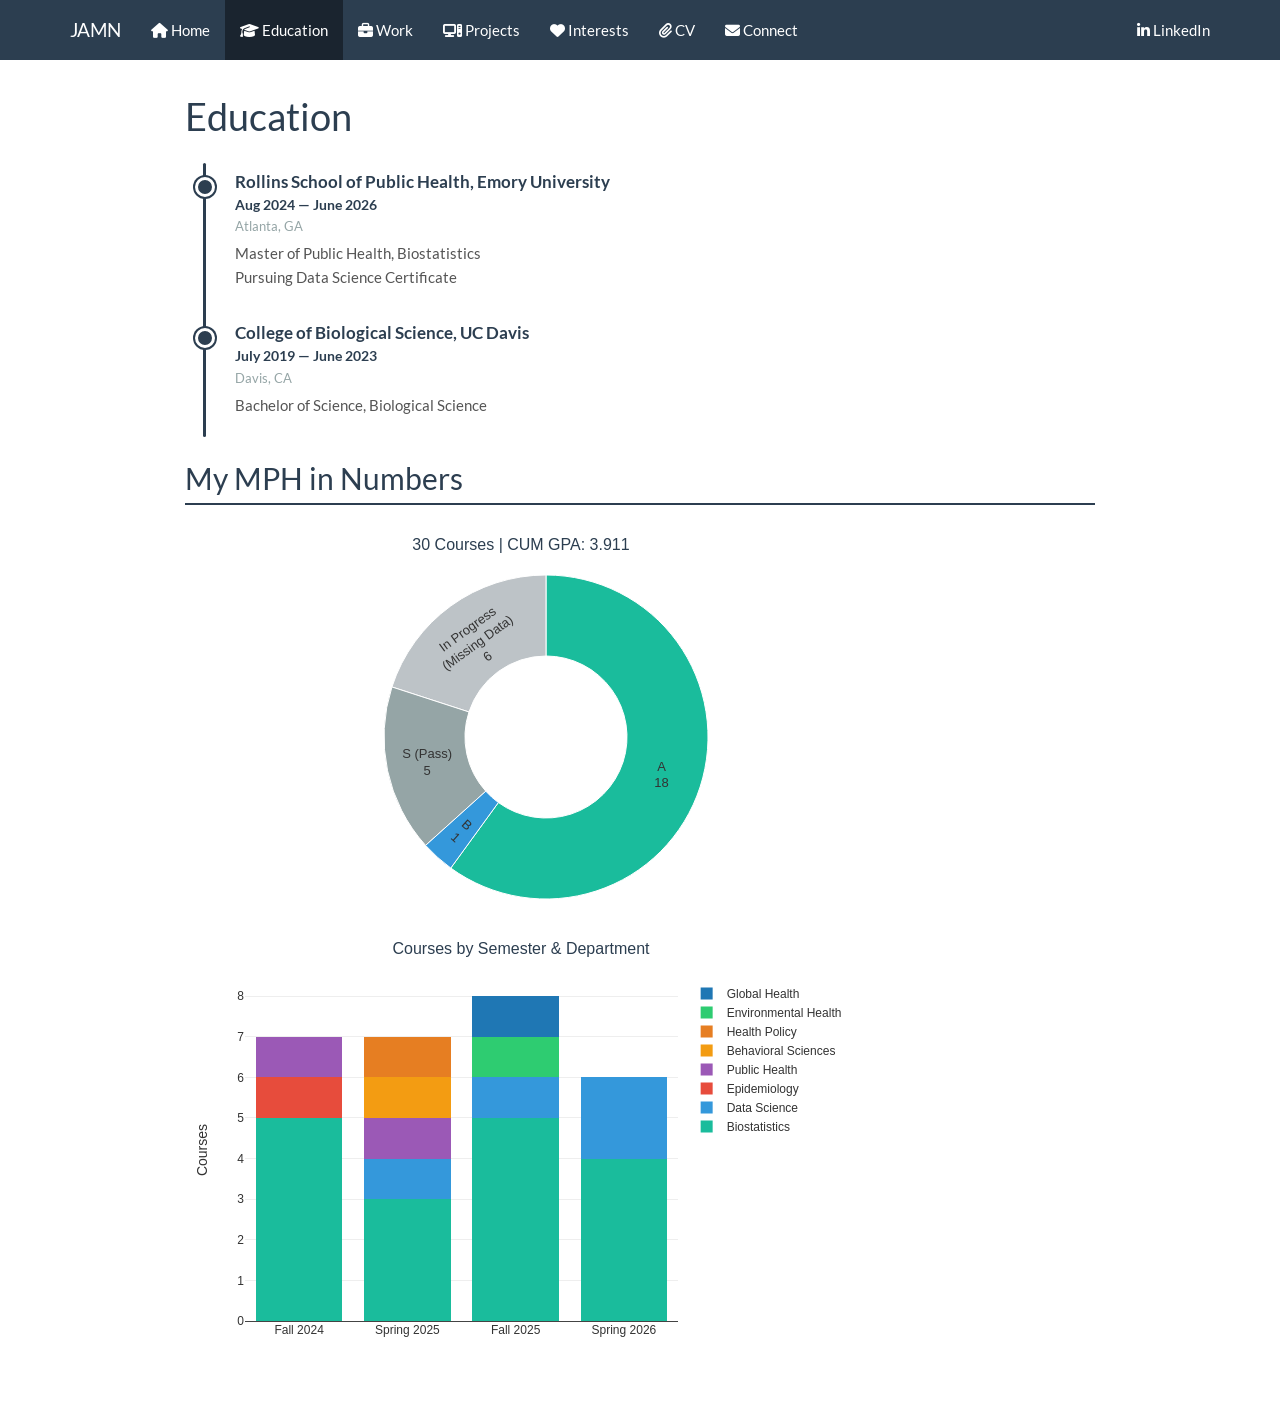
==== commit d0eb637d: "Add GitHub profile links to project cards with proprietary code notice Co-Authored-By: Claude Opus 4" ====
--- a/docs/about.html
+++ b/docs/about.html
@@ -11,12 +11,12 @@
 
 
 
-<title>About</title>
+<title>Education</title>
 
 <script src="site_libs/header-attrs-2.30/header-attrs.js"></script>
 <script src="site_libs/jquery-3.6.0/jquery-3.6.0.min.js"></script>
 <meta name="viewport" content="width=device-width, initial-scale=1" />
-<link href="site_libs/bootstrap-3.3.5/css/darkly.min.css" rel="stylesheet" />
+<link href="site_libs/bootstrap-3.3.5/css/flatly.min.css" rel="stylesheet" />
 <script src="site_libs/bootstrap-3.3.5/js/bootstrap.min.js"></script>
 <script src="site_libs/bootstrap-3.3.5/shim/html5shiv.min.js"></script>
 <script src="site_libs/bootstrap-3.3.5/shim/respond.min.js"></script>
@@ -32,6 +32,14 @@
 <script src="site_libs/navigation-1.1/tabsets.js"></script>
 <link href="site_libs/highlightjs-9.12.0/default.css" rel="stylesheet" />
 <script src="site_libs/highlightjs-9.12.0/highlight.js"></script>
+<link href="site_libs/htmltools-fill-0.5.8.1/fill.css" rel="stylesheet" />
+<script src="site_libs/htmlwidgets-1.6.4/htmlwidgets.js"></script>
+<script src="site_libs/plotly-binding-4.12.0/plotly.js"></script>
+<script src="site_libs/typedarray-0.1/typedarray.min.js"></script>
+<link href="site_libs/crosstalk-1.2.2/css/crosstalk.min.css" rel="stylesheet" />
+<script src="site_libs/crosstalk-1.2.2/js/crosstalk.min.js"></script>
+<link href="site_libs/plotly-htmlwidgets-css-2.25.2/plotly-htmlwidgets.css" rel="stylesheet" />
+<script src="site_libs/plotly-main-2.25.2/plotly-latest.min.js"></script>
 <link href="site_libs/font-awesome-6.5.2/css/all.min.css" rel="stylesheet" />
 <link href="site_libs/font-awesome-6.5.2/css/v4-shims.min.css" rel="stylesheet" />
 <link rel="icon" type="image/png" href="images/favicon.ico"/>
@@ -255,9 +263,16 @@
 </li>
 <li>
   <a href="about.html">
-    <span class="fa fa-book-open"></span>
-     
-    About
+    <span class="fa fa-graduation-cap"></span>
+     
+    Education
+  </a>
+</li>
+<li>
+  <a href="work.html">
+    <span class="fa fa-briefcase"></span>
+     
+    Work
   </a>
 </li>
 <li>
@@ -268,10 +283,24 @@
   </a>
 </li>
 <li>
+  <a href="interests.html">
+    <span class="fa fa-heart"></span>
+     
+    Interests
+  </a>
+</li>
+<li>
   <a href="files/JiaminZhao_CV.pdf">
     <span class="fa fa-paperclip"></span>
      
     CV
+  </a>
+</li>
+<li>
+  <a href="contact.html">
+    <span class="fa fa-envelope"></span>
+     
+    Connect
   </a>
 </li>
       </ul>
@@ -292,52 +321,48 @@
 
 
 
-<h1 class="title toc-ignore">About</h1>
-
-</div>
-
-
-<div id="education" class="section level2">
-<h2>Education</h2>
-<p><strong>Rollins School of Public Health, Emory University</strong> —
-Atlanta, GA <em>Master of Public Health, Biostatistics</em> (Aug 2024 –
-June 2026)</p>
-<ul>
-<li>Pursuing Data Science Certificate</li>
-</ul>
-<p><strong>College of Biological Science, UC Davis</strong> — Davis, CA
-<em>Bachelor of Science, Biological Science</em> (July 2019 – June
-2023)</p>
-</div>
-<div id="work-experience" class="section level2">
-<h2>Work Experience</h2>
-<p><strong>Biostatistician</strong> — Grady Memorial Hospital / Emory
-University School of Medicine (Oct 2025 – Present)</p>
-<ul>
-<li>Large-scale claims data analysis (&gt;2.1M patients), survival
-analysis, systematic review &amp; meta-analysis, RCT efficacy
-analysis</li>
-</ul>
-<p><strong>Research Assistant</strong> — Emory University Rollins School
-of Public Health (Sep 2025 – Present)</p>
-<ul>
-<li>Transcriptomic deconvolution (CIBERSORTx), unsupervised clustering
-for MDD immune subtypes</li>
-</ul>
-<p><strong>Data Analyst</strong> — Emory CIDMATH (Sep 2024 – May
-2025)</p>
-<ul>
-<li>ETL pipelines, Databricks platform, disease transmission simulation
-tool evaluation</li>
-</ul>
-</div>
-<div id="interests" class="section level2">
-<h2>Interests</h2>
-<p><strong>Nemo</strong> — My dog, born March 1, 2022. Best road trip
-co-pilot.</p>
-<p><strong>Road Trips</strong> — Irvine to Atlanta, Pacific Coast
-Highway (Route 1), Route 66, Davis to Kansas. More trips and photos
-coming soon!</p>
+<h1 class="title toc-ignore">Education</h1>
+
+</div>
+
+
+<div class="timeline">
+<div class="timeline-item">
+<h3>
+Rollins School of Public Health, Emory University
+</h3>
+<div class="timeline-date">
+Aug 2024 — June 2026
+</div>
+<div class="timeline-location">
+Atlanta, GA
+</div>
+<p>
+Master of Public Health, Biostatistics<br> Pursuing Data Science
+Certificate
+</p>
+</div>
+<div class="timeline-item">
+<h3>
+College of Biological Science, UC Davis
+</h3>
+<div class="timeline-date">
+July 2019 — June 2023
+</div>
+<div class="timeline-location">
+Davis, CA
+</div>
+<p>
+Bachelor of Science, Biological Science
+</p>
+</div>
+</div>
+<div id="my-mph-in-numbers" class="section level2">
+<h2>My MPH in Numbers</h2>
+<div class="plotly html-widget html-fill-item" id="htmlwidget-f0b12809d46a1bd10d1b" style="width:672px;height:384px;"></div>
+<script type="application/json" data-for="htmlwidget-f0b12809d46a1bd10d1b">{"x":{"visdat":{"10c11286613b":["function () ","plotlyVisDat"]},"cur_data":"10c11286613b","attrs":{"10c11286613b":{"labels":{},"values":{},"hole":0.5,"marker":{"colors":["#1ABC9C","#3498DB","#95A5A6","#BDC3C7"],"line":{"color":"#fff","width":1}},"textinfo":"label+value","textfont":{"color":"#333","size":13},"hoverinfo":"label+value+percent","alpha_stroke":1,"sizes":[10,100],"spans":[1,20],"type":"pie"}},"layout":{"margin":{"b":10,"l":60,"t":50,"r":10},"title":{"text":"30 Courses | CUM GPA: 3.911","font":{"color":"#2C3E50","size":16}},"showlegend":false,"plot_bgcolor":"rgba(0,0,0,0)","paper_bgcolor":"rgba(0,0,0,0)","hovermode":"closest"},"source":"A","config":{"modeBarButtonsToAdd":["hoverclosest","hovercompare"],"showSendToCloud":false,"displayModeBar":false},"data":[{"labels":["A","B","S (Pass)","In Progress<br />(Missing Data)"],"values":[18,1,5,6],"hole":0.5,"marker":{"color":"rgba(31,119,180,1)","colors":["#1ABC9C","#3498DB","#95A5A6","#BDC3C7"],"line":{"color":"#fff","width":1}},"textinfo":"label+value","textfont":{"color":"#333","size":13},"hoverinfo":["label+value+percent","label+value+percent","label+value+percent","label+value+percent"],"type":"pie","frame":null}],"highlight":{"on":"plotly_click","persistent":false,"dynamic":false,"selectize":false,"opacityDim":0.20000000000000001,"selected":{"opacity":1},"debounce":0},"shinyEvents":["plotly_hover","plotly_click","plotly_selected","plotly_relayout","plotly_brushed","plotly_brushing","plotly_clickannotation","plotly_doubleclick","plotly_deselect","plotly_afterplot","plotly_sunburstclick"],"base_url":"https://plot.ly"},"evals":[],"jsHooks":[]}</script>
+<div class="plotly html-widget html-fill-item" id="htmlwidget-c56681ec4d4cea280ac5" style="width:672px;height:432px;"></div>
+<script type="application/json" data-for="htmlwidget-c56681ec4d4cea280ac5">{"x":{"visdat":{"10c12c686d12":["function () ","plotlyVisDat"],"10c17bd0cf84":["function () ","data"],"10c149e8229d":["function () ","data"],"10c127389753":["function () ","data"],"10c17456de42":["function () ","data"],"10c17319fab9":["function () ","data"],"10c12e9bc2b8":["function () ","data"],"10c1740cd5ef":["function () ","data"],"10c176b1796e":["function () ","data"]},"cur_data":"10c176b1796e","attrs":{"10c17bd0cf84":{"alpha_stroke":1,"sizes":[10,100],"spans":[1,20],"x":{},"y":{},"type":"bar","name":"Biostatistics","marker":{"color":"#1ABC9C"},"inherit":true},"10c149e8229d":{"alpha_stroke":1,"sizes":[10,100],"spans":[1,20],"x":{},"y":{},"type":"bar","name":"Data Science","marker":{"color":"#3498DB"},"inherit":true},"10c127389753":{"alpha_stroke":1,"sizes":[10,100],"spans":[1,20],"x":{},"y":{},"type":"bar","name":"Epidemiology","marker":{"color":"#E74C3C"},"inherit":true},"10c17456de42":{"alpha_stroke":1,"sizes":[10,100],"spans":[1,20],"x":{},"y":{},"type":"bar","name":"Public Health","marker":{"color":"#9B59B6"},"inherit":true},"10c17319fab9":{"alpha_stroke":1,"sizes":[10,100],"spans":[1,20],"x":{},"y":{},"type":"bar","name":"Behavioral Sciences","marker":{"color":"#F39C12"},"inherit":true},"10c12e9bc2b8":{"alpha_stroke":1,"sizes":[10,100],"spans":[1,20],"x":{},"y":{},"type":"bar","name":"Health Policy","marker":{"color":"#E67E22"},"inherit":true},"10c1740cd5ef":{"alpha_stroke":1,"sizes":[10,100],"spans":[1,20],"x":{},"y":{},"type":"bar","name":"Environmental Health","marker":{"color":"#2ECC71"},"inherit":true},"10c176b1796e":{"alpha_stroke":1,"sizes":[10,100],"spans":[1,20],"x":{},"y":{},"type":"bar","name":"Global Health","marker":{"color":"#1F77B4"},"inherit":true}},"layout":{"margin":{"b":10,"l":60,"t":50,"r":10},"barmode":"stack","title":{"text":"Courses by Semester & Department","font":{"color":"#2C3E50","size":16}},"xaxis":{"domain":[0,1],"automargin":true,"title":"","tickfont":{"color":"#333"},"type":"category","categoryorder":"array","categoryarray":["Fall 2024","Spring 2025","Fall 2025","Spring 2026"]},"yaxis":{"domain":[0,1],"automargin":true,"title":"Courses","tickfont":{"color":"#333"},"titlefont":{"color":"#333"},"gridcolor":"#eee"},"legend":{"font":{"color":"#333"}},"plot_bgcolor":"rgba(0,0,0,0)","paper_bgcolor":"rgba(0,0,0,0)","hovermode":"closest","showlegend":true},"source":"A","config":{"modeBarButtonsToAdd":["hoverclosest","hovercompare"],"showSendToCloud":false,"displayModeBar":false},"data":[{"x":["Fall 2024","Fall 2025","Spring 2025","Spring 2026"],"y":[5,5,3,4],"type":"bar","name":"Biostatistics","marker":{"color":"#1ABC9C","line":{"color":"rgba(31,119,180,1)"}},"error_y":{"color":"rgba(31,119,180,1)"},"error_x":{"color":"rgba(31,119,180,1)"},"xaxis":"x","yaxis":"y","frame":null},{"x":["Fall 2025","Spring 2025","Spring 2026"],"y":[1,1,2],"type":"bar","name":"Data Science","marker":{"color":"#3498DB","line":{"color":"rgba(255,127,14,1)"}},"error_y":{"color":"rgba(255,127,14,1)"},"error_x":{"color":"rgba(255,127,14,1)"},"xaxis":"x","yaxis":"y","frame":null},{"x":["Fall 2024"],"y":[1],"type":"bar","name":"Epidemiology","marker":{"color":"#E74C3C","line":{"color":"rgba(44,160,44,1)"}},"error_y":{"color":"rgba(44,160,44,1)"},"error_x":{"color":"rgba(44,160,44,1)"},"xaxis":"x","yaxis":"y","frame":null},{"x":["Fall 2024","Spring 2025"],"y":[1,1],"type":"bar","name":"Public Health","marker":{"color":"#9B59B6","line":{"color":"rgba(214,39,40,1)"}},"error_y":{"color":"rgba(214,39,40,1)"},"error_x":{"color":"rgba(214,39,40,1)"},"xaxis":"x","yaxis":"y","frame":null},{"x":["Spring 2025"],"y":[1],"type":"bar","name":"Behavioral Sciences","marker":{"color":"#F39C12","line":{"color":"rgba(148,103,189,1)"}},"error_y":{"color":"rgba(148,103,189,1)"},"error_x":{"color":"rgba(148,103,189,1)"},"xaxis":"x","yaxis":"y","frame":null},{"x":["Spring 2025"],"y":[1],"type":"bar","name":"Health Policy","marker":{"color":"#E67E22","line":{"color":"rgba(140,86,75,1)"}},"error_y":{"color":"rgba(140,86,75,1)"},"error_x":{"color":"rgba(140,86,75,1)"},"xaxis":"x","yaxis":"y","frame":null},{"x":["Fall 2025"],"y":[1],"type":"bar","name":"Environmental Health","marker":{"color":"#2ECC71","line":{"color":"rgba(227,119,194,1)"}},"error_y":{"color":"rgba(227,119,194,1)"},"error_x":{"color":"rgba(227,119,194,1)"},"xaxis":"x","yaxis":"y","frame":null},{"x":["Fall 2025"],"y":[1],"type":"bar","name":"Global Health","marker":{"color":"#1F77B4","line":{"color":"rgba(127,127,127,1)"}},"error_y":{"color":"rgba(127,127,127,1)"},"error_x":{"color":"rgba(127,127,127,1)"},"xaxis":"x","yaxis":"y","frame":null}],"highlight":{"on":"plotly_click","persistent":false,"dynamic":false,"selectize":false,"opacityDim":0.20000000000000001,"selected":{"opacity":1},"debounce":0},"shinyEvents":["plotly_hover","plotly_click","plotly_selected","plotly_relayout","plotly_brushed","plotly_brushing","plotly_clickannotation","plotly_doubleclick","plotly_deselect","plotly_afterplot","plotly_sunburstclick"],"base_url":"https://plot.ly"},"evals":[],"jsHooks":[]}</script>
 </div>
 
 
--- a/docs/site_libs/bootstrap-3.3.5/css/flatly.min.css
+++ b/docs/site_libs/bootstrap-3.3.5/css/flatly.min.css
@@ -0,0 +1,30 @@
+@font-face {
+  font-family: 'Lato';
+  font-style: normal;
+  font-weight: 400;
+  src: url(fonts/Lato.ttf) format('truetype');
+}
+@font-face {
+  font-family: 'Lato';
+  font-style: normal;
+  font-weight: 700;
+  src: url(fonts/LatoBold.ttf) format('truetype');
+}
+@font-face {
+  font-family: 'Lato';
+  font-style: italic;
+  font-weight: 400;
+  src: url(fonts/LatoItalic.ttf) format('truetype');
+}
+
+/*!
+ * bootswatch v3.3.6
+ * Homepage: http://bootswatch.com
+ * Copyright 2012-2015 Thomas Park
+ * Licensed under MIT
+ * Based on Bootstrap
+*//*!
+ * Bootstrap v3.3.6 (http://getbootstrap.com)
+ * Copyright 2011-2015 Twitter, Inc.
+ * Licensed under MIT (https://github.com/twbs/bootstrap/blob/master/LICENSE)
+ *//*! normalize.css v3.0.3 | MIT License | github.com/necolas/normalize.css */html{font-family:sans-serif;-ms-text-size-adjust:100%;-webkit-text-size-adjust:100%}body{margin:0}article,aside,details,figcaption,figure,footer,header,hgroup,main,menu,nav,section,summary{display:block}audio,canvas,progress,video{display:inline-block;vertical-align:baseline}audio:not([controls]){display:none;height:0}[hidden],template{display:none}a{background-color:transparent}a:active,a:hover{outline:0}abbr[title]{border-bottom:1px dotted}b,strong{font-weight:bold}dfn{font-style:italic}h1{font-size:2em;margin:0.67em 0}mark{background:#ff0;color:#000}small{font-size:80%}sub,sup{font-size:75%;line-height:0;position:relative;vertical-align:baseline}sup{top:-0.5em}sub{bottom:-0.25em}img{border:0}svg:not(:root){overflow:hidden}figure{margin:1em 40px}hr{-webkit-box-sizing:content-box;-moz-box-sizing:content-box;box-sizing:content-box;height:0}pre{overflow:auto}code,kbd,pre,samp{font-family:monospace, monospace;font-size:1em}button,input,optgroup,select,textarea{color:inherit;font:inherit;margin:0}button{overflow:visible}button,select{text-transform:none}button,html input[type="button"],input[type="reset"],input[type="submit"]{-webkit-appearance:button;cursor:pointer}button[disabled],html input[disabled]{cursor:default}button::-moz-focus-inner,input::-moz-focus-inner{border:0;padding:0}input{line-height:normal}input[type="checkbox"],input[type="radio"]{-webkit-box-sizing:border-box;-moz-box-sizing:border-box;box-sizing:border-box;padding:0}input[type="number"]::-webkit-inner-spin-button,input[type="number"]::-webkit-outer-spin-button{height:auto}input[type="search"]{-webkit-appearance:textfield;-webkit-box-sizing:content-box;-moz-box-sizing:content-box;box-sizing:content-box}input[type="search"]::-webkit-search-cancel-button,input[type="search"]::-webkit-search-decoration{-webkit-appearance:none}fieldset{border:1px solid #c0c0c0;margin:0 2px;padding:0.35em 0.625em 0.75em}legend{border:0;padding:0}textarea{overflow:auto}optgroup{font-weight:bold}table{border-collapse:collapse;border-spacing:0}td,th{padding:0}/*! Source: https://github.com/h5bp/html5-boilerplate/blob/master/src/css/main.css */@media print{*,*:before,*:after{background:transparent !important;color:#000 !important;-webkit-box-shadow:none !important;box-shadow:none !important;text-shadow:none !important}a,a:visited{text-decoration:underline}a[href]:after{content:" (" attr(href) ")"}abbr[title]:after{content:" (" attr(title) ")"}a[href^="#"]:after,a[href^="javascript:"]:after{content:""}pre,blockquote{border:1px solid #999;page-break-inside:avoid}thead{display:table-header-group}tr,img{page-break-inside:avoid}img{max-width:100% !important}p,h2,h3{orphans:3;widows:3}h2,h3{page-break-after:avoid}.navbar{display:none}.btn>.caret,.dropup>.btn>.caret{border-top-color:#000 !important}.label{border:1px solid #000}.table{border-collapse:collapse !important}.table td,.table th{background-color:#fff !important}.table-bordered th,.table-bordered td{border:1px solid #ddd !important}}@font-face{font-family:'Glyphicons Halflings';src:url('../fonts/glyphicons-halflings-regular.eot');src:url('../fonts/glyphicons-halflings-regular.eot?#iefix') format('embedded-opentype'),url('../fonts/glyphicons-halflings-regular.woff') format('woff'),url('../fonts/glyphicons-halflings-regular.ttf') format('truetype'),url('../fonts/glyphicons-halflings-regular.svg#glyphicons_halflingsregular') format('svg')}.glyphicon{position:relative;top:1px;display:inline-block;font-family:'Glyphicons Halflings';font-style:normal;font-weight:normal;line-height:1;-webkit-font-smoothing:antialiased;-moz-osx-font-smoothing:grayscale}.glyphicon-asterisk:before{content:"\002a"}.glyphicon-plus:before{content:"\002b"}.glyphicon-euro:before,.glyphicon-eur:before{content:"\20ac"}.glyphicon-minus:before{content:"\2212"}.glyphicon-cloud:before{content:"\2601"}.glyphicon-envelope:before{content:"\2709"}.glyphicon-pencil:before{content:"\270f"}.glyphicon-glass:before{content:"\e001"}.glyphicon-music:before{content:"\e002"}.glyphicon-search:before{content:"\e003"}.glyphicon-heart:before{content:"\e005"}.glyphicon-star:before{content:"\e006"}.glyphicon-star-empty:before{content:"\e007"}.glyphicon-user:before{content:"\e008"}.glyphicon-film:before{content:"\e009"}.glyphicon-th-large:before{content:"\e010"}.glyphicon-th:before{content:"\e011"}.glyphicon-th-list:before{content:"\e012"}.glyphicon-ok:before{content:"\e013"}.glyphicon-remove:before{content:"\e014"}.glyphicon-zoom-in:before{content:"\e015"}.glyphicon-zoom-out:before{content:"\e016"}.glyphicon-off:before{content:"\e017"}.glyphicon-signal:before{content:"\e018"}.glyphicon-cog:before{content:"\e019"}.glyphicon-trash:before{content:"\e020"}.glyphicon-home:before{content:"\e021"}.glyphicon-file:before{content:"\e022"}.glyphicon-time:before{content:"\e023"}.glyphicon-road:before{content:"\e024"}.glyphicon-download-alt:before{content:"\e025"}.glyphicon-download:before{content:"\e026"}.glyphicon-upload:before{content:"\e027"}.glyphicon-inbox:before{content:"\e028"}.glyphicon-play-circle:before{content:"\e029"}.glyphicon-repeat:before{content:"\e030"}.glyphicon-refresh:before{content:"\e031"}.glyphicon-list-alt:before{content:"\e032"}.glyphicon-lock:before{content:"\e033"}.glyphicon-flag:before{content:"\e034"}.glyphicon-headphones:before{content:"\e035"}.glyphicon-volume-off:before{content:"\e036"}.glyphicon-volume-down:before{content:"\e037"}.glyphicon-volume-up:before{content:"\e038"}.glyphicon-qrcode:before{content:"\e039"}.glyphicon-barcode:before{content:"\e040"}.glyphicon-tag:before{content:"\e041"}.glyphicon-tags:before{content:"\e042"}.glyphicon-book:before{content:"\e043"}.glyphicon-bookmark:before{content:"\e044"}.glyphicon-print:before{content:"\e045"}.glyphicon-camera:before{content:"\e046"}.glyphicon-font:before{content:"\e047"}.glyphicon-bold:before{content:"\e048"}.glyphicon-italic:before{content:"\e049"}.glyphicon-text-height:before{content:"\e050"}.glyphicon-text-width:before{content:"\e051"}.glyphicon-align-left:before{content:"\e052"}.glyphicon-align-center:before{content:"\e053"}.glyphicon-align-right:before{content:"\e054"}.glyphicon-align-justify:before{content:"\e055"}.glyphicon-list:before{content:"\e056"}.glyphicon-indent-left:before{content:"\e057"}.glyphicon-indent-right:before{content:"\e058"}.glyphicon-facetime-video:before{content:"\e059"}.glyphicon-picture:before{content:"\e060"}.glyphicon-map-marker:before{content:"\e062"}.glyphicon-adjust:before{content:"\e063"}.glyphicon-tint:before{content:"\e064"}.glyphicon-edit:before{content:"\e065"}.glyphicon-share:before{content:"\e066"}.glyphicon-check:before{content:"\e067"}.glyphicon-move:before{content:"\e068"}.glyphicon-step-backward:before{content:"\e069"}.glyphicon-fast-backward:before{content:"\e070"}.glyphicon-backward:before{content:"\e071"}.glyphicon-play:before{content:"\e072"}.glyphicon-pause:before{content:"\e073"}.glyphicon-stop:before{content:"\e074"}.glyphicon-forward:before{content:"\e075"}.glyphicon-fast-forward:before{content:"\e076"}.glyphicon-step-forward:before{content:"\e077"}.glyphicon-eject:before{content:"\e078"}.glyphicon-chevron-left:before{content:"\e079"}.glyphicon-chevron-right:before{content:"\e080"}.glyphicon-plus-sign:before{content:"\e081"}.glyphicon-minus-sign:before{content:"\e082"}.glyphicon-remove-sign:before{content:"\e083"}.glyphicon-ok-sign:before{content:"\e084"}.glyphicon-question-sign:before{content:"\e085"}.glyphicon-info-sign:before{content:"\e086"}.glyphicon-screenshot:before{content:"\e087"}.glyphicon-remove-circle:before{content:"\e088"}.glyphicon-ok-circle:before{content:"\e089"}.glyphicon-ban-circle:before{content:"\e090"}.glyphicon-arrow-left:before{content:"\e091"}.glyphicon-arrow-right:before{content:"\e092"}.glyphicon-arrow-up:before{content:"\e093"}.glyphicon-arrow-down:before{content:"\e094"}.glyphicon-share-alt:before{content:"\e095"}.glyphicon-resize-full:before{content:"\e096"}.glyphicon-resize-small:before{content:"\e097"}.glyphicon-exclamation-sign:before{content:"\e101"}.glyphicon-gift:before{content:"\e102"}.glyphicon-leaf:before{content:"\e103"}.glyphicon-fire:before{content:"\e104"}.glyphicon-eye-open:before{content:"\e105"}.glyphicon-eye-close:before{content:"\e106"}.glyphicon-warning-sign:before{content:"\e107"}.glyphicon-plane:before{content:"\e108"}.glyphicon-calendar:before{content:"\e109"}.glyphicon-random:before{content:"\e110"}.glyphicon-comment:before{content:"\e111"}.glyphicon-magnet:before{content:"\e112"}.glyphicon-chevron-up:before{content:"\e113"}.glyphicon-chevron-down:before{content:"\e114"}.glyphicon-retweet:before{content:"\e115"}.glyphicon-shopping-cart:before{content:"\e116"}.glyphicon-folder-close:before{content:"\e117"}.glyphicon-folder-open:before{content:"\e118"}.glyphicon-resize-vertical:before{content:"\e119"}.glyphicon-resize-horizontal:before{content:"\e120"}.glyphicon-hdd:before{content:"\e121"}.glyphicon-bullhorn:before{content:"\e122"}.glyphicon-bell:before{content:"\e123"}.glyphicon-certificate:before{content:"\e124"}.glyphicon-thumbs-up:before{content:"\e125"}.glyphicon-thumbs-down:before{content:"\e126"}.glyphicon-hand-right:before{content:"\e127"}.glyphicon-hand-left:before{content:"\e128"}.glyphicon-hand-up:before{content:"\e129"}.glyphicon-hand-down:before{content:"\e130"}.glyphicon-circle-arrow-right:before{content:"\e131"}.glyphicon-circle-arrow-left:before{content:"\e132"}.glyphicon-circle-arrow-up:before{content:"\e133"}.glyphicon-circle-arrow-down:before{content:"\e134"}.glyphicon-globe:before{content:"\e135"}.glyphicon-wrench:before{content:"\e136"}.glyphicon-tasks:before{content:"\e137"}.glyphicon-filter:before{content:"\e138"}.glyphicon-briefcase:before{content:"\e139"}.glyphicon-fullscreen:before{content:"\e140"}.glyphicon-dashboard:before{content:"\e141"}.glyphicon-paperclip:before{content:"\e142"}.glyphicon-heart-empty:before{content:"\e143"}.glyphicon-link:before{content:"\e144"}.glyphicon-phone:before{content:"\e145"}.glyphicon-pushpin:before{content:"\e146"}.glyphicon-usd:before{content:"\e148"}.glyphicon-gbp:before{content:"\e149"}.glyphicon-sort:before{content:"\e150"}.glyphicon-sort-by-alphabet:before{content:"\e151"}.glyphicon-sort-by-alphabet-alt:before{content:"\e152"}.glyphicon-sort-by-order:before{content:"\e153"}.glyphicon-sort-by-order-alt:before{content:"\e154"}.glyphicon-sort-by-attributes:before{content:"\e155"}.glyphicon-sort-by-attributes-alt:before{content:"\e156"}.glyphicon-unchecked:before{content:"\e157"}.glyphicon-expand:before{content:"\e158"}.glyphicon-collapse-down:before{content:"\e159"}.glyphicon-collapse-up:before{content:"\e160"}.glyphicon-log-in:before{content:"\e161"}.glyphicon-flash:before{content:"\e162"}.glyphicon-log-out:before{content:"\e163"}.glyphicon-new-window:before{content:"\e164"}.glyphicon-record:before{content:"\e165"}.glyphicon-save:before{content:"\e166"}.glyphicon-open:before{content:"\e167"}.glyphicon-saved:before{content:"\e168"}.glyphicon-import:before{content:"\e169"}.glyphicon-export:before{content:"\e170"}.glyphicon-send:before{content:"\e171"}.glyphicon-floppy-disk:before{content:"\e172"}.glyphicon-floppy-saved:before{content:"\e173"}.glyphicon-floppy-remove:before{content:"\e174"}.glyphicon-floppy-save:before{content:"\e175"}.glyphicon-floppy-open:before{content:"\e176"}.glyphicon-credit-card:before{content:"\e177"}.glyphicon-transfer:before{content:"\e178"}.glyphicon-cutlery:before{content:"\e179"}.glyphicon-header:before{content:"\e180"}.glyphicon-compressed:before{content:"\e181"}.glyphicon-earphone:before{content:"\e182"}.glyphicon-phone-alt:before{content:"\e183"}.glyphicon-tower:before{content:"\e184"}.glyphicon-stats:before{content:"\e185"}.glyphicon-sd-video:before{content:"\e186"}.glyphicon-hd-video:before{content:"\e187"}.glyphicon-subtitles:before{content:"\e188"}.glyphicon-sound-stereo:before{content:"\e189"}.glyphicon-sound-dolby:before{content:"\e190"}.glyphicon-sound-5-1:before{content:"\e191"}.glyphicon-sound-6-1:before{content:"\e192"}.glyphicon-sound-7-1:before{content:"\e193"}.glyphicon-copyright-mark:before{content:"\e194"}.glyphicon-registration-mark:before{content:"\e195"}.glyphicon-cloud-download:before{content:"\e197"}.glyphicon-cloud-upload:before{content:"\e198"}.glyphicon-tree-conifer:before{content:"\e199"}.glyphicon-tree-deciduous:before{content:"\e200"}.glyphicon-cd:before{content:"\e201"}.glyphicon-save-file:before{content:"\e202"}.glyphicon-open-file:before{content:"\e203"}.glyphicon-level-up:before{content:"\e204"}.glyphicon-copy:before{content:"\e205"}.glyphicon-paste:before{content:"\e206"}.glyphicon-alert:before{content:"\e209"}.glyphicon-equalizer:before{content:"\e210"}.glyphicon-king:before{content:"\e211"}.glyphicon-queen:before{content:"\e212"}.glyphicon-pawn:before{content:"\e213"}.glyphicon-bishop:before{content:"\e214"}.glyphicon-knight:before{content:"\e215"}.glyphicon-baby-formula:before{content:"\e216"}.glyphicon-tent:before{content:"\26fa"}.glyphicon-blackboard:before{content:"\e218"}.glyphicon-bed:before{content:"\e219"}.glyphicon-apple:before{content:"\f8ff"}.glyphicon-erase:before{content:"\e221"}.glyphicon-hourglass:before{content:"\231b"}.glyphicon-lamp:before{content:"\e223"}.glyphicon-duplicate:before{content:"\e224"}.glyphicon-piggy-bank:before{content:"\e225"}.glyphicon-scissors:before{content:"\e226"}.glyphicon-bitcoin:before{content:"\e227"}.glyphicon-btc:before{content:"\e227"}.glyphicon-xbt:before{content:"\e227"}.glyphicon-yen:before{content:"\00a5"}.glyphicon-jpy:before{content:"\00a5"}.glyphicon-ruble:before{content:"\20bd"}.glyphicon-rub:before{content:"\20bd"}.glyphicon-scale:before{content:"\e230"}.glyphicon-ice-lolly:before{content:"\e231"}.glyphicon-ice-lolly-tasted:before{content:"\e232"}.glyphicon-education:before{content:"\e233"}.glyphicon-option-horizontal:before{content:"\e234"}.glyphicon-option-vertical:before{content:"\e235"}.glyphicon-menu-hamburger:before{content:"\e236"}.glyphicon-modal-window:before{content:"\e237"}.glyphicon-oil:before{content:"\e238"}.glyphicon-grain:before{content:"\e239"}.glyphicon-sunglasses:before{content:"\e240"}.glyphicon-text-size:before{content:"\e241"}.glyphicon-text-color:before{content:"\e242"}.glyphicon-text-background:before{content:"\e243"}.glyphicon-object-align-top:before{content:"\e244"}.glyphicon-object-align-bottom:before{content:"\e245"}.glyphicon-object-align-horizontal:before{content:"\e246"}.glyphicon-object-align-left:before{content:"\e247"}.glyphicon-object-align-vertical:before{content:"\e248"}.glyphicon-object-align-right:before{content:"\e249"}.glyphicon-triangle-right:before{content:"\e250"}.glyphicon-triangle-left:before{content:"\e251"}.glyphicon-triangle-bottom:before{content:"\e252"}.glyphicon-triangle-top:before{content:"\e253"}.glyphicon-console:before{content:"\e254"}.glyphicon-superscript:before{content:"\e255"}.glyphicon-subscript:before{content:"\e256"}.glyphicon-menu-left:before{content:"\e257"}.glyphicon-menu-right:before{content:"\e258"}.glyphicon-menu-down:before{content:"\e259"}.glyphicon-menu-up:before{content:"\e260"}*{-webkit-box-sizing:border-box;-moz-box-sizing:border-box;box-sizing:border-box}*:before,*:after{-webkit-box-sizing:border-box;-moz-box-sizing:border-box;box-sizing:border-box}html{font-size:10px;-webkit-tap-highlight-color:rgba(0,0,0,0)}body{font-family:"Lato","Helvetica Neue",Helvetica,Arial,sans-serif;font-size:15px;line-height:1.42857143;color:#2c3e50;background-color:#ffffff}input,button,select,textarea{font-family:inherit;font-size:inherit;line-height:inherit}a{color:#18bc9c;text-decoration:none}a:hover,a:focus{color:#18bc9c;text-decoration:underline}a:focus{outline:thin dotted;outline:5px auto -webkit-focus-ring-color;outline-offset:-2px}figure{margin:0}img{vertical-align:middle}.img-responsive,.thumbnail>img,.thumbnail a>img,.carousel-inner>.item>img,.carousel-inner>.item>a>img{display:block;max-width:100%;height:auto}.img-rounded{border-radius:6px}.img-thumbnail{padding:4px;line-height:1.42857143;background-color:#ffffff;border:1px solid #ecf0f1;border-radius:4px;-webkit-transition:all .2s ease-in-out;-o-transition:all .2s ease-in-out;transition:all .2s ease-in-out;display:inline-block;max-width:100%;height:auto}.img-circle{border-radius:50%}hr{margin-top:21px;margin-bottom:21px;border:0;border-top:1px solid #ecf0f1}.sr-only{position:absolute;width:1px;height:1px;margin:-1px;padding:0;overflow:hidden;clip:rect(0, 0, 0, 0);border:0}.sr-only-focusable:active,.sr-only-focusable:focus{position:static;width:auto;height:auto;margin:0;overflow:visible;clip:auto}[role="button"]{cursor:pointer}h1,h2,h3,h4,h5,h6,.h1,.h2,.h3,.h4,.h5,.h6{font-family:"Lato","Helvetica Neue",Helvetica,Arial,sans-serif;font-weight:400;line-height:1.1;color:inherit}h1 small,h2 small,h3 small,h4 small,h5 small,h6 small,.h1 small,.h2 small,.h3 small,.h4 small,.h5 small,.h6 small,h1 .small,h2 .small,h3 .small,h4 .small,h5 .small,h6 .small,.h1 .small,.h2 .small,.h3 .small,.h4 .small,.h5 .small,.h6 .small{font-weight:normal;line-height:1;color:#b4bcc2}h1,.h1,h2,.h2,h3,.h3{margin-top:21px;margin-bottom:10.5px}h1 small,.h1 small,h2 small,.h2 small,h3 small,.h3 small,h1 .small,.h1 .small,h2 .small,.h2 .small,h3 .small,.h3 .small{font-size:65%}h4,.h4,h5,.h5,h6,.h6{margin-top:10.5px;margin-bottom:10.5px}h4 small,.h4 small,h5 small,.h5 small,h6 small,.h6 small,h4 .small,.h4 .small,h5 .small,.h5 .small,h6 .small,.h6 .small{font-size:75%}h1,.h1{font-size:39px}h2,.h2{font-size:32px}h3,.h3{font-size:26px}h4,.h4{font-size:19px}h5,.h5{font-size:15px}h6,.h6{font-size:13px}p{margin:0 0 10.5px}.lead{margin-bottom:21px;font-size:17px;font-weight:300;line-height:1.4}@media (min-width:768px){.lead{font-size:22.5px}}small,.small{font-size:86%}mark,.mark{background-color:#f39c12;padding:.2em}.text-left{text-align:left}.text-right{text-align:right}.text-center{text-align:center}.text-justify{text-align:justify}.text-nowrap{white-space:nowrap}.text-lowercase{text-transform:lowercase}.text-uppercase{text-transform:uppercase}.text-capitalize{text-transform:capitalize}.text-muted{color:#b4bcc2}.text-primary{color:#2c3e50}a.text-primary:hover,a.text-primary:focus{color:#1a242f}.text-success{color:#ffffff}a.text-success:hover,a.text-success:focus{color:#e6e6e6}.text-info{color:#ffffff}a.text-info:hover,a.text-info:focus{color:#e6e6e6}.text-warning{color:#ffffff}a.text-warning:hover,a.text-warning:focus{color:#e6e6e6}.text-danger{color:#ffffff}a.text-danger:hover,a.text-danger:focus{color:#e6e6e6}.bg-primary{color:#fff;background-color:#2c3e50}a.bg-primary:hover,a.bg-primary:focus{background-color:#1a242f}.bg-success{background-color:#18bc9c}a.bg-success:hover,a.bg-success:focus{background-color:#128f76}.bg-info{background-color:#3498db}a.bg-info:hover,a.bg-info:focus{background-color:#217dbb}.bg-warning{background-color:#f39c12}a.bg-warning:hover,a.bg-warning:focus{background-color:#c87f0a}.bg-danger{background-color:#e74c3c}a.bg-danger:hover,a.bg-danger:focus{background-color:#d62c1a}.page-header{padding-bottom:9.5px;margin:42px 0 21px;border-bottom:1px solid transparent}ul,ol{margin-top:0;margin-bottom:10.5px}ul ul,ol ul,ul ol,ol ol{margin-bottom:0}.list-unstyled{padding-left:0;list-style:none}.list-inline{padding-left:0;list-style:none;margin-left:-5px}.list-inline>li{display:inline-block;padding-left:5px;padding-right:5px}dl{margin-top:0;margin-bottom:21px}dt,dd{line-height:1.42857143}dt{font-weight:bold}dd{margin-left:0}@media (min-width:768px){.dl-horizontal dt{float:left;width:160px;clear:left;text-align:right;overflow:hidden;text-overflow:ellipsis;white-space:nowrap}.dl-horizontal dd{margin-left:180px}}abbr[title],abbr[data-original-title]{cursor:help;border-bottom:1px dotted #b4bcc2}.initialism{font-size:90%;text-transform:uppercase}blockquote{padding:10.5px 21px;margin:0 0 21px;font-size:18.75px;border-left:5px solid #ecf0f1}blockquote p:last-child,blockquote ul:last-child,blockquote ol:last-child{margin-bottom:0}blockquote footer,blockquote small,blockquote .small{display:block;font-size:80%;line-height:1.42857143;color:#b4bcc2}blockquote footer:before,blockquote small:before,blockquote .small:before{content:'\2014 \00A0'}.blockquote-reverse,blockquote.pull-right{padding-right:15px;padding-left:0;border-right:5px solid #ecf0f1;border-left:0;text-align:right}.blockquote-reverse footer:before,blockquote.pull-right footer:before,.blockquote-reverse small:before,blockquote.pull-right small:before,.blockquote-reverse .small:before,blockquote.pull-right .small:before{content:''}.blockquote-reverse footer:after,blockquote.pull-right footer:after,.blockquote-reverse small:after,blockquote.pull-right small:after,.blockquote-reverse .small:after,blockquote.pull-right .small:after{content:'\00A0 \2014'}address{margin-bottom:21px;font-style:normal;line-height:1.42857143}code,kbd,pre,samp{font-family:monospace}code{padding:2px 4px;font-size:90%;color:#c7254e;background-color:#f9f2f4;border-radius:4px}kbd{padding:2px 4px;font-size:90%;color:#ffffff;background-color:#333333;border-radius:3px;-webkit-box-shadow:inset 0 -1px 0 rgba(0,0,0,0.25);box-shadow:inset 0 -1px 0 rgba(0,0,0,0.25)}kbd kbd{padding:0;font-size:100%;font-weight:bold;-webkit-box-shadow:none;box-shadow:none}pre{display:block;padding:10px;margin:0 0 10.5px;font-size:14px;line-height:1.42857143;word-break:break-all;word-wrap:break-word;color:#7b8a8b;background-color:#ecf0f1;border:1px solid #cccccc;border-radius:4px}pre code{padding:0;font-size:inherit;color:inherit;white-space:pre-wrap;background-color:transparent;border-radius:0}.pre-scrollable{max-height:340px;overflow-y:scroll}.container{margin-right:auto;margin-left:auto;padding-left:15px;padding-right:15px}@media (min-width:768px){.container{width:750px}}@media (min-width:992px){.container{width:970px}}@media (min-width:1200px){.container{width:1170px}}.container-fluid{margin-right:auto;margin-left:auto;padding-left:15px;padding-right:15px}.row{margin-left:-15px;margin-right:-15px}.col-xs-1,.col-sm-1,.col-md-1,.col-lg-1,.col-xs-2,.col-sm-2,.col-md-2,.col-lg-2,.col-xs-3,.col-sm-3,.col-md-3,.col-lg-3,.col-xs-4,.col-sm-4,.col-md-4,.col-lg-4,.col-xs-5,.col-sm-5,.col-md-5,.col-lg-5,.col-xs-6,.col-sm-6,.col-md-6,.col-lg-6,.col-xs-7,.col-sm-7,.col-md-7,.col-lg-7,.col-xs-8,.col-sm-8,.col-md-8,.col-lg-8,.col-xs-9,.col-sm-9,.col-md-9,.col-lg-9,.col-xs-10,.col-sm-10,.col-md-10,.col-lg-10,.col-xs-11,.col-sm-11,.col-md-11,.col-lg-11,.col-xs-12,.col-sm-12,.col-md-12,.col-lg-12{position:relative;min-height:1px;padding-left:15px;padding-right:15px}.col-xs-1,.col-xs-2,.col-xs-3,.col-xs-4,.col-xs-5,.col-xs-6,.col-xs-7,.col-xs-8,.col-xs-9,.col-xs-10,.col-xs-11,.col-xs-12{float:left}.col-xs-12{width:100%}.col-xs-11{width:91.66666667%}.col-xs-10{width:83.33333333%}.col-xs-9{width:75%}.col-xs-8{width:66.66666667%}.col-xs-7{width:58.33333333%}.col-xs-6{width:50%}.col-xs-5{width:41.66666667%}.col-xs-4{width:33.33333333%}.col-xs-3{width:25%}.col-xs-2{width:16.66666667%}.col-xs-1{width:8.33333333%}.col-xs-pull-12{right:100%}.col-xs-pull-11{right:91.66666667%}.col-xs-pull-10{right:83.33333333%}.col-xs-pull-9{right:75%}.col-xs-pull-8{right:66.66666667%}.col-xs-pull-7{right:58.33333333%}.col-xs-pull-6{right:50%}.col-xs-pull-5{right:41.66666667%}.col-xs-pull-4{right:33.33333333%}.col-xs-pull-3{right:25%}.col-xs-pull-2{right:16.66666667%}.col-xs-pull-1{right:8.33333333%}.col-xs-pull-0{right:auto}.col-xs-push-12{left:100%}.col-xs-push-11{left:91.66666667%}.col-xs-push-10{left:83.33333333%}.col-xs-push-9{left:75%}.col-xs-push-8{left:66.66666667%}.col-xs-push-7{left:58.33333333%}.col-xs-push-6{left:50%}.col-xs-push-5{left:41.66666667%}.col-xs-push-4{left:33.33333333%}.col-xs-push-3{left:25%}.col-xs-push-2{left:16.66666667%}.col-xs-push-1{left:8.33333333%}.col-xs-push-0{left:auto}.col-xs-offset-12{margin-left:100%}.col-xs-offset-11{margin-left:91.66666667%}.col-xs-offset-10{margin-left:83.33333333%}.col-xs-offset-9{margin-left:75%}.col-xs-offset-8{margin-left:66.66666667%}.col-xs-offset-7{margin-left:58.33333333%}.col-xs-offset-6{margin-left:50%}.col-xs-offset-5{margin-left:41.66666667%}.col-xs-offset-4{margin-left:33.33333333%}.col-xs-offset-3{margin-left:25%}.col-xs-offset-2{margin-left:16.66666667%}.col-xs-offset-1{margin-left:8.33333333%}.col-xs-offset-0{margin-left:0%}@media (min-width:768px){.col-sm-1,.col-sm-2,.col-sm-3,.col-sm-4,.col-sm-5,.col-sm-6,.col-sm-7,.col-sm-8,.col-sm-9,.col-sm-10,.col-sm-11,.col-sm-12{float:left}.col-sm-12{width:100%}.col-sm-11{width:91.66666667%}.col-sm-10{width:83.33333333%}.col-sm-9{width:75%}.col-sm-8{width:66.66666667%}.col-sm-7{width:58.33333333%}.col-sm-6{width:50%}.col-sm-5{width:41.66666667%}.col-sm-4{width:33.33333333%}.col-sm-3{width:25%}.col-sm-2{width:16.66666667%}.col-sm-1{width:8.33333333%}.col-sm-pull-12{right:100%}.col-sm-pull-11{right:91.66666667%}.col-sm-pull-10{right:83.33333333%}.col-sm-pull-9{right:75%}.col-sm-pull-8{right:66.66666667%}.col-sm-pull-7{right:58.33333333%}.col-sm-pull-6{right:50%}.col-sm-pull-5{right:41.66666667%}.col-sm-pull-4{right:33.33333333%}.col-sm-pull-3{right:25%}.col-sm-pull-2{right:16.66666667%}.col-sm-pull-1{right:8.33333333%}.col-sm-pull-0{right:auto}.col-sm-push-12{left:100%}.col-sm-push-11{left:91.66666667%}.col-sm-push-10{left:83.33333333%}.col-sm-push-9{left:75%}.col-sm-push-8{left:66.66666667%}.col-sm-push-7{left:58.33333333%}.col-sm-push-6{left:50%}.col-sm-push-5{left:41.66666667%}.col-sm-push-4{left:33.33333333%}.col-sm-push-3{left:25%}.col-sm-push-2{left:16.66666667%}.col-sm-push-1{left:8.33333333%}.col-sm-push-0{left:auto}.col-sm-offset-12{margin-left:100%}.col-sm-offset-11{margin-left:91.66666667%}.col-sm-offset-10{margin-left:83.33333333%}.col-sm-offset-9{margin-left:75%}.col-sm-offset-8{margin-left:66.66666667%}.col-sm-offset-7{margin-left:58.33333333%}.col-sm-offset-6{margin-left:50%}.col-sm-offset-5{margin-left:41.66666667%}.col-sm-offset-4{margin-left:33.33333333%}.col-sm-offset-3{margin-left:25%}.col-sm-offset-2{margin-left:16.66666667%}.col-sm-offset-1{margin-left:8.33333333%}.col-sm-offset-0{margin-left:0%}}@media (min-width:992px){.col-md-1,.col-md-2,.col-md-3,.col-md-4,.col-md-5,.col-md-6,.col-md-7,.col-md-8,.col-md-9,.col-md-10,.col-md-11,.col-md-12{float:left}.col-md-12{width:100%}.col-md-11{width:91.66666667%}.col-md-10{width:83.33333333%}.col-md-9{width:75%}.col-md-8{width:66.66666667%}.col-md-7{width:58.33333333%}.col-md-6{width:50%}.col-md-5{width:41.66666667%}.col-md-4{width:33.33333333%}.col-md-3{width:25%}.col-md-2{width:16.66666667%}.col-md-1{width:8.33333333%}.col-md-pull-12{right:100%}.col-md-pull-11{right:91.66666667%}.col-md-pull-10{right:83.33333333%}.col-md-pull-9{right:75%}.col-md-pull-8{right:66.66666667%}.col-md-pull-7{right:58.33333333%}.col-md-pull-6{right:50%}.col-md-pull-5{right:41.66666667%}.col-md-pull-4{right:33.33333333%}.col-md-pull-3{right:25%}.col-md-pull-2{right:16.66666667%}.col-md-pull-1{right:8.33333333%}.col-md-pull-0{right:auto}.col-md-push-12{left:100%}.col-md-push-11{left:91.66666667%}.col-md-push-10{left:83.33333333%}.col-md-push-9{left:75%}.col-md-push-8{left:66.66666667%}.col-md-push-7{left:58.33333333%}.col-md-push-6{left:50%}.col-md-push-5{left:41.66666667%}.col-md-push-4{left:33.33333333%}.col-md-push-3{left:25%}.col-md-push-2{left:16.66666667%}.col-md-push-1{left:8.33333333%}.col-md-push-0{left:auto}.col-md-offset-12{margin-left:100%}.col-md-offset-11{margin-left:91.66666667%}.col-md-offset-10{margin-left:83.33333333%}.col-md-offset-9{margin-left:75%}.col-md-offset-8{margin-left:66.66666667%}.col-md-offset-7{margin-left:58.33333333%}.col-md-offset-6{margin-left:50%}.col-md-offset-5{margin-left:41.66666667%}.col-md-offset-4{margin-left:33.33333333%}.col-md-offset-3{margin-left:25%}.col-md-offset-2{margin-left:16.66666667%}.col-md-offset-1{margin-left:8.33333333%}.col-md-offset-0{margin-left:0%}}@media (min-width:1200px){.col-lg-1,.col-lg-2,.col-lg-3,.col-lg-4,.col-lg-5,.col-lg-6,.col-lg-7,.col-lg-8,.col-lg-9,.col-lg-10,.col-lg-11,.col-lg-12{float:left}.col-lg-12{width:100%}.col-lg-11{width:91.66666667%}.col-lg-10{width:83.33333333%}.col-lg-9{width:75%}.col-lg-8{width:66.66666667%}.col-lg-7{width:58.33333333%}.col-lg-6{width:50%}.col-lg-5{width:41.66666667%}.col-lg-4{width:33.33333333%}.col-lg-3{width:25%}.col-lg-2{width:16.66666667%}.col-lg-1{width:8.33333333%}.col-lg-pull-12{right:100%}.col-lg-pull-11{right:91.66666667%}.col-lg-pull-10{right:83.33333333%}.col-lg-pull-9{right:75%}.col-lg-pull-8{right:66.66666667%}.col-lg-pull-7{right:58.33333333%}.col-lg-pull-6{right:50%}.col-lg-pull-5{right:41.66666667%}.col-lg-pull-4{right:33.33333333%}.col-lg-pull-3{right:25%}.col-lg-pull-2{right:16.66666667%}.col-lg-pull-1{right:8.33333333%}.col-lg-pull-0{right:auto}.col-lg-push-12{left:100%}.col-lg-push-11{left:91.66666667%}.col-lg-push-10{left:83.33333333%}.col-lg-push-9{left:75%}.col-lg-push-8{left:66.66666667%}.col-lg-push-7{left:58.33333333%}.col-lg-push-6{left:50%}.col-lg-push-5{left:41.66666667%}.col-lg-push-4{left:33.33333333%}.col-lg-push-3{left:25%}.col-lg-push-2{left:16.66666667%}.col-lg-push-1{left:8.33333333%}.col-lg-push-0{left:auto}.col-lg-offset-12{margin-left:100%}.col-lg-offset-11{margin-left:91.66666667%}.col-lg-offset-10{margin-left:83.33333333%}.col-lg-offset-9{margin-left:75%}.col-lg-offset-8{margin-left:66.66666667%}.col-lg-offset-7{margin-left:58.33333333%}.col-lg-offset-6{margin-left:50%}.col-lg-offset-5{margin-left:41.66666667%}.col-lg-offset-4{margin-left:33.33333333%}.col-lg-offset-3{margin-left:25%}.col-lg-offset-2{margin-left:16.66666667%}.col-lg-offset-1{margin-left:8.33333333%}.col-lg-offset-0{margin-left:0%}}table{background-color:transparent}caption{padding-top:8px;padding-bottom:8px;color:#b4bcc2;text-align:left}th{}.table{width:100%;max-width:100%;margin-bottom:21px}.table>thead>tr>th,.table>tbody>tr>th,.table>tfoot>tr>th,.table>thead>tr>td,.table>tbody>tr>td,.table>tfoot>tr>td{padding:8px;line-height:1.42857143;vertical-align:top;border-top:1px solid #ecf0f1}.table>thead>tr>th{vertical-align:bottom;border-bottom:2px solid #ecf0f1}.table>caption+thead>tr:first-child>th,.table>colgroup+thead>tr:first-child>th,.table>thead:first-child>tr:first-child>th,.table>caption+thead>tr:first-child>td,.table>colgroup+thead>tr:first-child>td,.table>thead:first-child>tr:first-child>td{border-top:0}.table>tbody+tbody{border-top:2px solid #ecf0f1}.table .table{background-color:#ffffff}.table-condensed>thead>tr>th,.table-condensed>tbody>tr>th,.table-condensed>tfoot>tr>th,.table-condensed>thead>tr>td,.table-condensed>tbody>tr>td,.table-condensed>tfoot>tr>td{padding:5px}.table-bordered{border:1px solid #ecf0f1}.table-bordered>thead>tr>th,.table-bordered>tbody>tr>th,.table-bordered>tfoot>tr>th,.table-bordered>thead>tr>td,.table-bordered>tbody>tr>td,.table-bordered>tfoot>tr>td{border:1px solid #ecf0f1}.table-bordered>thead>tr>th,.table-bordered>thead>tr>td{border-bottom-width:2px}.table-striped>tbody>tr:nth-of-type(odd){background-color:#f9f9f9}.table-hover>tbody>tr:hover{background-color:#ecf0f1}table col[class*="col-"]{position:static;float:none;display:table-column}table td[class*="col-"],table th[class*="col-"]{position:static;float:none;display:table-cell}.table>thead>tr>td.active,.table>tbody>tr>td.active,.table>tfoot>tr>td.active,.table>thead>tr>th.active,.table>tbody>tr>th.active,.table>tfoot>tr>th.active,.table>thead>tr.active>td,.table>tbody>tr.active>td,.table>tfoot>tr.active>td,.table>thead>tr.active>th,.table>tbody>tr.active>th,.table>tfoot>tr.active>th{background-color:#ecf0f1}.table-hover>tbody>tr>td.active:hover,.table-hover>tbody>tr>th.active:hover,.table-hover>tbody>tr.active:hover>td,.table-hover>tbody>tr:hover>.active,.table-hover>tbody>tr.active:hover>th{background-color:#dde4e6}.table>thead>tr>td.success,.table>tbody>tr>td.success,.table>tfoot>tr>td.success,.table>thead>tr>th.success,.table>tbody>tr>th.success,.table>tfoot>tr>th.success,.table>thead>tr.success>td,.table>tbody>tr.success>td,.table>tfoot>tr.success>td,.table>thead>tr.success>th,.table>tbody>tr.success>th,.table>tfoot>tr.success>th{background-color:#18bc9c}.table-hover>tbody>tr>td.success:hover,.table-hover>tbody>tr>th.success:hover,.table-hover>tbody>tr.success:hover>td,.table-hover>tbody>tr:hover>.success,.table-hover>tbody>tr.success:hover>th{background-color:#15a589}.table>thead>tr>td.info,.table>tbody>tr>td.info,.table>tfoot>tr>td.info,.table>thead>tr>th.info,.table>tbody>tr>th.info,.table>tfoot>tr>th.info,.table>thead>tr.info>td,.table>tbody>tr.info>td,.table>tfoot>tr.info>td,.table>thead>tr.info>th,.table>tbody>tr.info>th,.table>tfoot>tr.info>th{background-color:#3498db}.table-hover>tbody>tr>td.info:hover,.table-hover>tbody>tr>th.info:hover,.table-hover>tbody>tr.info:hover>td,.table-hover>tbody>tr:hover>.info,.table-hover>tbody>tr.info:hover>th{background-color:#258cd1}.table>thead>tr>td.warning,.table>tbody>tr>td.warning,.table>tfoot>tr>td.warning,.table>thead>tr>th.warning,.table>tbody>tr>th.warning,.table>tfoot>tr>th.warning,.table>thead>tr.warning>td,.table>tbody>tr.warning>td,.table>tfoot>tr.warning>td,.table>thead>tr.warning>th,.table>tbody>tr.warning>th,.table>tfoot>tr.warning>th{background-color:#f39c12}.table-hover>tbody>tr>td.warning:hover,.table-hover>tbody>tr>th.warning:hover,.table-hover>tbody>tr.warning:hover>td,.table-hover>tbody>tr:hover>.warning,.table-hover>tbody>tr.warning:hover>th{background-color:#e08e0b}.table>thead>tr>td.danger,.table>tbody>tr>td.danger,.table>tfoot>tr>td.danger,.table>thead>tr>th.danger,.table>tbody>tr>th.danger,.table>tfoot>tr>th.danger,.table>thead>tr.danger>td,.table>tbody>tr.danger>td,.table>tfoot>tr.danger>td,.table>thead>tr.danger>th,.table>tbody>tr.danger>th,.table>tfoot>tr.danger>th{background-color:#e74c3c}.table-hover>tbody>tr>td.danger:hover,.table-hover>tbody>tr>th.danger:hover,.table-hover>tbody>tr.danger:hover>td,.table-hover>tbody>tr:hover>.danger,.table-hover>tbody>tr.danger:hover>th{background-color:#e43725}.table-responsive{overflow-x:auto;min-height:0.01%}@media screen and (max-width:767px){.table-responsive{width:100%;margin-bottom:15.75px;overflow-y:hidden;-ms-overflow-style:-ms-autohiding-scrollbar;border:1px solid #ecf0f1}.table-responsive>.table{margin-bottom:0}.table-responsive>.table>thead>tr>th,.table-responsive>.table>tbody>tr>th,.table-responsive>.table>tfoot>tr>th,.table-responsive>.table>thead>tr>td,.table-responsive>.table>tbody>tr>td,.table-responsive>.table>tfoot>tr>td{white-space:nowrap}.table-responsive>.table-bordered{border:0}.table-responsive>.table-bordered>thead>tr>th:first-child,.table-responsive>.table-bordered>tbody>tr>th:first-child,.table-responsive>.table-bordered>tfoot>tr>th:first-child,.table-responsive>.table-bordered>thead>tr>td:first-child,.table-responsive>.table-bordered>tbody>tr>td:first-child,.table-responsive>.table-bordered>tfoot>tr>td:first-child{border-left:0}.table-responsive>.table-bordered>thead>tr>th:last-child,.table-responsive>.table-bordered>tbody>tr>th:last-child,.table-responsive>.table-bordered>tfoot>tr>th:last-child,.table-responsive>.table-bordered>thead>tr>td:last-child,.table-responsive>.table-bordered>tbody>tr>td:last-child,.table-responsive>.table-bordered>tfoot>tr>td:last-child{border-right:0}.table-responsive>.table-bordered>tbody>tr:last-child>th,.table-responsive>.table-bordered>tfoot>tr:last-child>th,.table-responsive>.table-bordered>tbody>tr:last-child>td,.table-responsive>.table-bordered>tfoot>tr:last-child>td{border-bottom:0}}fieldset{padding:0;margin:0;border:0;min-width:0}legend{display:block;width:100%;padding:0;margin-bottom:21px;font-size:22.5px;line-height:inherit;color:#2c3e50;border:0;border-bottom:1px solid transparent}label{display:inline-block;max-width:100%;margin-bottom:5px;font-weight:bold}input[type="search"]{-webkit-box-sizing:border-box;-moz-box-sizing:border-box;box-sizing:border-box}input[type="radio"],input[type="checkbox"]{margin:4px 0 0;margin-top:1px \9;line-height:normal}input[type="file"]{display:block}input[type="range"]{display:block;width:100%}select[multiple],select[size]{height:auto}input[type="file"]:focus,input[type="radio"]:focus,input[type="checkbox"]:focus{outline:thin dotted;outline:5px auto -webkit-focus-ring-color;outline-offset:-2px}output{display:block;padding-top:11px;font-size:15px;line-height:1.42857143;color:#2c3e50}.form-control{display:block;width:100%;height:45px;padding:10px 15px;font-size:15px;line-height:1.42857143;color:#2c3e50;background-color:#ffffff;background-image:none;border:1px solid #dce4ec;border-radius:4px;-webkit-box-shadow:inset 0 1px 1px rgba(0,0,0,0.075);box-shadow:inset 0 1px 1px rgba(0,0,0,0.075);-webkit-transition:border-color ease-in-out .15s,-webkit-box-shadow ease-in-out .15s;-o-transition:border-color ease-in-out .15s,box-shadow ease-in-out .15s;transition:border-color ease-in-out .15s,box-shadow ease-in-out .15s}.form-control:focus{border-color:#2c3e50;outline:0;-webkit-box-shadow:inset 0 1px 1px rgba(0,0,0,0.075),0 0 8px rgba(44,62,80,0.6);box-shadow:inset 0 1px 1px rgba(0,0,0,0.075),0 0 8px rgba(44,62,80,0.6)}.form-control::-moz-placeholder{color:#acb6c0;opacity:1}.form-control:-ms-input-placeholder{color:#acb6c0}.form-control::-webkit-input-placeholder{color:#acb6c0}.form-control::-ms-expand{border:0;background-color:transparent}.form-control[disabled],.form-control[readonly],fieldset[disabled] .form-control{background-color:#ecf0f1;opacity:1}.form-control[disabled],fieldset[disabled] .form-control{cursor:not-allowed}textarea.form-control{height:auto}input[type="search"]{-webkit-appearance:none}@media screen and (-webkit-min-device-pixel-ratio:0){input[type="date"].form-control,input[type="time"].form-control,input[type="datetime-local"].form-control,input[type="month"].form-control{line-height:45px}input[type="date"].input-sm,input[type="time"].input-sm,input[type="datetime-local"].input-sm,input[type="month"].input-sm,.input-group-sm input[type="date"],.input-group-sm input[type="time"],.input-group-sm input[type="datetime-local"],.input-group-sm input[type="month"]{line-height:35px}input[type="date"].input-lg,input[type="time"].input-lg,input[type="datetime-local"].input-lg,input[type="month"].input-lg,.input-group-lg input[type="date"],.input-group-lg input[type="time"],.input-group-lg input[type="datetime-local"],.input-group-lg input[type="month"]{line-height:66px}}.form-group{margin-bottom:15px}.radio,.checkbox{position:relative;display:block;margin-top:10px;margin-bottom:10px}.radio label,.checkbox label{min-height:21px;padding-left:20px;margin-bottom:0;font-weight:normal;cursor:pointer}.radio input[type="radio"],.radio-inline input[type="radio"],.checkbox input[type="checkbox"],.checkbox-inline input[type="checkbox"]{position:absolute;margin-left:-20px;margin-top:4px \9}.radio+.radio,.checkbox+.checkbox{margin-top:-5px}.radio-inline,.checkbox-inline{position:relative;display:inline-block;padding-left:20px;margin-bottom:0;vertical-align:middle;font-weight:normal;cursor:pointer}.radio-inline+.radio-inline,.checkbox-inline+.checkbox-inline{margin-top:0;margin-left:10px}input[type="radio"][disabled],input[type="checkbox"][disabled],input[type="radio"].disabled,input[type="checkbox"].disabled,fieldset[disabled] input[type="radio"],fieldset[disabled] input[type="checkbox"]{cursor:not-allowed}.radio-inline.disabled,.checkbox-inline.disabled,fieldset[disabled] .radio-inline,fieldset[disabled] .checkbox-inline{cursor:not-allowed}.radio.disabled label,.checkbox.disabled label,fieldset[disabled] .radio label,fieldset[disabled] .checkbox label{cursor:not-allowed}.form-control-static{padding-top:11px;padding-bottom:11px;margin-bottom:0;min-height:36px}.form-control-static.input-lg,.form-control-static.input-sm{padding-left:0;padding-right:0}.input-sm{height:35px;padding:6px 9px;font-size:13px;line-height:1.5;border-radius:3px}select.input-sm{height:35px;line-height:35px}textarea.input-sm,select[multiple].input-sm{height:auto}.form-group-sm .form-control{height:35px;padding:6px 9px;font-size:13px;line-height:1.5;border-radius:3px}.form-group-sm select.form-control{height:35px;line-height:35px}.form-group-sm textarea.form-control,.form-group-sm select[multiple].form-control{height:auto}.form-group-sm .form-control-static{height:35px;min-height:34px;padding:7px 9px;font-size:13px;line-height:1.5}.input-lg{height:66px;padding:18px 27px;font-size:19px;line-height:1.3333333;border-radius:6px}select.input-lg{height:66px;line-height:66px}textarea.input-lg,select[multiple].input-lg{height:auto}.form-group-lg .form-control{height:66px;padding:18px 27px;font-size:19px;line-height:1.3333333;border-radius:6px}.form-group-lg select.form-control{height:66px;line-height:66px}.form-group-lg textarea.form-control,.form-group-lg select[multiple].form-control{height:auto}.form-group-lg .form-control-static{height:66px;min-height:40px;padding:19px 27px;font-size:19px;line-height:1.3333333}.has-feedback{position:relative}.has-feedback .form-control{padding-right:56.25px}.form-control-feedback{position:absolute;top:0;right:0;z-index:2;display:block;width:45px;height:45px;line-height:45px;text-align:center;pointer-events:none}.input-lg+.form-control-feedback,.input-group-lg+.form-control-feedback,.form-group-lg .form-control+.form-control-feedback{width:66px;height:66px;line-height:66px}.input-sm+.form-control-feedback,.input-group-sm+.form-control-feedback,.form-group-sm .form-control+.form-control-feedback{width:35px;height:35px;line-height:35px}.has-success .help-block,.has-success .control-label,.has-success .radio,.has-success .checkbox,.has-success .radio-inline,.has-success .checkbox-inline,.has-success.radio label,.has-success.checkbox label,.has-success.radio-inline label,.has-success.checkbox-inline label{color:#ffffff}.has-success .form-control{border-color:#ffffff;-webkit-box-shadow:inset 0 1px 1px rgba(0,0,0,0.075);box-shadow:inset 0 1px 1px rgba(0,0,0,0.075)}.has-success .form-control:focus{border-color:#e6e6e6;-webkit-box-shadow:inset 0 1px 1px rgba(0,0,0,0.075),0 0 6px #fff;box-shadow:inset 0 1px 1px rgba(0,0,0,0.075),0 0 6px #fff}.has-success .input-group-addon{color:#ffffff;border-color:#ffffff;background-color:#18bc9c}.has-success .form-control-feedback{color:#ffffff}.has-warning .help-block,.has-warning .control-label,.has-warning .radio,.has-warning .checkbox,.has-warning .radio-inline,.has-warning .checkbox-inline,.has-warning.radio label,.has-warning.checkbox label,.has-warning.radio-inline label,.has-warning.checkbox-inline label{color:#ffffff}.has-warning .form-control{border-color:#ffffff;-webkit-box-shadow:inset 0 1px 1px rgba(0,0,0,0.075);box-shadow:inset 0 1px 1px rgba(0,0,0,0.075)}.has-warning .form-control:focus{border-color:#e6e6e6;-webkit-box-shadow:inset 0 1px 1px rgba(0,0,0,0.075),0 0 6px #fff;box-shadow:inset 0 1px 1px rgba(0,0,0,0.075),0 0 6px #fff}.has-warning .input-group-addon{color:#ffffff;border-color:#ffffff;background-color:#f39c12}.has-warning .form-control-feedback{color:#ffffff}.has-error .help-block,.has-error .control-label,.has-error .radio,.has-error .checkbox,.has-error .radio-inline,.has-error .checkbox-inline,.has-error.radio label,.has-error.checkbox label,.has-error.radio-inline label,.has-error.checkbox-inline label{color:#ffffff}.has-error .form-control{border-color:#ffffff;-webkit-box-shadow:inset 0 1px 1px rgba(0,0,0,0.075);box-shadow:inset 0 1px 1px rgba(0,0,0,0.075)}.has-error .form-control:focus{border-color:#e6e6e6;-webkit-box-shadow:inset 0 1px 1px rgba(0,0,0,0.075),0 0 6px #fff;box-shadow:inset 0 1px 1px rgba(0,0,0,0.075),0 0 6px #fff}.has-error .input-group-addon{color:#ffffff;border-color:#ffffff;background-color:#e74c3c}.has-error .form-control-feedback{color:#ffffff}.has-feedback label~.form-control-feedback{top:26px}.has-feedback label.sr-only~.form-control-feedback{top:0}.help-block{display:block;margin-top:5px;margin-bottom:10px;color:#597ea2}@media (min-width:768px){.form-inline .form-group{display:inline-block;margin-bottom:0;vertical-align:middle}.form-inline .form-control{display:inline-block;width:auto;vertical-align:middle}.form-inline .form-control-static{display:inline-block}.form-inline .input-group{display:inline-table;vertical-align:middle}.form-inline .input-group .input-group-addon,.form-inline .input-group .input-group-btn,.form-inline .input-group .form-control{width:auto}.form-inline .input-group>.form-control{width:100%}.form-inline .control-label{margin-bottom:0;vertical-align:middle}.form-inline .radio,.form-inline .checkbox{display:inline-block;margin-top:0;margin-bottom:0;vertical-align:middle}.form-inline .radio label,.form-inline .checkbox label{padding-left:0}.form-inline .radio input[type="radio"],.form-inline .checkbox input[type="checkbox"]{position:relative;margin-left:0}.form-inline .has-feedback .form-control-feedback{top:0}}.form-horizontal .radio,.form-horizontal .checkbox,.form-horizontal .radio-inline,.form-horizontal .checkbox-inline{margin-top:0;margin-bottom:0;padding-top:11px}.form-horizontal .radio,.form-horizontal .checkbox{min-height:32px}.form-horizontal .form-group{margin-left:-15px;margin-right:-15px}@media (min-width:768px){.form-horizontal .control-label{text-align:right;margin-bottom:0;padding-top:11px}}.form-horizontal .has-feedback .form-control-feedback{right:15px}@media (min-width:768px){.form-horizontal .form-group-lg .control-label{padding-top:19px;font-size:19px}}@media (min-width:768px){.form-horizontal .form-group-sm .control-label{padding-top:7px;font-size:13px}}.btn{display:inline-block;margin-bottom:0;font-weight:normal;text-align:center;vertical-align:middle;-ms-touch-action:manipulation;touch-action:manipulation;cursor:pointer;background-image:none;border:1px solid transparent;white-space:nowrap;padding:10px 15px;font-size:15px;line-height:1.42857143;border-radius:4px;-webkit-user-select:none;-moz-user-select:none;-ms-user-select:none;user-select:none}.btn:focus,.btn:active:focus,.btn.active:focus,.btn.focus,.btn:active.focus,.btn.active.focus{outline:thin dotted;outline:5px auto -webkit-focus-ring-color;outline-offset:-2px}.btn:hover,.btn:focus,.btn.focus{color:#ffffff;text-decoration:none}.btn:active,.btn.active{outline:0;background-image:none;-webkit-box-shadow:inset 0 3px 5px rgba(0,0,0,0.125);box-shadow:inset 0 3px 5px rgba(0,0,0,0.125)}.btn.disabled,.btn[disabled],fieldset[disabled] .btn{cursor:not-allowed;opacity:0.65;filter:alpha(opacity=65);-webkit-box-shadow:none;box-shadow:none}a.btn.disabled,fieldset[disabled] a.btn{pointer-events:none}.btn-default{color:#ffffff;background-color:#95a5a6;border-color:#95a5a6}.btn-default:focus,.btn-default.focus{color:#ffffff;background-color:#798d8f;border-color:#566566}.btn-default:hover{color:#ffffff;background-color:#798d8f;border-color:#74898a}.btn-default:active,.btn-default.active,.open>.dropdown-toggle.btn-default{color:#ffffff;background-color:#798d8f;border-color:#74898a}.btn-default:active:hover,.btn-default.active:hover,.open>.dropdown-toggle.btn-default:hover,.btn-default:active:focus,.btn-default.active:focus,.open>.dropdown-toggle.btn-default:focus,.btn-default:active.focus,.btn-default.active.focus,.open>.dropdown-toggle.btn-default.focus{color:#ffffff;background-color:#687b7c;border-color:#566566}.btn-default:active,.btn-default.active,.open>.dropdown-toggle.btn-default{background-image:none}.btn-default.disabled:hover,.btn-default[disabled]:hover,fieldset[disabled] .btn-default:hover,.btn-default.disabled:focus,.btn-default[disabled]:focus,fieldset[disabled] .btn-default:focus,.btn-default.disabled.focus,.btn-default[disabled].focus,fieldset[disabled] .btn-default.focus{background-color:#95a5a6;border-color:#95a5a6}.btn-default .badge{color:#95a5a6;background-color:#ffffff}.btn-primary{color:#ffffff;background-color:#2c3e50;border-color:#2c3e50}.btn-primary:focus,.btn-primary.focus{color:#ffffff;background-color:#1a242f;border-color:#000000}.btn-primary:hover{color:#ffffff;background-color:#1a242f;border-color:#161f29}.btn-primary:active,.btn-primary.active,.open>.dropdown-toggle.btn-primary{color:#ffffff;background-color:#1a242f;border-color:#161f29}.btn-primary:active:hover,.btn-primary.active:hover,.open>.dropdown-toggle.btn-primary:hover,.btn-primary:active:focus,.btn-primary.active:focus,.open>.dropdown-toggle.btn-primary:focus,.btn-primary:active.focus,.btn-primary.active.focus,.open>.dropdown-toggle.btn-primary.focus{color:#ffffff;background-color:#0d1318;border-color:#000000}.btn-primary:active,.btn-primary.active,.open>.dropdown-toggle.btn-primary{background-image:none}.btn-primary.disabled:hover,.btn-primary[disabled]:hover,fieldset[disabled] .btn-primary:hover,.btn-primary.disabled:focus,.btn-primary[disabled]:focus,fieldset[disabled] .btn-primary:focus,.btn-primary.disabled.focus,.btn-primary[disabled].focus,fieldset[disabled] .btn-primary.focus{background-color:#2c3e50;border-color:#2c3e50}.btn-primary .badge{color:#2c3e50;background-color:#ffffff}.btn-success{color:#ffffff;background-color:#18bc9c;border-color:#18bc9c}.btn-success:focus,.btn-success.focus{color:#ffffff;background-color:#128f76;border-color:#0a4b3e}.btn-success:hover{color:#ffffff;background-color:#128f76;border-color:#11866f}.btn-success:active,.btn-success.active,.open>.dropdown-toggle.btn-success{color:#ffffff;background-color:#128f76;border-color:#11866f}.btn-success:active:hover,.btn-success.active:hover,.open>.dropdown-toggle.btn-success:hover,.btn-success:active:focus,.btn-success.active:focus,.open>.dropdown-toggle.btn-success:focus,.btn-success:active.focus,.btn-success.active.focus,.open>.dropdown-toggle.btn-success.focus{color:#ffffff;background-color:#0e6f5c;border-color:#0a4b3e}.btn-success:active,.btn-success.active,.open>.dropdown-toggle.btn-success{background-image:none}.btn-success.disabled:hover,.btn-success[disabled]:hover,fieldset[disabled] .btn-success:hover,.btn-success.disabled:focus,.btn-success[disabled]:focus,fieldset[disabled] .btn-success:focus,.btn-success.disabled.focus,.btn-success[disabled].focus,fieldset[disabled] .btn-success.focus{background-color:#18bc9c;border-color:#18bc9c}.btn-success .badge{color:#18bc9c;background-color:#ffffff}.btn-info{color:#ffffff;background-color:#3498db;border-color:#3498db}.btn-info:focus,.btn-info.focus{color:#ffffff;background-color:#217dbb;border-color:#16527a}.btn-info:hover{color:#ffffff;background-color:#217dbb;border-color:#2077b2}.btn-info:active,.btn-info.active,.open>.dropdown-toggle.btn-info{color:#ffffff;background-color:#217dbb;border-color:#2077b2}.btn-info:active:hover,.btn-info.active:hover,.open>.dropdown-toggle.btn-info:hover,.btn-info:active:focus,.btn-info.active:focus,.open>.dropdown-toggle.btn-info:focus,.btn-info:active.focus,.btn-info.active.focus,.open>.dropdown-toggle.btn-info.focus{color:#ffffff;background-color:#1c699d;border-color:#16527a}.btn-info:active,.btn-info.active,.open>.dropdown-toggle.btn-info{background-image:none}.btn-info.disabled:hover,.btn-info[disabled]:hover,fieldset[disabled] .btn-info:hover,.btn-info.disabled:focus,.btn-info[disabled]:focus,fieldset[disabled] .btn-info:focus,.btn-info.disabled.focus,.btn-info[disabled].focus,fieldset[disabled] .btn-info.focus{background-color:#3498db;border-color:#3498db}.btn-info .badge{color:#3498db;background-color:#ffffff}.btn-warning{color:#ffffff;background-color:#f39c12;border-color:#f39c12}.btn-warning:focus,.btn-warning.focus{color:#ffffff;background-color:#c87f0a;border-color:#7f5006}.btn-warning:hover{color:#ffffff;background-color:#c87f0a;border-color:#be780a}.btn-warning:active,.btn-warning.active,.open>.dropdown-toggle.btn-warning{color:#ffffff;background-color:#c87f0a;border-color:#be780a}.btn-warning:active:hover,.btn-warning.active:hover,.open>.dropdown-toggle.btn-warning:hover,.btn-warning:active:focus,.btn-warning.active:focus,.open>.dropdown-toggle.btn-warning:focus,.btn-warning:active.focus,.btn-warning.active.focus,.open>.dropdown-toggle.btn-warning.focus{color:#ffffff;background-color:#a66908;border-color:#7f5006}.btn-warning:active,.btn-warning.active,.open>.dropdown-toggle.btn-warning{background-image:none}.btn-warning.disabled:hover,.btn-warning[disabled]:hover,fieldset[disabled] .btn-warning:hover,.btn-warning.disabled:focus,.btn-warning[disabled]:focus,fieldset[disabled] .btn-warning:focus,.btn-warning.disabled.focus,.btn-warning[disabled].focus,fieldset[disabled] .btn-warning.focus{background-color:#f39c12;border-color:#f39c12}.btn-warning .badge{color:#f39c12;background-color:#ffffff}.btn-danger{color:#ffffff;background-color:#e74c3c;border-color:#e74c3c}.btn-danger:focus,.btn-danger.focus{color:#ffffff;background-color:#d62c1a;border-color:#921e12}.btn-danger:hover{color:#ffffff;background-color:#d62c1a;border-color:#cd2a19}.btn-danger:active,.btn-danger.active,.open>.dropdown-toggle.btn-danger{color:#ffffff;background-color:#d62c1a;border-color:#cd2a19}.btn-danger:active:hover,.btn-danger.active:hover,.open>.dropdown-toggle.btn-danger:hover,.btn-danger:active:focus,.btn-danger.active:focus,.open>.dropdown-toggle.btn-danger:focus,.btn-danger:active.focus,.btn-danger.active.focus,.open>.dropdown-toggle.btn-danger.focus{color:#ffffff;background-color:#b62516;border-color:#921e12}.btn-danger:active,.btn-danger.active,.open>.dropdown-toggle.btn-danger{background-image:none}.btn-danger.disabled:hover,.btn-danger[disabled]:hover,fieldset[disabled] .btn-danger:hover,.btn-danger.disabled:focus,.btn-danger[disabled]:focus,fieldset[disabled] .btn-danger:focus,.btn-danger.disabled.focus,.btn-danger[disabled].focus,fieldset[disabled] .btn-danger.focus{background-color:#e74c3c;border-color:#e74c3c}.btn-danger .badge{color:#e74c3c;background-color:#ffffff}.btn-link{color:#18bc9c;font-weight:normal;border-radius:0}.btn-link,.btn-link:active,.btn-link.active,.btn-link[disabled],fieldset[disabled] .btn-link{background-color:transparent;-webkit-box-shadow:none;box-shadow:none}.btn-link,.btn-link:hover,.btn-link:focus,.btn-link:active{border-color:transparent}.btn-link:hover,.btn-link:focus{color:#18bc9c;text-decoration:underline;background-color:transparent}.btn-link[disabled]:hover,fieldset[disabled] .btn-link:hover,.btn-link[disabled]:focus,fieldset[disabled] .btn-link:focus{color:#b4bcc2;text-decoration:none}.btn-lg,.btn-group-lg>.btn{padding:18px 27px;font-size:19px;line-height:1.3333333;border-radius:6px}.btn-sm,.btn-group-sm>.btn{padding:6px 9px;font-size:13px;line-height:1.5;border-radius:3px}.btn-xs,.btn-group-xs>.btn{padding:1px 5px;font-size:13px;line-height:1.5;border-radius:3px}.btn-block{display:block;width:100%}.btn-block+.btn-block{margin-top:5px}input[type="submit"].btn-block,input[type="reset"].btn-block,input[type="button"].btn-block{width:100%}.fade{opacity:0;-webkit-transition:opacity 0.15s linear;-o-transition:opacity 0.15s linear;transition:opacity 0.15s linear}.fade.in{opacity:1}.collapse{display:none}.collapse.in{display:block}tr.collapse.in{display:table-row}tbody.collapse.in{display:table-row-group}.collapsing{position:relative;height:0;overflow:hidden;-webkit-transition-property:height, visibility;-o-transition-property:height, visibility;transition-property:height, visibility;-webkit-transition-duration:0.35s;-o-transition-duration:0.35s;transition-duration:0.35s;-webkit-transition-timing-function:ease;-o-transition-timing-function:ease;transition-timing-function:ease}.caret{display:inline-block;width:0;height:0;margin-left:2px;vertical-align:middle;border-top:4px dashed;border-top:4px solid \9;border-right:4px solid transparent;border-left:4px solid transparent}.dropup,.dropdown{position:relative}.dropdown-toggle:focus{outline:0}.dropdown-menu{position:absolute;top:100%;left:0;z-index:1000;display:none;float:left;min-width:160px;padding:5px 0;margin:2px 0 0;list-style:none;font-size:15px;text-align:left;background-color:#ffffff;border:1px solid #cccccc;border:1px solid rgba(0,0,0,0.15);border-radius:4px;-webkit-box-shadow:0 6px 12px rgba(0,0,0,0.175);box-shadow:0 6px 12px rgba(0,0,0,0.175);-webkit-background-clip:padding-box;background-clip:padding-box}.dropdown-menu.pull-right{right:0;left:auto}.dropdown-menu .divider{height:1px;margin:9.5px 0;overflow:hidden;background-color:#e5e5e5}.dropdown-menu>li>a{display:block;padding:3px 20px;clear:both;font-weight:normal;line-height:1.42857143;color:#7b8a8b;white-space:nowrap}.dropdown-menu>li>a:hover,.dropdown-menu>li>a:focus{text-decoration:none;color:#ffffff;background-color:#2c3e50}.dropdown-menu>.active>a,.dropdown-menu>.active>a:hover,.dropdown-menu>.active>a:focus{color:#ffffff;text-decoration:none;outline:0;background-color:#2c3e50}.dropdown-menu>.disabled>a,.dropdown-menu>.disabled>a:hover,.dropdown-menu>.disabled>a:focus{color:#b4bcc2}.dropdown-menu>.disabled>a:hover,.dropdown-menu>.disabled>a:focus{text-decoration:none;background-color:transparent;background-image:none;filter:progid:DXImageTransform.Microsoft.gradient(enabled=false);cursor:not-allowed}.open>.dropdown-menu{display:block}.open>a{outline:0}.dropdown-menu-right{left:auto;right:0}.dropdown-menu-left{left:0;right:auto}.dropdown-header{display:block;padding:3px 20px;font-size:13px;line-height:1.42857143;color:#b4bcc2;white-space:nowrap}.dropdown-backdrop{position:fixed;left:0;right:0;bottom:0;top:0;z-index:990}.pull-right>.dropdown-menu{right:0;left:auto}.dropup .caret,.navbar-fixed-bottom .dropdown .caret{border-top:0;border-bottom:4px dashed;border-bottom:4px solid \9;content:""}.dropup .dropdown-menu,.navbar-fixed-bottom .dropdown .dropdown-menu{top:auto;bottom:100%;margin-bottom:2px}@media (min-width:768px){.navbar-right .dropdown-menu{left:auto;right:0}.navbar-right .dropdown-menu-left{left:0;right:auto}}.btn-group,.btn-group-vertical{position:relative;display:inline-block;vertical-align:middle}.btn-group>.btn,.btn-group-vertical>.btn{position:relative;float:left}.btn-group>.btn:hover,.btn-group-vertical>.btn:hover,.btn-group>.btn:focus,.btn-group-vertical>.btn:focus,.btn-group>.btn:active,.btn-group-vertical>.btn:active,.btn-group>.btn.active,.btn-group-vertical>.btn.active{z-index:2}.btn-group .btn+.btn,.btn-group .btn+.btn-group,.btn-group .btn-group+.btn,.btn-group .btn-group+.btn-group{margin-left:-1px}.btn-toolbar{margin-left:-5px}.btn-toolbar .btn,.btn-toolbar .btn-group,.btn-toolbar .input-group{float:left}.btn-toolbar>.btn,.btn-toolbar>.btn-group,.btn-toolbar>.input-group{margin-left:5px}.btn-group>.btn:not(:first-child):not(:last-child):not(.dropdown-toggle){border-radius:0}.btn-group>.btn:first-child{margin-left:0}.btn-group>.btn:first-child:not(:last-child):not(.dropdown-toggle){border-bottom-right-radius:0;border-top-right-radius:0}.btn-group>.btn:last-child:not(:first-child),.btn-group>.dropdown-toggle:not(:first-child){border-bottom-left-radius:0;border-top-left-radius:0}.btn-group>.btn-group{float:left}.btn-group>.btn-group:not(:first-child):not(:last-child)>.btn{border-radius:0}.btn-group>.btn-group:first-child:not(:last-child)>.btn:last-child,.btn-group>.btn-group:first-child:not(:last-child)>.dropdown-toggle{border-bottom-right-radius:0;border-top-right-radius:0}.btn-group>.btn-group:last-child:not(:first-child)>.btn:first-child{border-bottom-left-radius:0;border-top-left-radius:0}.btn-group .dropdown-toggle:active,.btn-group.open .dropdown-toggle{outline:0}.btn-group>.btn+.dropdown-toggle{padding-left:8px;padding-right:8px}.btn-group>.btn-lg+.dropdown-toggle{padding-left:12px;padding-right:12px}.btn-group.open .dropdown-toggle{-webkit-box-shadow:inset 0 3px 5px rgba(0,0,0,0.125);box-shadow:inset 0 3px 5px rgba(0,0,0,0.125)}.btn-group.open .dropdown-toggle.btn-link{-webkit-box-shadow:none;box-shadow:none}.btn .caret{margin-left:0}.btn-lg .caret{border-width:5px 5px 0;border-bottom-width:0}.dropup .btn-lg .caret{border-width:0 5px 5px}.btn-group-vertical>.btn,.btn-group-vertical>.btn-group,.btn-group-vertical>.btn-group>.btn{display:block;float:none;width:100%;max-width:100%}.btn-group-vertical>.btn-group>.btn{float:none}.btn-group-vertical>.btn+.btn,.btn-group-vertical>.btn+.btn-group,.btn-group-vertical>.btn-group+.btn,.btn-group-vertical>.btn-group+.btn-group{margin-top:-1px;margin-left:0}.btn-group-vertical>.btn:not(:first-child):not(:last-child){border-radius:0}.btn-group-vertical>.btn:first-child:not(:last-child){border-top-right-radius:4px;border-top-left-radius:4px;border-bottom-right-radius:0;border-bottom-left-radius:0}.btn-group-vertical>.btn:last-child:not(:first-child){border-top-right-radius:0;border-top-left-radius:0;border-bottom-right-radius:4px;border-bottom-left-radius:4px}.btn-group-vertical>.btn-group:not(:first-child):not(:last-child)>.btn{border-radius:0}.btn-group-vertical>.btn-group:first-child:not(:last-child)>.btn:last-child,.btn-group-vertical>.btn-group:first-child:not(:last-child)>.dropdown-toggle{border-bottom-right-radius:0;border-bottom-left-radius:0}.btn-group-vertical>.btn-group:last-child:not(:first-child)>.btn:first-child{border-top-right-radius:0;border-top-left-radius:0}.btn-group-justified{display:table;width:100%;table-layout:fixed;border-collapse:separate}.btn-group-justified>.btn,.btn-group-justified>.btn-group{float:none;display:table-cell;width:1%}.btn-group-justified>.btn-group .btn{width:100%}.btn-group-justified>.btn-group .dropdown-menu{left:auto}[data-toggle="buttons"]>.btn input[type="radio"],[data-toggle="buttons"]>.btn-group>.btn input[type="radio"],[data-toggle="buttons"]>.btn input[type="checkbox"],[data-toggle="buttons"]>.btn-group>.btn input[type="checkbox"]{position:absolute;clip:rect(0, 0, 0, 0);pointer-events:none}.input-group{position:relative;display:table;border-collapse:separate}.input-group[class*="col-"]{float:none;padding-left:0;padding-right:0}.input-group .form-control{position:relative;z-index:2;float:left;width:100%;margin-bottom:0}.input-group .form-control:focus{z-index:3}.input-group-lg>.form-control,.input-group-lg>.input-group-addon,.input-group-lg>.input-group-btn>.btn{height:66px;padding:18px 27px;font-size:19px;line-height:1.3333333;border-radius:6px}select.input-group-lg>.form-control,select.input-group-lg>.input-group-addon,select.input-group-lg>.input-group-btn>.btn{height:66px;line-height:66px}textarea.input-group-lg>.form-control,textarea.input-group-lg>.input-group-addon,textarea.input-group-lg>.input-group-btn>.btn,select[multiple].input-group-lg>.form-control,select[multiple].input-group-lg>.input-group-addon,select[multiple].input-group-lg>.input-group-btn>.btn{height:auto}.input-group-sm>.form-control,.input-group-sm>.input-group-addon,.input-group-sm>.input-group-btn>.btn{height:35px;padding:6px 9px;font-size:13px;line-height:1.5;border-radius:3px}select.input-group-sm>.form-control,select.input-group-sm>.input-group-addon,select.input-group-sm>.input-group-btn>.btn{height:35px;line-height:35px}textarea.input-group-sm>.form-control,textarea.input-group-sm>.input-group-addon,textarea.input-group-sm>.input-group-btn>.btn,select[multiple].input-group-sm>.form-control,select[multiple].input-group-sm>.input-group-addon,select[multiple].input-group-sm>.input-group-btn>.btn{height:auto}.input-group-addon,.input-group-btn,.input-group .form-control{display:table-cell}.input-group-addon:not(:first-child):not(:last-child),.input-group-btn:not(:first-child):not(:last-child),.input-group .form-control:not(:first-child):not(:last-child){border-radius:0}.input-group-addon,.input-group-btn{width:1%;white-space:nowrap;vertical-align:middle}.input-group-addon{padding:10px 15px;font-size:15px;font-weight:normal;line-height:1;color:#2c3e50;text-align:center;background-color:#ecf0f1;border:1px solid #dce4ec;border-radius:4px}.input-group-addon.input-sm{padding:6px 9px;font-size:13px;border-radius:3px}.input-group-addon.input-lg{padding:18px 27px;font-size:19px;border-radius:6px}.input-group-addon input[type="radio"],.input-group-addon input[type="checkbox"]{margin-top:0}.input-group .form-control:first-child,.input-group-addon:first-child,.input-group-btn:first-child>.btn,.input-group-btn:first-child>.btn-group>.btn,.input-group-btn:first-child>.dropdown-toggle,.input-group-btn:last-child>.btn:not(:last-child):not(.dropdown-toggle),.input-group-btn:last-child>.btn-group:not(:last-child)>.btn{border-bottom-right-radius:0;border-top-right-radius:0}.input-group-addon:first-child{border-right:0}.input-group .form-control:last-child,.input-group-addon:last-child,.input-group-btn:last-child>.btn,.input-group-btn:last-child>.btn-group>.btn,.input-group-btn:last-child>.dropdown-toggle,.input-group-btn:first-child>.btn:not(:first-child),.input-group-btn:first-child>.btn-group:not(:first-child)>.btn{border-bottom-left-radius:0;border-top-left-radius:0}.input-group-addon:last-child{border-left:0}.input-group-btn{position:relative;font-size:0;white-space:nowrap}.input-group-btn>.btn{position:relative}.input-group-btn>.btn+.btn{margin-left:-1px}.input-group-btn>.btn:hover,.input-group-btn>.btn:focus,.input-group-btn>.btn:active{z-index:2}.input-group-btn:first-child>.btn,.input-group-btn:first-child>.btn-group{margin-right:-1px}.input-group-btn:last-child>.btn,.input-group-btn:last-child>.btn-group{z-index:2;margin-left:-1px}.nav{margin-bottom:0;padding-left:0;list-style:none}.nav>li{position:relative;display:block}.nav>li>a{position:relative;display:block;padding:10px 15px}.nav>li>a:hover,.nav>li>a:focus{text-decoration:none;background-color:#ecf0f1}.nav>li.disabled>a{color:#b4bcc2}.nav>li.disabled>a:hover,.nav>li.disabled>a:focus{color:#b4bcc2;text-decoration:none;background-color:transparent;cursor:not-allowed}.nav .open>a,.nav .open>a:hover,.nav .open>a:focus{background-color:#ecf0f1;border-color:#18bc9c}.nav .nav-divider{height:1px;margin:9.5px 0;overflow:hidden;background-color:#e5e5e5}.nav>li>a>img{max-width:none}.nav-tabs{border-bottom:1px solid #ecf0f1}.nav-tabs>li{float:left;margin-bottom:-1px}.nav-tabs>li>a{margin-right:2px;line-height:1.42857143;border:1px solid transparent;border-radius:4px 4px 0 0}.nav-tabs>li>a:hover{border-color:#ecf0f1 #ecf0f1 #ecf0f1}.nav-tabs>li.active>a,.nav-tabs>li.active>a:hover,.nav-tabs>li.active>a:focus{color:#2c3e50;background-color:#ffffff;border:1px solid #ecf0f1;border-bottom-color:transparent;cursor:default}.nav-tabs.nav-justified{width:100%;border-bottom:0}.nav-tabs.nav-justified>li{float:none}.nav-tabs.nav-justified>li>a{text-align:center;margin-bottom:5px}.nav-tabs.nav-justified>.dropdown .dropdown-menu{top:auto;left:auto}@media (min-width:768px){.nav-tabs.nav-justified>li{display:table-cell;width:1%}.nav-tabs.nav-justified>li>a{margin-bottom:0}}.nav-tabs.nav-justified>li>a{margin-right:0;border-radius:4px}.nav-tabs.nav-justified>.active>a,.nav-tabs.nav-justified>.active>a:hover,.nav-tabs.nav-justified>.active>a:focus{border:1px solid #ecf0f1}@media (min-width:768px){.nav-tabs.nav-justified>li>a{border-bottom:1px solid #ecf0f1;border-radius:4px 4px 0 0}.nav-tabs.nav-justified>.active>a,.nav-tabs.nav-justified>.active>a:hover,.nav-tabs.nav-justified>.active>a:focus{border-bottom-color:#ffffff}}.nav-pills>li{float:left}.nav-pills>li>a{border-radius:4px}.nav-pills>li+li{margin-left:2px}.nav-pills>li.active>a,.nav-pills>li.active>a:hover,.nav-pills>li.active>a:focus{color:#ffffff;background-color:#2c3e50}.nav-stacked>li{float:none}.nav-stacked>li+li{margin-top:2px;margin-left:0}.nav-justified{width:100%}.nav-justified>li{float:none}.nav-justified>li>a{text-align:center;margin-bottom:5px}.nav-justified>.dropdown .dropdown-menu{top:auto;left:auto}@media (min-width:768px){.nav-justified>li{display:table-cell;width:1%}.nav-justified>li>a{margin-bottom:0}}.nav-tabs-justified{border-bottom:0}.nav-tabs-justified>li>a{margin-right:0;border-radius:4px}.nav-tabs-justified>.active>a,.nav-tabs-justified>.active>a:hover,.nav-tabs-justified>.active>a:focus{border:1px solid #ecf0f1}@media (min-width:768px){.nav-tabs-justified>li>a{border-bottom:1px solid #ecf0f1;border-radius:4px 4px 0 0}.nav-tabs-justified>.active>a,.nav-tabs-justified>.active>a:hover,.nav-tabs-justified>.active>a:focus{border-bottom-color:#ffffff}}.tab-content>.tab-pane{display:none}.tab-content>.active{display:block}.nav-tabs .dropdown-menu{margin-top:-1px;border-top-right-radius:0;border-top-left-radius:0}.navbar{position:relative;min-height:60px;margin-bottom:21px;border:1px solid transparent}@media (min-width:768px){.navbar{border-radius:4px}}@media (min-width:768px){.navbar-header{float:left}}.navbar-collapse{overflow-x:visible;padding-right:15px;padding-left:15px;border-top:1px solid transparent;-webkit-box-shadow:inset 0 1px 0 rgba(255,255,255,0.1);box-shadow:inset 0 1px 0 rgba(255,255,255,0.1);-webkit-overflow-scrolling:touch}.navbar-collapse.in{overflow-y:auto}@media (min-width:768px){.navbar-collapse{width:auto;border-top:0;-webkit-box-shadow:none;box-shadow:none}.navbar-collapse.collapse{display:block !important;height:auto !important;padding-bottom:0;overflow:visible !important}.navbar-collapse.in{overflow-y:visible}.navbar-fixed-top .navbar-collapse,.navbar-static-top .navbar-collapse,.navbar-fixed-bottom .navbar-collapse{padding-left:0;padding-right:0}}.navbar-fixed-top .navbar-collapse,.navbar-fixed-bottom .navbar-collapse{max-height:340px}@media (max-device-width:480px) and (orientation:landscape){.navbar-fixed-top .navbar-collapse,.navbar-fixed-bottom .navbar-collapse{max-height:200px}}.container>.navbar-header,.container-fluid>.navbar-header,.container>.navbar-collapse,.container-fluid>.navbar-collapse{margin-right:-15px;margin-left:-15px}@media (min-width:768px){.container>.navbar-header,.container-fluid>.navbar-header,.container>.navbar-collapse,.container-fluid>.navbar-collapse{margin-right:0;margin-left:0}}.navbar-static-top{z-index:1000;border-width:0 0 1px}@media (min-width:768px){.navbar-static-top{border-radius:0}}.navbar-fixed-top,.navbar-fixed-bottom{position:fixed;right:0;left:0;z-index:1030}@media (min-width:768px){.navbar-fixed-top,.navbar-fixed-bottom{border-radius:0}}.navbar-fixed-top{top:0;border-width:0 0 1px}.navbar-fixed-bottom{bottom:0;margin-bottom:0;border-width:1px 0 0}.navbar-brand{float:left;padding:19.5px 15px;font-size:19px;line-height:21px;height:60px}.navbar-brand:hover,.navbar-brand:focus{text-decoration:none}.navbar-brand>img{display:block}@media (min-width:768px){.navbar>.container .navbar-brand,.navbar>.container-fluid .navbar-brand{margin-left:-15px}}.navbar-toggle{position:relative;float:right;margin-right:15px;padding:9px 10px;margin-top:13px;margin-bottom:13px;background-color:transparent;background-image:none;border:1px solid transparent;border-radius:4px}.navbar-toggle:focus{outline:0}.navbar-toggle .icon-bar{display:block;width:22px;height:2px;border-radius:1px}.navbar-toggle .icon-bar+.icon-bar{margin-top:4px}@media (min-width:768px){.navbar-toggle{display:none}}.navbar-nav{margin:9.75px -15px}.navbar-nav>li>a{padding-top:10px;padding-bottom:10px;line-height:21px}@media (max-width:767px){.navbar-nav .open .dropdown-menu{position:static;float:none;width:auto;margin-top:0;background-color:transparent;border:0;-webkit-box-shadow:none;box-shadow:none}.navbar-nav .open .dropdown-menu>li>a,.navbar-nav .open .dropdown-menu .dropdown-header{padding:5px 15px 5px 25px}.navbar-nav .open .dropdown-menu>li>a{line-height:21px}.navbar-nav .open .dropdown-menu>li>a:hover,.navbar-nav .open .dropdown-menu>li>a:focus{background-image:none}}@media (min-width:768px){.navbar-nav{float:left;margin:0}.navbar-nav>li{float:left}.navbar-nav>li>a{padding-top:19.5px;padding-bottom:19.5px}}.navbar-form{margin-left:-15px;margin-right:-15px;padding:10px 15px;border-top:1px solid transparent;border-bottom:1px solid transparent;-webkit-box-shadow:inset 0 1px 0 rgba(255,255,255,0.1),0 1px 0 rgba(255,255,255,0.1);box-shadow:inset 0 1px 0 rgba(255,255,255,0.1),0 1px 0 rgba(255,255,255,0.1);margin-top:7.5px;margin-bottom:7.5px}@media (min-width:768px){.navbar-form .form-group{display:inline-block;margin-bottom:0;vertical-align:middle}.navbar-form .form-control{display:inline-block;width:auto;vertical-align:middle}.navbar-form .form-control-static{display:inline-block}.navbar-form .input-group{display:inline-table;vertical-align:middle}.navbar-form .input-group .input-group-addon,.navbar-form .input-group .input-group-btn,.navbar-form .input-group .form-control{width:auto}.navbar-form .input-group>.form-control{width:100%}.navbar-form .control-label{margin-bottom:0;vertical-align:middle}.navbar-form .radio,.navbar-form .checkbox{display:inline-block;margin-top:0;margin-bottom:0;vertical-align:middle}.navbar-form .radio label,.navbar-form .checkbox label{padding-left:0}.navbar-form .radio input[type="radio"],.navbar-form .checkbox input[type="checkbox"]{position:relative;margin-left:0}.navbar-form .has-feedback .form-control-feedback{top:0}}@media (max-width:767px){.navbar-form .form-group{margin-bottom:5px}.navbar-form .form-group:last-child{margin-bottom:0}}@media (min-width:768px){.navbar-form{width:auto;border:0;margin-left:0;margin-right:0;padding-top:0;padding-bottom:0;-webkit-box-shadow:none;box-shadow:none}}.navbar-nav>li>.dropdown-menu{margin-top:0;border-top-right-radius:0;border-top-left-radius:0}.navbar-fixed-bottom .navbar-nav>li>.dropdown-menu{margin-bottom:0;border-top-right-radius:4px;border-top-left-radius:4px;border-bottom-right-radius:0;border-bottom-left-radius:0}.navbar-btn{margin-top:7.5px;margin-bottom:7.5px}.navbar-btn.btn-sm{margin-top:12.5px;margin-bottom:12.5px}.navbar-btn.btn-xs{margin-top:19px;margin-bottom:19px}.navbar-text{margin-top:19.5px;margin-bottom:19.5px}@media (min-width:768px){.navbar-text{float:left;margin-left:15px;margin-right:15px}}@media (min-width:768px){.navbar-left{float:left !important}.navbar-right{float:right !important;margin-right:-15px}.navbar-right~.navbar-right{margin-right:0}}.navbar-default{background-color:#2c3e50;border-color:transparent}.navbar-default .navbar-brand{color:#ffffff}.navbar-default .navbar-brand:hover,.navbar-default .navbar-brand:focus{color:#18bc9c;background-color:transparent}.navbar-default .navbar-text{color:#777777}.navbar-default .navbar-nav>li>a{color:#ffffff}.navbar-default .navbar-nav>li>a:hover,.navbar-default .navbar-nav>li>a:focus{color:#18bc9c;background-color:transparent}.navbar-default .navbar-nav>.active>a,.navbar-default .navbar-nav>.active>a:hover,.navbar-default .navbar-nav>.active>a:focus{color:#ffffff;background-color:#1a242f}.navbar-default .navbar-nav>.disabled>a,.navbar-default .navbar-nav>.disabled>a:hover,.navbar-default .navbar-nav>.disabled>a:focus{color:#cccccc;background-color:transparent}.navbar-default .navbar-toggle{border-color:#1a242f}.navbar-default .navbar-toggle:hover,.navbar-default .navbar-toggle:focus{background-color:#1a242f}.navbar-default .navbar-toggle .icon-bar{background-color:#ffffff}.navbar-default .navbar-collapse,.navbar-default .navbar-form{border-color:transparent}.navbar-default .navbar-nav>.open>a,.navbar-default .navbar-nav>.open>a:hover,.navbar-default .navbar-nav>.open>a:focus{background-color:#1a242f;color:#ffffff}@media (max-width:767px){.navbar-default .navbar-nav .open .dropdown-menu>li>a{color:#ffffff}.navbar-default .navbar-nav .open .dropdown-menu>li>a:hover,.navbar-default .navbar-nav .open .dropdown-menu>li>a:focus{color:#18bc9c;background-color:transparent}.navbar-default .navbar-nav .open .dropdown-menu>.active>a,.navbar-default .navbar-nav .open .dropdown-menu>.active>a:hover,.navbar-default .navbar-nav .open .dropdown-menu>.active>a:focus{color:#ffffff;background-color:#1a242f}.navbar-default .navbar-nav .open .dropdown-menu>.disabled>a,.navbar-default .navbar-nav .open .dropdown-menu>.disabled>a:hover,.navbar-default .navbar-nav .open .dropdown-menu>.disabled>a:focus{color:#cccccc;background-color:transparent}}.navbar-default .navbar-link{color:#ffffff}.navbar-default .navbar-link:hover{color:#18bc9c}.navbar-default .btn-link{color:#ffffff}.navbar-default .btn-link:hover,.navbar-default .btn-link:focus{color:#18bc9c}.navbar-default .btn-link[disabled]:hover,fieldset[disabled] .navbar-default .btn-link:hover,.navbar-default .btn-link[disabled]:focus,fieldset[disabled] .navbar-default .btn-link:focus{color:#cccccc}.navbar-inverse{background-color:#18bc9c;border-color:transparent}.navbar-inverse .navbar-brand{color:#ffffff}.navbar-inverse .navbar-brand:hover,.navbar-inverse .navbar-brand:focus{color:#2c3e50;background-color:transparent}.navbar-inverse .navbar-text{color:#ffffff}.navbar-inverse .navbar-nav>li>a{color:#ffffff}.navbar-inverse .navbar-nav>li>a:hover,.navbar-inverse .navbar-nav>li>a:focus{color:#2c3e50;background-color:transparent}.navbar-inverse .navbar-nav>.active>a,.navbar-inverse .navbar-nav>.active>a:hover,.navbar-inverse .navbar-nav>.active>a:focus{color:#ffffff;background-color:#15a589}.navbar-inverse .navbar-nav>.disabled>a,.navbar-inverse .navbar-nav>.disabled>a:hover,.navbar-inverse .navbar-nav>.disabled>a:focus{color:#cccccc;background-color:transparent}.navbar-inverse .navbar-toggle{border-color:#128f76}.navbar-inverse .navbar-toggle:hover,.navbar-inverse .navbar-toggle:focus{background-color:#128f76}.navbar-inverse .navbar-toggle .icon-bar{background-color:#ffffff}.navbar-inverse .navbar-collapse,.navbar-inverse .navbar-form{border-color:#149c82}.navbar-inverse .navbar-nav>.open>a,.navbar-inverse .navbar-nav>.open>a:hover,.navbar-inverse .navbar-nav>.open>a:focus{background-color:#15a589;color:#ffffff}@media (max-width:767px){.navbar-inverse .navbar-nav .open .dropdown-menu>.dropdown-header{border-color:transparent}.navbar-inverse .navbar-nav .open .dropdown-menu .divider{background-color:transparent}.navbar-inverse .navbar-nav .open .dropdown-menu>li>a{color:#ffffff}.navbar-inverse .navbar-nav .open .dropdown-menu>li>a:hover,.navbar-inverse .navbar-nav .open .dropdown-menu>li>a:focus{color:#2c3e50;background-color:transparent}.navbar-inverse .navbar-nav .open .dropdown-menu>.active>a,.navbar-inverse .navbar-nav .open .dropdown-menu>.active>a:hover,.navbar-inverse .navbar-nav .open .dropdown-menu>.active>a:focus{color:#ffffff;background-color:#15a589}.navbar-inverse .navbar-nav .open .dropdown-menu>.disabled>a,.navbar-inverse .navbar-nav .open .dropdown-menu>.disabled>a:hover,.navbar-inverse .navbar-nav .open .dropdown-menu>.disabled>a:focus{color:#cccccc;background-color:transparent}}.navbar-inverse .navbar-link{color:#ffffff}.navbar-inverse .navbar-link:hover{color:#2c3e50}.navbar-inverse .btn-link{color:#ffffff}.navbar-inverse .btn-link:hover,.navbar-inverse .btn-link:focus{color:#2c3e50}.navbar-inverse .btn-link[disabled]:hover,fieldset[disabled] .navbar-inverse .btn-link:hover,.navbar-inverse .btn-link[disabled]:focus,fieldset[disabled] .navbar-inverse .btn-link:focus{color:#cccccc}.breadcrumb{padding:8px 15px;margin-bottom:21px;list-style:none;background-color:#ecf0f1;border-radius:4px}.breadcrumb>li{display:inline-block}.breadcrumb>li+li:before{content:"/\00a0";padding:0 5px;color:#cccccc}.breadcrumb>.active{color:#95a5a6}.pagination{display:inline-block;padding-left:0;margin:21px 0;border-radius:4px}.pagination>li{display:inline}.pagination>li>a,.pagination>li>span{position:relative;float:left;padding:10px 15px;line-height:1.42857143;text-decoration:none;color:#ffffff;background-color:#18bc9c;border:1px solid transparent;margin-left:-1px}.pagination>li:first-child>a,.pagination>li:first-child>span{margin-left:0;border-bottom-left-radius:4px;border-top-left-radius:4px}.pagination>li:last-child>a,.pagination>li:last-child>span{border-bottom-right-radius:4px;border-top-right-radius:4px}.pagination>li>a:hover,.pagination>li>span:hover,.pagination>li>a:focus,.pagination>li>span:focus{z-index:2;color:#ffffff;background-color:#0f7864;border-color:transparent}.pagination>.active>a,.pagination>.active>span,.pagination>.active>a:hover,.pagination>.active>span:hover,.pagination>.active>a:focus,.pagination>.active>span:focus{z-index:3;color:#ffffff;background-color:#0f7864;border-color:transparent;cursor:default}.pagination>.disabled>span,.pagination>.disabled>span:hover,.pagination>.disabled>span:focus,.pagination>.disabled>a,.pagination>.disabled>a:hover,.pagination>.disabled>a:focus{color:#ecf0f1;background-color:#3be6c4;border-color:transparent;cursor:not-allowed}.pagination-lg>li>a,.pagination-lg>li>span{padding:18px 27px;font-size:19px;line-height:1.3333333}.pagination-lg>li:first-child>a,.pagination-lg>li:first-child>span{border-bottom-left-radius:6px;border-top-left-radius:6px}.pagination-lg>li:last-child>a,.pagination-lg>li:last-child>span{border-bottom-right-radius:6px;border-top-right-radius:6px}.pagination-sm>li>a,.pagination-sm>li>span{padding:6px 9px;font-size:13px;line-height:1.5}.pagination-sm>li:first-child>a,.pagination-sm>li:first-child>span{border-bottom-left-radius:3px;border-top-left-radius:3px}.pagination-sm>li:last-child>a,.pagination-sm>li:last-child>span{border-bottom-right-radius:3px;border-top-right-radius:3px}.pager{padding-left:0;margin:21px 0;list-style:none;text-align:center}.pager li{display:inline}.pager li>a,.pager li>span{display:inline-block;padding:5px 14px;background-color:#18bc9c;border:1px solid transparent;border-radius:15px}.pager li>a:hover,.pager li>a:focus{text-decoration:none;background-color:#0f7864}.pager .next>a,.pager .next>span{float:right}.pager .previous>a,.pager .previous>span{float:left}.pager .disabled>a,.pager .disabled>a:hover,.pager .disabled>a:focus,.pager .disabled>span{color:#ffffff;background-color:#18bc9c;cursor:not-allowed}.label{display:inline;padding:.2em .6em .3em;font-size:75%;font-weight:bold;line-height:1;color:#ffffff;text-align:center;white-space:nowrap;vertical-align:baseline;border-radius:.25em}a.label:hover,a.label:focus{color:#ffffff;text-decoration:none;cursor:pointer}.label:empty{display:none}.btn .label{position:relative;top:-1px}.label-default{background-color:#95a5a6}.label-default[href]:hover,.label-default[href]:focus{background-color:#798d8f}.label-primary{background-color:#2c3e50}.label-primary[href]:hover,.label-primary[href]:focus{background-color:#1a242f}.label-success{background-color:#18bc9c}.label-success[href]:hover,.label-success[href]:focus{background-color:#128f76}.label-info{background-color:#3498db}.label-info[href]:hover,.label-info[href]:focus{background-color:#217dbb}.label-warning{background-color:#f39c12}.label-warning[href]:hover,.label-warning[href]:focus{background-color:#c87f0a}.label-danger{background-color:#e74c3c}.label-danger[href]:hover,.label-danger[href]:focus{background-color:#d62c1a}.badge{display:inline-block;min-width:10px;padding:3px 7px;font-size:13px;font-weight:bold;color:#ffffff;line-height:1;vertical-align:middle;white-space:nowrap;text-align:center;background-color:#2c3e50;border-radius:10px}.badge:empty{display:none}.btn .badge{position:relative;top:-1px}.btn-xs .badge,.btn-group-xs>.btn .badge{top:0;padding:1px 5px}a.badge:hover,a.badge:focus{color:#ffffff;text-decoration:none;cursor:pointer}.list-group-item.active>.badge,.nav-pills>.active>a>.badge{color:#2c3e50;background-color:#ffffff}.list-group-item>.badge{float:right}.list-group-item>.badge+.badge{margin-right:5px}.nav-pills>li>a>.badge{margin-left:3px}.jumbotron{padding-top:30px;padding-bottom:30px;margin-bottom:30px;color:inherit;background-color:#ecf0f1}.jumbotron h1,.jumbotron .h1{color:inherit}.jumbotron p{margin-bottom:15px;font-size:23px;font-weight:200}.jumbotron>hr{border-top-color:#cfd9db}.container .jumbotron,.container-fluid .jumbotron{border-radius:6px;padding-left:15px;padding-right:15px}.jumbotron .container{max-width:100%}@media screen and (min-width:768px){.jumbotron{padding-top:48px;padding-bottom:48px}.container .jumbotron,.container-fluid .jumbotron{padding-left:60px;padding-right:60px}.jumbotron h1,.jumbotron .h1{font-size:68px}}.thumbnail{display:block;padding:4px;margin-bottom:21px;line-height:1.42857143;background-color:#ffffff;border:1px solid #ecf0f1;border-radius:4px;-webkit-transition:border .2s ease-in-out;-o-transition:border .2s ease-in-out;transition:border .2s ease-in-out}.thumbnail>img,.thumbnail a>img{margin-left:auto;margin-right:auto}a.thumbnail:hover,a.thumbnail:focus,a.thumbnail.active{border-color:#18bc9c}.thumbnail .caption{padding:9px;color:#2c3e50}.alert{padding:15px;margin-bottom:21px;border:1px solid transparent;border-radius:4px}.alert h4{margin-top:0;color:inherit}.alert .alert-link{font-weight:bold}.alert>p,.alert>ul{margin-bottom:0}.alert>p+p{margin-top:5px}.alert-dismissable,.alert-dismissible{padding-right:35px}.alert-dismissable .close,.alert-dismissible .close{position:relative;top:-2px;right:-21px;color:inherit}.alert-success{background-color:#18bc9c;border-color:#18bc9c;color:#ffffff}.alert-success hr{border-top-color:#15a589}.alert-success .alert-link{color:#e6e6e6}.alert-info{background-color:#3498db;border-color:#3498db;color:#ffffff}.alert-info hr{border-top-color:#258cd1}.alert-info .alert-link{color:#e6e6e6}.alert-warning{background-color:#f39c12;border-color:#f39c12;color:#ffffff}.alert-warning hr{border-top-color:#e08e0b}.alert-warning .alert-link{color:#e6e6e6}.alert-danger{background-color:#e74c3c;border-color:#e74c3c;color:#ffffff}.alert-danger hr{border-top-color:#e43725}.alert-danger .alert-link{color:#e6e6e6}@-webkit-keyframes progress-bar-stripes{from{background-position:40px 0}to{background-position:0 0}}@-o-keyframes progress-bar-stripes{from{background-position:40px 0}to{background-position:0 0}}@keyframes progress-bar-stripes{from{background-position:40px 0}to{background-position:0 0}}.progress{overflow:hidden;height:21px;margin-bottom:21px;background-color:#ecf0f1;border-radius:4px;-webkit-box-shadow:inset 0 1px 2px rgba(0,0,0,0.1);box-shadow:inset 0 1px 2px rgba(0,0,0,0.1)}.progress-bar{float:left;width:0%;height:100%;font-size:13px;line-height:21px;color:#ffffff;text-align:center;background-color:#2c3e50;-webkit-box-shadow:inset 0 -1px 0 rgba(0,0,0,0.15);box-shadow:inset 0 -1px 0 rgba(0,0,0,0.15);-webkit-transition:width 0.6s ease;-o-transition:width 0.6s ease;transition:width 0.6s ease}.progress-striped .progress-bar,.progress-bar-striped{background-image:-webkit-linear-gradient(45deg, rgba(255,255,255,0.15) 25%, transparent 25%, transparent 50%, rgba(255,255,255,0.15) 50%, rgba(255,255,255,0.15) 75%, transparent 75%, transparent);background-image:-o-linear-gradient(45deg, rgba(255,255,255,0.15) 25%, transparent 25%, transparent 50%, rgba(255,255,255,0.15) 50%, rgba(255,255,255,0.15) 75%, transparent 75%, transparent);background-image:linear-gradient(45deg, rgba(255,255,255,0.15) 25%, transparent 25%, transparent 50%, rgba(255,255,255,0.15) 50%, rgba(255,255,255,0.15) 75%, transparent 75%, transparent);-webkit-background-size:40px 40px;background-size:40px 40px}.progress.active .progress-bar,.progress-bar.active{-webkit-animation:progress-bar-stripes 2s linear infinite;-o-animation:progress-bar-stripes 2s linear infinite;animation:progress-bar-stripes 2s linear infinite}.progress-bar-success{background-color:#18bc9c}.progress-striped .progress-bar-success{background-image:-webkit-linear-gradient(45deg, rgba(255,255,255,0.15) 25%, transparent 25%, transparent 50%, rgba(255,255,255,0.15) 50%, rgba(255,255,255,0.15) 75%, transparent 75%, transparent);background-image:-o-linear-gradient(45deg, rgba(255,255,255,0.15) 25%, transparent 25%, transparent 50%, rgba(255,255,255,0.15) 50%, rgba(255,255,255,0.15) 75%, transparent 75%, transparent);background-image:linear-gradient(45deg, rgba(255,255,255,0.15) 25%, transparent 25%, transparent 50%, rgba(255,255,255,0.15) 50%, rgba(255,255,255,0.15) 75%, transparent 75%, transparent)}.progress-bar-info{background-color:#3498db}.progress-striped .progress-bar-info{background-image:-webkit-linear-gradient(45deg, rgba(255,255,255,0.15) 25%, transparent 25%, transparent 50%, rgba(255,255,255,0.15) 50%, rgba(255,255,255,0.15) 75%, transparent 75%, transparent);background-image:-o-linear-gradient(45deg, rgba(255,255,255,0.15) 25%, transparent 25%, transparent 50%, rgba(255,255,255,0.15) 50%, rgba(255,255,255,0.15) 75%, transparent 75%, transparent);background-image:linear-gradient(45deg, rgba(255,255,255,0.15) 25%, transparent 25%, transparent 50%, rgba(255,255,255,0.15) 50%, rgba(255,255,255,0.15) 75%, transparent 75%, transparent)}.progress-bar-warning{background-color:#f39c12}.progress-striped .progress-bar-warning{background-image:-webkit-linear-gradient(45deg, rgba(255,255,255,0.15) 25%, transparent 25%, transparent 50%, rgba(255,255,255,0.15) 50%, rgba(255,255,255,0.15) 75%, transparent 75%, transparent);background-image:-o-linear-gradient(45deg, rgba(255,255,255,0.15) 25%, transparent 25%, transparent 50%, rgba(255,255,255,0.15) 50%, rgba(255,255,255,0.15) 75%, transparent 75%, transparent);background-image:linear-gradient(45deg, rgba(255,255,255,0.15) 25%, transparent 25%, transparent 50%, rgba(255,255,255,0.15) 50%, rgba(255,255,255,0.15) 75%, transparent 75%, transparent)}.progress-bar-danger{background-color:#e74c3c}.progress-striped .progress-bar-danger{background-image:-webkit-linear-gradient(45deg, rgba(255,255,255,0.15) 25%, transparent 25%, transparent 50%, rgba(255,255,255,0.15) 50%, rgba(255,255,255,0.15) 75%, transparent 75%, transparent);background-image:-o-linear-gradient(45deg, rgba(255,255,255,0.15) 25%, transparent 25%, transparent 50%, rgba(255,255,255,0.15) 50%, rgba(255,255,255,0.15) 75%, transparent 75%, transparent);background-image:linear-gradient(45deg, rgba(255,255,255,0.15) 25%, transparent 25%, transparent 50%, rgba(255,255,255,0.15) 50%, rgba(255,255,255,0.15) 75%, transparent 75%, transparent)}.media{margin-top:15px}.media:first-child{margin-top:0}.media,.media-body{zoom:1;overflow:hidden}.media-body{width:10000px}.media-object{display:block}.media-object.img-thumbnail{max-width:none}.media-right,.media>.pull-right{padding-left:10px}.media-left,.media>.pull-left{padding-right:10px}.media-left,.media-right,.media-body{display:table-cell;vertical-align:top}.media-middle{vertical-align:middle}.media-bottom{vertical-align:bottom}.media-heading{margin-top:0;margin-bottom:5px}.media-list{padding-left:0;list-style:none}.list-group{margin-bottom:20px;padding-left:0}.list-group-item{position:relative;display:block;padding:10px 15px;margin-bottom:-1px;background-color:#ffffff;border:1px solid #ecf0f1}.list-group-item:first-child{border-top-right-radius:4px;border-top-left-radius:4px}.list-group-item:last-child{margin-bottom:0;border-bottom-right-radius:4px;border-bottom-left-radius:4px}a.list-group-item,button.list-group-item{color:#555555}a.list-group-item .list-group-item-heading,button.list-group-item .list-group-item-heading{color:#333333}a.list-group-item:hover,button.list-group-item:hover,a.list-group-item:focus,button.list-group-item:focus{text-decoration:none;color:#555555;background-color:#ecf0f1}button.list-group-item{width:100%;text-align:left}.list-group-item.disabled,.list-group-item.disabled:hover,.list-group-item.disabled:focus{background-color:#ecf0f1;color:#b4bcc2;cursor:not-allowed}.list-group-item.disabled .list-group-item-heading,.list-group-item.disabled:hover .list-group-item-heading,.list-group-item.disabled:focus .list-group-item-heading{color:inherit}.list-group-item.disabled .list-group-item-text,.list-group-item.disabled:hover .list-group-item-text,.list-group-item.disabled:focus .list-group-item-text{color:#b4bcc2}.list-group-item.active,.list-group-item.active:hover,.list-group-item.active:focus{z-index:2;color:#ffffff;background-color:#2c3e50;border-color:#2c3e50}.list-group-item.active .list-group-item-heading,.list-group-item.active:hover .list-group-item-heading,.list-group-item.active:focus .list-group-item-heading,.list-group-item.active .list-group-item-heading>small,.list-group-item.active:hover .list-group-item-heading>small,.list-group-item.active:focus .list-group-item-heading>small,.list-group-item.active .list-group-item-heading>.small,.list-group-item.active:hover .list-group-item-heading>.small,.list-group-item.active:focus .list-group-item-heading>.small{color:inherit}.list-group-item.active .list-group-item-text,.list-group-item.active:hover .list-group-item-text,.list-group-item.active:focus .list-group-item-text{color:#8aa4be}.list-group-item-success{color:#ffffff;background-color:#18bc9c}a.list-group-item-success,button.list-group-item-success{color:#ffffff}a.list-group-item-success .list-group-item-heading,button.list-group-item-success .list-group-item-heading{color:inherit}a.list-group-item-success:hover,button.list-group-item-success:hover,a.list-group-item-success:focus,button.list-group-item-success:focus{color:#ffffff;background-color:#15a589}a.list-group-item-success.active,button.list-group-item-success.active,a.list-group-item-success.active:hover,button.list-group-item-success.active:hover,a.list-group-item-success.active:focus,button.list-group-item-success.active:focus{color:#fff;background-color:#ffffff;border-color:#ffffff}.list-group-item-info{color:#ffffff;background-color:#3498db}a.list-group-item-info,button.list-group-item-info{color:#ffffff}a.list-group-item-info .list-group-item-heading,button.list-group-item-info .list-group-item-heading{color:inherit}a.list-group-item-info:hover,button.list-group-item-info:hover,a.list-group-item-info:focus,button.list-group-item-info:focus{color:#ffffff;background-color:#258cd1}a.list-group-item-info.active,button.list-group-item-info.active,a.list-group-item-info.active:hover,button.list-group-item-info.active:hover,a.list-group-item-info.active:focus,button.list-group-item-info.active:focus{color:#fff;background-color:#ffffff;border-color:#ffffff}.list-group-item-warning{color:#ffffff;background-color:#f39c12}a.list-group-item-warning,button.list-group-item-warning{color:#ffffff}a.list-group-item-warning .list-group-item-heading,button.list-group-item-warning .list-group-item-heading{color:inherit}a.list-group-item-warning:hover,button.list-group-item-warning:hover,a.list-group-item-warning:focus,button.list-group-item-warning:focus{color:#ffffff;background-color:#e08e0b}a.list-group-item-warning.active,button.list-group-item-warning.active,a.list-group-item-warning.active:hover,button.list-group-item-warning.active:hover,a.list-group-item-warning.active:focus,button.list-group-item-warning.active:focus{color:#fff;background-color:#ffffff;border-color:#ffffff}.list-group-item-danger{color:#ffffff;background-color:#e74c3c}a.list-group-item-danger,button.list-group-item-danger{color:#ffffff}a.list-group-item-danger .list-group-item-heading,button.list-group-item-danger .list-group-item-heading{color:inherit}a.list-group-item-danger:hover,button.list-group-item-danger:hover,a.list-group-item-danger:focus,button.list-group-item-danger:focus{color:#ffffff;background-color:#e43725}a.list-group-item-danger.active,button.list-group-item-danger.active,a.list-group-item-danger.active:hover,button.list-group-item-danger.active:hover,a.list-group-item-danger.active:focus,button.list-group-item-danger.active:focus{color:#fff;background-color:#ffffff;border-color:#ffffff}.list-group-item-heading{margin-top:0;margin-bottom:5px}.list-group-item-text{margin-bottom:0;line-height:1.3}.panel{margin-bottom:21px;background-color:#ffffff;border:1px solid transparent;border-radius:4px;-webkit-box-shadow:0 1px 1px rgba(0,0,0,0.05);box-shadow:0 1px 1px rgba(0,0,0,0.05)}.panel-body{padding:15px}.panel-heading{padding:10px 15px;border-bottom:1px solid transparent;border-top-right-radius:3px;border-top-left-radius:3px}.panel-heading>.dropdown .dropdown-toggle{color:inherit}.panel-title{margin-top:0;margin-bottom:0;font-size:17px;color:inherit}.panel-title>a,.panel-title>small,.panel-title>.small,.panel-title>small>a,.panel-title>.small>a{color:inherit}.panel-footer{padding:10px 15px;background-color:#ecf0f1;border-top:1px solid #ecf0f1;border-bottom-right-radius:3px;border-bottom-left-radius:3px}.panel>.list-group,.panel>.panel-collapse>.list-group{margin-bottom:0}.panel>.list-group .list-group-item,.panel>.panel-collapse>.list-group .list-group-item{border-width:1px 0;border-radius:0}.panel>.list-group:first-child .list-group-item:first-child,.panel>.panel-collapse>.list-group:first-child .list-group-item:first-child{border-top:0;border-top-right-radius:3px;border-top-left-radius:3px}.panel>.list-group:last-child .list-group-item:last-child,.panel>.panel-collapse>.list-group:last-child .list-group-item:last-child{border-bottom:0;border-bottom-right-radius:3px;border-bottom-left-radius:3px}.panel>.panel-heading+.panel-collapse>.list-group .list-group-item:first-child{border-top-right-radius:0;border-top-left-radius:0}.panel-heading+.list-group .list-group-item:first-child{border-top-width:0}.list-group+.panel-footer{border-top-width:0}.panel>.table,.panel>.table-responsive>.table,.panel>.panel-collapse>.table{margin-bottom:0}.panel>.table caption,.panel>.table-responsive>.table caption,.panel>.panel-collapse>.table caption{padding-left:15px;padding-right:15px}.panel>.table:first-child,.panel>.table-responsive:first-child>.table:first-child{border-top-right-radius:3px;border-top-left-radius:3px}.panel>.table:first-child>thead:first-child>tr:first-child,.panel>.table-responsive:first-child>.table:first-child>thead:first-child>tr:first-child,.panel>.table:first-child>tbody:first-child>tr:first-child,.panel>.table-responsive:first-child>.table:first-child>tbody:first-child>tr:first-child{border-top-left-radius:3px;border-top-right-radius:3px}.panel>.table:first-child>thead:first-child>tr:first-child td:first-child,.panel>.table-responsive:first-child>.table:first-child>thead:first-child>tr:first-child td:first-child,.panel>.table:first-child>tbody:first-child>tr:first-child td:first-child,.panel>.table-responsive:first-child>.table:first-child>tbody:first-child>tr:first-child td:first-child,.panel>.table:first-child>thead:first-child>tr:first-child th:first-child,.panel>.table-responsive:first-child>.table:first-child>thead:first-child>tr:first-child th:first-child,.panel>.table:first-child>tbody:first-child>tr:first-child th:first-child,.panel>.table-responsive:first-child>.table:first-child>tbody:first-child>tr:first-child th:first-child{border-top-left-radius:3px}.panel>.table:first-child>thead:first-child>tr:first-child td:last-child,.panel>.table-responsive:first-child>.table:first-child>thead:first-child>tr:first-child td:last-child,.panel>.table:first-child>tbody:first-child>tr:first-child td:last-child,.panel>.table-responsive:first-child>.table:first-child>tbody:first-child>tr:first-child td:last-child,.panel>.table:first-child>thead:first-child>tr:first-child th:last-child,.panel>.table-responsive:first-child>.table:first-child>thead:first-child>tr:first-child th:last-child,.panel>.table:first-child>tbody:first-child>tr:first-child th:last-child,.panel>.table-responsive:first-child>.table:first-child>tbody:first-child>tr:first-child th:last-child{border-top-right-radius:3px}.panel>.table:last-child,.panel>.table-responsive:last-child>.table:last-child{border-bottom-right-radius:3px;border-bottom-left-radius:3px}.panel>.table:last-child>tbody:last-child>tr:last-child,.panel>.table-responsive:last-child>.table:last-child>tbody:last-child>tr:last-child,.panel>.table:last-child>tfoot:last-child>tr:last-child,.panel>.table-responsive:last-child>.table:last-child>tfoot:last-child>tr:last-child{border-bottom-left-radius:3px;border-bottom-right-radius:3px}.panel>.table:last-child>tbody:last-child>tr:last-child td:first-child,.panel>.table-responsive:last-child>.table:last-child>tbody:last-child>tr:last-child td:first-child,.panel>.table:last-child>tfoot:last-child>tr:last-child td:first-child,.panel>.table-responsive:last-child>.table:last-child>tfoot:last-child>tr:last-child td:first-child,.panel>.table:last-child>tbody:last-child>tr:last-child th:first-child,.panel>.table-responsive:last-child>.table:last-child>tbody:last-child>tr:last-child th:first-child,.panel>.table:last-child>tfoot:last-child>tr:last-child th:first-child,.panel>.table-responsive:last-child>.table:last-child>tfoot:last-child>tr:last-child th:first-child{border-bottom-left-radius:3px}.panel>.table:last-child>tbody:last-child>tr:last-child td:last-child,.panel>.table-responsive:last-child>.table:last-child>tbody:last-child>tr:last-child td:last-child,.panel>.table:last-child>tfoot:last-child>tr:last-child td:last-child,.panel>.table-responsive:last-child>.table:last-child>tfoot:last-child>tr:last-child td:last-child,.panel>.table:last-child>tbody:last-child>tr:last-child th:last-child,.panel>.table-responsive:last-child>.table:last-child>tbody:last-child>tr:last-child th:last-child,.panel>.table:last-child>tfoot:last-child>tr:last-child th:last-child,.panel>.table-responsive:last-child>.table:last-child>tfoot:last-child>tr:last-child th:last-child{border-bottom-right-radius:3px}.panel>.panel-body+.table,.panel>.panel-body+.table-responsive,.panel>.table+.panel-body,.panel>.table-responsive+.panel-body{border-top:1px solid #ecf0f1}.panel>.table>tbody:first-child>tr:first-child th,.panel>.table>tbody:first-child>tr:first-child td{border-top:0}.panel>.table-bordered,.panel>.table-responsive>.table-bordered{border:0}.panel>.table-bordered>thead>tr>th:first-child,.panel>.table-responsive>.table-bordered>thead>tr>th:first-child,.panel>.table-bordered>tbody>tr>th:first-child,.panel>.table-responsive>.table-bordered>tbody>tr>th:first-child,.panel>.table-bordered>tfoot>tr>th:first-child,.panel>.table-responsive>.table-bordered>tfoot>tr>th:first-child,.panel>.table-bordered>thead>tr>td:first-child,.panel>.table-responsive>.table-bordered>thead>tr>td:first-child,.panel>.table-bordered>tbody>tr>td:first-child,.panel>.table-responsive>.table-bordered>tbody>tr>td:first-child,.panel>.table-bordered>tfoot>tr>td:first-child,.panel>.table-responsive>.table-bordered>tfoot>tr>td:first-child{border-left:0}.panel>.table-bordered>thead>tr>th:last-child,.panel>.table-responsive>.table-bordered>thead>tr>th:last-child,.panel>.table-bordered>tbody>tr>th:last-child,.panel>.table-responsive>.table-bordered>tbody>tr>th:last-child,.panel>.table-bordered>tfoot>tr>th:last-child,.panel>.table-responsive>.table-bordered>tfoot>tr>th:last-child,.panel>.table-bordered>thead>tr>td:last-child,.panel>.table-responsive>.table-bordered>thead>tr>td:last-child,.panel>.table-bordered>tbody>tr>td:last-child,.panel>.table-responsive>.table-bordered>tbody>tr>td:last-child,.panel>.table-bordered>tfoot>tr>td:last-child,.panel>.table-responsive>.table-bordered>tfoot>tr>td:last-child{border-right:0}.panel>.table-bordered>thead>tr:first-child>td,.panel>.table-responsive>.table-bordered>thead>tr:first-child>td,.panel>.table-bordered>tbody>tr:first-child>td,.panel>.table-responsive>.table-bordered>tbody>tr:first-child>td,.panel>.table-bordered>thead>tr:first-child>th,.panel>.table-responsive>.table-bordered>thead>tr:first-child>th,.panel>.table-bordered>tbody>tr:first-child>th,.panel>.table-responsive>.table-bordered>tbody>tr:first-child>th{border-bottom:0}.panel>.table-bordered>tbody>tr:last-child>td,.panel>.table-responsive>.table-bordered>tbody>tr:last-child>td,.panel>.table-bordered>tfoot>tr:last-child>td,.panel>.table-responsive>.table-bordered>tfoot>tr:last-child>td,.panel>.table-bordered>tbody>tr:last-child>th,.panel>.table-responsive>.table-bordered>tbody>tr:last-child>th,.panel>.table-bordered>tfoot>tr:last-child>th,.panel>.table-responsive>.table-bordered>tfoot>tr:last-child>th{border-bottom:0}.panel>.table-responsive{border:0;margin-bottom:0}.panel-group{margin-bottom:21px}.panel-group .panel{margin-bottom:0;border-radius:4px}.panel-group .panel+.panel{margin-top:5px}.panel-group .panel-heading{border-bottom:0}.panel-group .panel-heading+.panel-collapse>.panel-body,.panel-group .panel-heading+.panel-collapse>.list-group{border-top:1px solid #ecf0f1}.panel-group .panel-footer{border-top:0}.panel-group .panel-footer+.panel-collapse .panel-body{border-bottom:1px solid #ecf0f1}.panel-default{border-color:#ecf0f1}.panel-default>.panel-heading{color:#2c3e50;background-color:#ecf0f1;border-color:#ecf0f1}.panel-default>.panel-heading+.panel-collapse>.panel-body{border-top-color:#ecf0f1}.panel-default>.panel-heading .badge{color:#ecf0f1;background-color:#2c3e50}.panel-default>.panel-footer+.panel-collapse>.panel-body{border-bottom-color:#ecf0f1}.panel-primary{border-color:#2c3e50}.panel-primary>.panel-heading{color:#ffffff;background-color:#2c3e50;border-color:#2c3e50}.panel-primary>.panel-heading+.panel-collapse>.panel-body{border-top-color:#2c3e50}.panel-primary>.panel-heading .badge{color:#2c3e50;background-color:#ffffff}.panel-primary>.panel-footer+.panel-collapse>.panel-body{border-bottom-color:#2c3e50}.panel-success{border-color:#18bc9c}.panel-success>.panel-heading{color:#ffffff;background-color:#18bc9c;border-color:#18bc9c}.panel-success>.panel-heading+.panel-collapse>.panel-body{border-top-color:#18bc9c}.panel-success>.panel-heading .badge{color:#18bc9c;background-color:#ffffff}.panel-success>.panel-footer+.panel-collapse>.panel-body{border-bottom-color:#18bc9c}.panel-info{border-color:#3498db}.panel-info>.panel-heading{color:#ffffff;background-color:#3498db;border-color:#3498db}.panel-info>.panel-heading+.panel-collapse>.panel-body{border-top-color:#3498db}.panel-info>.panel-heading .badge{color:#3498db;background-color:#ffffff}.panel-info>.panel-footer+.panel-collapse>.panel-body{border-bottom-color:#3498db}.panel-warning{border-color:#f39c12}.panel-warning>.panel-heading{color:#ffffff;background-color:#f39c12;border-color:#f39c12}.panel-warning>.panel-heading+.panel-collapse>.panel-body{border-top-color:#f39c12}.panel-warning>.panel-heading .badge{color:#f39c12;background-color:#ffffff}.panel-warning>.panel-footer+.panel-collapse>.panel-body{border-bottom-color:#f39c12}.panel-danger{border-color:#e74c3c}.panel-danger>.panel-heading{color:#ffffff;background-color:#e74c3c;border-color:#e74c3c}.panel-danger>.panel-heading+.panel-collapse>.panel-body{border-top-color:#e74c3c}.panel-danger>.panel-heading .badge{color:#e74c3c;background-color:#ffffff}.panel-danger>.panel-footer+.panel-collapse>.panel-body{border-bottom-color:#e74c3c}.embed-responsive{position:relative;display:block;height:0;padding:0;overflow:hidden}.embed-responsive .embed-responsive-item,.embed-responsive iframe,.embed-responsive embed,.embed-responsive object,.embed-responsive video{position:absolute;top:0;left:0;bottom:0;height:100%;width:100%;border:0}.embed-responsive-16by9{padding-bottom:56.25%}.embed-responsive-4by3{padding-bottom:75%}.well{min-height:20px;padding:19px;margin-bottom:20px;background-color:#ecf0f1;border:1px solid transparent;border-radius:4px;-webkit-box-shadow:inset 0 1px 1px rgba(0,0,0,0.05);box-shadow:inset 0 1px 1px rgba(0,0,0,0.05)}.well blockquote{border-color:#ddd;border-color:rgba(0,0,0,0.15)}.well-lg{padding:24px;border-radius:6px}.well-sm{padding:9px;border-radius:3px}.close{float:right;font-size:22.5px;font-weight:bold;line-height:1;color:#000000;text-shadow:none;opacity:0.2;filter:alpha(opacity=20)}.close:hover,.close:focus{color:#000000;text-decoration:none;cursor:pointer;opacity:0.5;filter:alpha(opacity=50)}button.close{padding:0;cursor:pointer;background:transparent;border:0;-webkit-appearance:none}.modal-open{overflow:hidden}.modal{display:none;overflow:hidden;position:fixed;top:0;right:0;bottom:0;left:0;z-index:1050;-webkit-overflow-scrolling:touch;outline:0}.modal.fade .modal-dialog{-webkit-transform:translate(0, -25%);-ms-transform:translate(0, -25%);-o-transform:translate(0, -25%);transform:translate(0, -25%);-webkit-transition:-webkit-transform .3s ease-out;-o-transition:-o-transform .3s ease-out;transition:transform .3s ease-out}.modal.in .modal-dialog{-webkit-transform:translate(0, 0);-ms-transform:translate(0, 0);-o-transform:translate(0, 0);transform:translate(0, 0)}.modal-open .modal{overflow-x:hidden;overflow-y:auto}.modal-dialog{position:relative;width:auto;margin:10px}.modal-content{position:relative;background-color:#ffffff;border:1px solid #999999;border:1px solid rgba(0,0,0,0.2);border-radius:6px;-webkit-box-shadow:0 3px 9px rgba(0,0,0,0.5);box-shadow:0 3px 9px rgba(0,0,0,0.5);-webkit-background-clip:padding-box;background-clip:padding-box;outline:0}.modal-backdrop{position:fixed;top:0;right:0;bottom:0;left:0;z-index:1040;background-color:#000000}.modal-backdrop.fade{opacity:0;filter:alpha(opacity=0)}.modal-backdrop.in{opacity:0.5;filter:alpha(opacity=50)}.modal-header{padding:15px;border-bottom:1px solid #e5e5e5}.modal-header .close{margin-top:-2px}.modal-title{margin:0;line-height:1.42857143}.modal-body{position:relative;padding:20px}.modal-footer{padding:20px;text-align:right;border-top:1px solid #e5e5e5}.modal-footer .btn+.btn{margin-left:5px;margin-bottom:0}.modal-footer .btn-group .btn+.btn{margin-left:-1px}.modal-footer .btn-block+.btn-block{margin-left:0}.modal-scrollbar-measure{position:absolute;top:-9999px;width:50px;height:50px;overflow:scroll}@media (min-width:768px){.modal-dialog{width:600px;margin:30px auto}.modal-content{-webkit-box-shadow:0 5px 15px rgba(0,0,0,0.5);box-shadow:0 5px 15px rgba(0,0,0,0.5)}.modal-sm{width:300px}}@media (min-width:992px){.modal-lg{width:900px}}.tooltip{position:absolute;z-index:1070;display:block;font-family:"Lato","Helvetica Neue",Helvetica,Arial,sans-serif;font-style:normal;font-weight:normal;letter-spacing:normal;line-break:auto;line-height:1.42857143;text-align:left;text-align:start;text-decoration:none;text-shadow:none;text-transform:none;white-space:normal;word-break:normal;word-spacing:normal;word-wrap:normal;font-size:13px;opacity:0;filter:alpha(opacity=0)}.tooltip.in{opacity:0.9;filter:alpha(opacity=90)}.tooltip.top{margin-top:-3px;padding:5px 0}.tooltip.right{margin-left:3px;padding:0 5px}.tooltip.bottom{margin-top:3px;padding:5px 0}.tooltip.left{margin-left:-3px;padding:0 5px}.tooltip-inner{max-width:200px;padding:3px 8px;color:#ffffff;text-align:center;background-color:#000000;border-radius:4px}.tooltip-arrow{position:absolute;width:0;height:0;border-color:transparent;border-style:solid}.tooltip.top .tooltip-arrow{bottom:0;left:50%;margin-left:-5px;border-width:5px 5px 0;border-top-color:#000000}.tooltip.top-left .tooltip-arrow{bottom:0;right:5px;margin-bottom:-5px;border-width:5px 5px 0;border-top-color:#000000}.tooltip.top-right .tooltip-arrow{bottom:0;left:5px;margin-bottom:-5px;border-width:5px 5px 0;border-top-color:#000000}.tooltip.right .tooltip-arrow{top:50%;left:0;margin-top:-5px;border-width:5px 5px 5px 0;border-right-color:#000000}.tooltip.left .tooltip-arrow{top:50%;right:0;margin-top:-5px;border-width:5px 0 5px 5px;border-left-color:#000000}.tooltip.bottom .tooltip-arrow{top:0;left:50%;margin-left:-5px;border-width:0 5px 5px;border-bottom-color:#000000}.tooltip.bottom-left .tooltip-arrow{top:0;right:5px;margin-top:-5px;border-width:0 5px 5px;border-bottom-color:#000000}.tooltip.bottom-right .tooltip-arrow{top:0;left:5px;margin-top:-5px;border-width:0 5px 5px;border-bottom-color:#000000}.popover{position:absolute;top:0;left:0;z-index:1060;display:none;max-width:276px;padding:1px;font-family:"Lato","Helvetica Neue",Helvetica,Arial,sans-serif;font-style:normal;font-weight:normal;letter-spacing:normal;line-break:auto;line-height:1.42857143;text-align:left;text-align:start;text-decoration:none;text-shadow:none;text-transform:none;white-space:normal;word-break:normal;word-spacing:normal;word-wrap:normal;font-size:15px;background-color:#ffffff;-webkit-background-clip:padding-box;background-clip:padding-box;border:1px solid #cccccc;border:1px solid rgba(0,0,0,0.2);border-radius:6px;-webkit-box-shadow:0 5px 10px rgba(0,0,0,0.2);box-shadow:0 5px 10px rgba(0,0,0,0.2)}.popover.top{margin-top:-10px}.popover.right{margin-left:10px}.popover.bottom{margin-top:10px}.popover.left{margin-left:-10px}.popover-title{margin:0;padding:8px 14px;font-size:15px;background-color:#f7f7f7;border-bottom:1px solid #ebebeb;border-radius:5px 5px 0 0}.popover-content{padding:9px 14px}.popover>.arrow,.popover>.arrow:after{position:absolute;display:block;width:0;height:0;border-color:transparent;border-style:solid}.popover>.arrow{border-width:11px}.popover>.arrow:after{border-width:10px;content:""}.popover.top>.arrow{left:50%;margin-left:-11px;border-bottom-width:0;border-top-color:#999999;border-top-color:rgba(0,0,0,0.25);bottom:-11px}.popover.top>.arrow:after{content:" ";bottom:1px;margin-left:-10px;border-bottom-width:0;border-top-color:#ffffff}.popover.right>.arrow{top:50%;left:-11px;margin-top:-11px;border-left-width:0;border-right-color:#999999;border-right-color:rgba(0,0,0,0.25)}.popover.right>.arrow:after{content:" ";left:1px;bottom:-10px;border-left-width:0;border-right-color:#ffffff}.popover.bottom>.arrow{left:50%;margin-left:-11px;border-top-width:0;border-bottom-color:#999999;border-bottom-color:rgba(0,0,0,0.25);top:-11px}.popover.bottom>.arrow:after{content:" ";top:1px;margin-left:-10px;border-top-width:0;border-bottom-color:#ffffff}.popover.left>.arrow{top:50%;right:-11px;margin-top:-11px;border-right-width:0;border-left-color:#999999;border-left-color:rgba(0,0,0,0.25)}.popover.left>.arrow:after{content:" ";right:1px;border-right-width:0;border-left-color:#ffffff;bottom:-10px}.carousel{position:relative}.carousel-inner{position:relative;overflow:hidden;width:100%}.carousel-inner>.item{display:none;position:relative;-webkit-transition:.6s ease-in-out left;-o-transition:.6s ease-in-out left;transition:.6s ease-in-out left}.carousel-inner>.item>img,.carousel-inner>.item>a>img{line-height:1}@media all and (transform-3d),(-webkit-transform-3d){.carousel-inner>.item{-webkit-transition:-webkit-transform .6s ease-in-out;-o-transition:-o-transform .6s ease-in-out;transition:transform .6s ease-in-out;-webkit-backface-visibility:hidden;backface-visibility:hidden;-webkit-perspective:1000px;perspective:1000px}.carousel-inner>.item.next,.carousel-inner>.item.active.right{-webkit-transform:translate3d(100%, 0, 0);transform:translate3d(100%, 0, 0);left:0}.carousel-inner>.item.prev,.carousel-inner>.item.active.left{-webkit-transform:translate3d(-100%, 0, 0);transform:translate3d(-100%, 0, 0);left:0}.carousel-inner>.item.next.left,.carousel-inner>.item.prev.right,.carousel-inner>.item.active{-webkit-transform:translate3d(0, 0, 0);transform:translate3d(0, 0, 0);left:0}}.carousel-inner>.active,.carousel-inner>.next,.carousel-inner>.prev{display:block}.carousel-inner>.active{left:0}.carousel-inner>.next,.carousel-inner>.prev{position:absolute;top:0;width:100%}.carousel-inner>.next{left:100%}.carousel-inner>.prev{left:-100%}.carousel-inner>.next.left,.carousel-inner>.prev.right{left:0}.carousel-inner>.active.left{left:-100%}.carousel-inner>.active.right{left:100%}.carousel-control{position:absolute;top:0;left:0;bottom:0;width:15%;opacity:0.5;filter:alpha(opacity=50);font-size:20px;color:#ffffff;text-align:center;text-shadow:0 1px 2px rgba(0,0,0,0.6);background-color:rgba(0,0,0,0)}.carousel-control.left{background-image:-webkit-linear-gradient(left, rgba(0,0,0,0.5) 0, rgba(0,0,0,0.0001) 100%);background-image:-o-linear-gradient(left, rgba(0,0,0,0.5) 0, rgba(0,0,0,0.0001) 100%);background-image:-webkit-gradient(linear, left top, right top, from(rgba(0,0,0,0.5)), to(rgba(0,0,0,0.0001)));background-image:linear-gradient(to right, rgba(0,0,0,0.5) 0, rgba(0,0,0,0.0001) 100%);background-repeat:repeat-x;filter:progid:DXImageTransform.Microsoft.gradient(startColorstr='#80000000', endColorstr='#00000000', GradientType=1)}.carousel-control.right{left:auto;right:0;background-image:-webkit-linear-gradient(left, rgba(0,0,0,0.0001) 0, rgba(0,0,0,0.5) 100%);background-image:-o-linear-gradient(left, rgba(0,0,0,0.0001) 0, rgba(0,0,0,0.5) 100%);background-image:-webkit-gradient(linear, left top, right top, from(rgba(0,0,0,0.0001)), to(rgba(0,0,0,0.5)));background-image:linear-gradient(to right, rgba(0,0,0,0.0001) 0, rgba(0,0,0,0.5) 100%);background-repeat:repeat-x;filter:progid:DXImageTransform.Microsoft.gradient(startColorstr='#00000000', endColorstr='#80000000', GradientType=1)}.carousel-control:hover,.carousel-control:focus{outline:0;color:#ffffff;text-decoration:none;opacity:0.9;filter:alpha(opacity=90)}.carousel-control .icon-prev,.carousel-control .icon-next,.carousel-control .glyphicon-chevron-left,.carousel-control .glyphicon-chevron-right{position:absolute;top:50%;margin-top:-10px;z-index:5;display:inline-block}.carousel-control .icon-prev,.carousel-control .glyphicon-chevron-left{left:50%;margin-left:-10px}.carousel-control .icon-next,.carousel-control .glyphicon-chevron-right{right:50%;margin-right:-10px}.carousel-control .icon-prev,.carousel-control .icon-next{width:20px;height:20px;line-height:1;font-family:serif}.carousel-control .icon-prev:before{content:'\2039'}.carousel-control .icon-next:before{content:'\203a'}.carousel-indicators{position:absolute;bottom:10px;left:50%;z-index:15;width:60%;margin-left:-30%;padding-left:0;list-style:none;text-align:center}.carousel-indicators li{display:inline-block;width:10px;height:10px;margin:1px;text-indent:-999px;border:1px solid #ffffff;border-radius:10px;cursor:pointer;background-color:#000 \9;background-color:rgba(0,0,0,0)}.carousel-indicators .active{margin:0;width:12px;height:12px;background-color:#ffffff}.carousel-caption{position:absolute;left:15%;right:15%;bottom:20px;z-index:10;padding-top:20px;padding-bottom:20px;color:#ffffff;text-align:center;text-shadow:0 1px 2px rgba(0,0,0,0.6)}.carousel-caption .btn{text-shadow:none}@media screen and (min-width:768px){.carousel-control .glyphicon-chevron-left,.carousel-control .glyphicon-chevron-right,.carousel-control .icon-prev,.carousel-control .icon-next{width:30px;height:30px;margin-top:-10px;font-size:30px}.carousel-control .glyphicon-chevron-left,.carousel-control .icon-prev{margin-left:-10px}.carousel-control .glyphicon-chevron-right,.carousel-control .icon-next{margin-right:-10px}.carousel-caption{left:20%;right:20%;padding-bottom:30px}.carousel-indicators{bottom:20px}}.clearfix:before,.clearfix:after,.dl-horizontal dd:before,.dl-horizontal dd:after,.container:before,.container:after,.container-fluid:before,.container-fluid:after,.row:before,.row:after,.form-horizontal .form-group:before,.form-horizontal .form-group:after,.btn-toolbar:before,.btn-toolbar:after,.btn-group-vertical>.btn-group:before,.btn-group-vertical>.btn-group:after,.nav:before,.nav:after,.navbar:before,.navbar:after,.navbar-header:before,.navbar-header:after,.navbar-collapse:before,.navbar-collapse:after,.pager:before,.pager:after,.panel-body:before,.panel-body:after,.modal-header:before,.modal-header:after,.modal-footer:before,.modal-footer:after{content:" ";display:table}.clearfix:after,.dl-horizontal dd:after,.container:after,.container-fluid:after,.row:after,.form-horizontal .form-group:after,.btn-toolbar:after,.btn-group-vertical>.btn-group:after,.nav:after,.navbar:after,.navbar-header:after,.navbar-collapse:after,.pager:after,.panel-body:after,.modal-header:after,.modal-footer:after{clear:both}.center-block{display:block;margin-left:auto;margin-right:auto}.pull-right{float:right !important}.pull-left{float:left !important}.hide{display:none !important}.show{display:block !important}.invisible{visibility:hidden}.text-hide{font:0/0 a;color:transparent;text-shadow:none;background-color:transparent;border:0}.hidden{display:none !important}.affix{position:fixed}@-ms-viewport{width:device-width}.visible-xs,.visible-sm,.visible-md,.visible-lg{display:none !important}.visible-xs-block,.visible-xs-inline,.visible-xs-inline-block,.visible-sm-block,.visible-sm-inline,.visible-sm-inline-block,.visible-md-block,.visible-md-inline,.visible-md-inline-block,.visible-lg-block,.visible-lg-inline,.visible-lg-inline-block{display:none !important}@media (max-width:767px){.visible-xs{display:block !important}table.visible-xs{display:table !important}tr.visible-xs{display:table-row !important}th.visible-xs,td.visible-xs{display:table-cell !important}}@media (max-width:767px){.visible-xs-block{display:block !important}}@media (max-width:767px){.visible-xs-inline{display:inline !important}}@media (max-width:767px){.visible-xs-inline-block{display:inline-block !important}}@media (min-width:768px) and (max-width:991px){.visible-sm{display:block !important}table.visible-sm{display:table !important}tr.visible-sm{display:table-row !important}th.visible-sm,td.visible-sm{display:table-cell !important}}@media (min-width:768px) and (max-width:991px){.visible-sm-block{display:block !important}}@media (min-width:768px) and (max-width:991px){.visible-sm-inline{display:inline !important}}@media (min-width:768px) and (max-width:991px){.visible-sm-inline-block{display:inline-block !important}}@media (min-width:992px) and (max-width:1199px){.visible-md{display:block !important}table.visible-md{display:table !important}tr.visible-md{display:table-row !important}th.visible-md,td.visible-md{display:table-cell !important}}@media (min-width:992px) and (max-width:1199px){.visible-md-block{display:block !important}}@media (min-width:992px) and (max-width:1199px){.visible-md-inline{display:inline !important}}@media (min-width:992px) and (max-width:1199px){.visible-md-inline-block{display:inline-block !important}}@media (min-width:1200px){.visible-lg{display:block !important}table.visible-lg{display:table !important}tr.visible-lg{display:table-row !important}th.visible-lg,td.visible-lg{display:table-cell !important}}@media (min-width:1200px){.visible-lg-block{display:block !important}}@media (min-width:1200px){.visible-lg-inline{display:inline !important}}@media (min-width:1200px){.visible-lg-inline-block{display:inline-block !important}}@media (max-width:767px){.hidden-xs{display:none !important}}@media (min-width:768px) and (max-width:991px){.hidden-sm{display:none !important}}@media (min-width:992px) and (max-width:1199px){.hidden-md{display:none !important}}@media (min-width:1200px){.hidden-lg{display:none !important}}.visible-print{display:none !important}@media print{.visible-print{display:block !important}table.visible-print{display:table !important}tr.visible-print{display:table-row !important}th.visible-print,td.visible-print{display:table-cell !important}}.visible-print-block{display:none !important}@media print{.visible-print-block{display:block !important}}.visible-print-inline{display:none !important}@media print{.visible-print-inline{display:inline !important}}.visible-print-inline-block{display:none !important}@media print{.visible-print-inline-block{display:inline-block !important}}@media print{.hidden-print{display:none !important}}.navbar{border-width:0}.navbar-default .badge{background-color:#fff;color:#2c3e50}.navbar-inverse .badge{background-color:#fff;color:#18bc9c}.navbar-brand{line-height:1}.btn{border-width:2px}.btn:active{-webkit-box-shadow:none;box-shadow:none}.btn-group.open .dropdown-toggle{-webkit-box-shadow:none;box-shadow:none}.text-primary,.text-primary:hover{color:#2c3e50}.text-success,.text-success:hover{color:#18bc9c}.text-danger,.text-danger:hover{color:#e74c3c}.text-warning,.text-warning:hover{color:#f39c12}.text-info,.text-info:hover{color:#3498db}table a:not(.btn),.table a:not(.btn){text-decoration:underline}table .dropdown-menu a,.table .dropdown-menu a{text-decoration:none}table .success,.table .success,table .warning,.table .warning,table .danger,.table .danger,table .info,.table .info{color:#fff}table .success>th>a,.table .success>th>a,table .warning>th>a,.table .warning>th>a,table .danger>th>a,.table .danger>th>a,table .info>th>a,.table .info>th>a,table .success>td>a,.table .success>td>a,table .warning>td>a,.table .warning>td>a,table .danger>td>a,.table .danger>td>a,table .info>td>a,.table .info>td>a,table .success>a,.table .success>a,table .warning>a,.table .warning>a,table .danger>a,.table .danger>a,table .info>a,.table .info>a{color:#fff}table>thead>tr>th,.table>thead>tr>th,table>tbody>tr>th,.table>tbody>tr>th,table>tfoot>tr>th,.table>tfoot>tr>th,table>thead>tr>td,.table>thead>tr>td,table>tbody>tr>td,.table>tbody>tr>td,table>tfoot>tr>td,.table>tfoot>tr>td{border:none}table-bordered>thead>tr>th,.table-bordered>thead>tr>th,table-bordered>tbody>tr>th,.table-bordered>tbody>tr>th,table-bordered>tfoot>tr>th,.table-bordered>tfoot>tr>th,table-bordered>thead>tr>td,.table-bordered>thead>tr>td,table-bordered>tbody>tr>td,.table-bordered>tbody>tr>td,table-bordered>tfoot>tr>td,.table-bordered>tfoot>tr>td{border:1px solid #ecf0f1}.form-control,input{border-width:2px;-webkit-box-shadow:none;box-shadow:none}.form-control:focus,input:focus{-webkit-box-shadow:none;box-shadow:none}.has-warning .help-block,.has-warning .control-label,.has-warning .radio,.has-warning .checkbox,.has-warning .radio-inline,.has-warning .checkbox-inline,.has-warning.radio label,.has-warning.checkbox label,.has-warning.radio-inline label,.has-warning.checkbox-inline label,.has-warning .form-control-feedback{color:#f39c12}.has-warning .form-control,.has-warning .form-control:focus{border:2px solid #f39c12}.has-warning .input-group-addon{border-color:#f39c12}.has-error .help-block,.has-error .control-label,.has-error .radio,.has-error .checkbox,.has-error .radio-inline,.has-error .checkbox-inline,.has-error.radio label,.has-error.checkbox label,.has-error.radio-inline label,.has-error.checkbox-inline label,.has-error .form-control-feedback{color:#e74c3c}.has-error .form-control,.has-error .form-control:focus{border:2px solid #e74c3c}.has-error .input-group-addon{border-color:#e74c3c}.has-success .help-block,.has-success .control-label,.has-success .radio,.has-success .checkbox,.has-success .radio-inline,.has-success .checkbox-inline,.has-success.radio label,.has-success.checkbox label,.has-success.radio-inline label,.has-success.checkbox-inline label,.has-success .form-control-feedback{color:#18bc9c}.has-success .form-control,.has-success .form-control:focus{border:2px solid #18bc9c}.has-success .input-group-addon{border-color:#18bc9c}.nav .open>a,.nav .open>a:hover,.nav .open>a:focus{border-color:transparent}.pager a,.pager a:hover{color:#fff}.pager .disabled>a,.pager .disabled>a:hover,.pager .disabled>a:focus,.pager .disabled>span{background-color:#3be6c4}.close{color:#fff;text-decoration:none;opacity:0.4}.close:hover,.close:focus{color:#fff;opacity:1}.alert .alert-link{color:#fff;text-decoration:underline}.progress{height:10px;-webkit-box-shadow:none;box-shadow:none}.progress .progress-bar{font-size:10px;line-height:10px}.well{-webkit-box-shadow:none;box-shadow:none}a.list-group-item.active,a.list-group-item.active:hover,a.list-group-item.active:focus{border-color:#ecf0f1}a.list-group-item-success.active{background-color:#18bc9c}a.list-group-item-success.active:hover,a.list-group-item-success.active:focus{background-color:#15a589}a.list-group-item-warning.active{background-color:#f39c12}a.list-group-item-warning.active:hover,a.list-group-item-warning.active:focus{background-color:#e08e0b}a.list-group-item-danger.active{background-color:#e74c3c}a.list-group-item-danger.active:hover,a.list-group-item-danger.active:focus{background-color:#e43725}.panel-default .close{color:#2c3e50}.modal .close{color:#2c3e50}.popover{color:#2c3e50}
--- a/docs/site_libs/htmltools-fill-0.5.8.1/fill.css
+++ b/docs/site_libs/htmltools-fill-0.5.8.1/fill.css
@@ -0,0 +1,21 @@
+@layer htmltools {
+  .html-fill-container {
+    display: flex;
+    flex-direction: column;
+    /* Prevent the container from expanding vertically or horizontally beyond its
+    parent's constraints. */
+    min-height: 0;
+    min-width: 0;
+  }
+  .html-fill-container > .html-fill-item {
+    /* Fill items can grow and shrink freely within
+    available vertical space in fillable container */
+    flex: 1 1 auto;
+    min-height: 0;
+    min-width: 0;
+  }
+  .html-fill-container > :not(.html-fill-item) {
+    /* Prevent shrinking or growing of non-fill items */
+    flex: 0 0 auto;
+  }
+}
--- a/docs/site_libs/crosstalk-1.2.2/css/crosstalk.min.css
+++ b/docs/site_libs/crosstalk-1.2.2/css/crosstalk.min.css
@@ -0,0 +1 @@
+.container-fluid.crosstalk-bscols{margin-left:-30px;margin-right:-30px;white-space:normal}body>.container-fluid.crosstalk-bscols{margin-left:auto;margin-right:auto}.crosstalk-input-checkboxgroup .crosstalk-options-group .crosstalk-options-column{display:inline-block;padding-right:12px;vertical-align:top}@media only screen and (max-width: 480px){.crosstalk-input-checkboxgroup .crosstalk-options-group .crosstalk-options-column{display:block;padding-right:inherit}}.crosstalk-input{margin-bottom:15px}.crosstalk-input .control-label{margin-bottom:0;vertical-align:middle}.crosstalk-input input[type="checkbox"]{margin:4px 0 0;margin-top:1px;line-height:normal}.crosstalk-input .checkbox{position:relative;display:block;margin-top:10px;margin-bottom:10px}.crosstalk-input .checkbox>label{padding-left:20px;margin-bottom:0;font-weight:400;cursor:pointer}.crosstalk-input .checkbox input[type="checkbox"],.crosstalk-input .checkbox-inline input[type="checkbox"]{position:absolute;margin-top:2px;margin-left:-20px}.crosstalk-input .checkbox+.checkbox{margin-top:-5px}.crosstalk-input .checkbox-inline{position:relative;display:inline-block;padding-left:20px;margin-bottom:0;font-weight:400;vertical-align:middle;cursor:pointer}.crosstalk-input .checkbox-inline+.checkbox-inline{margin-top:0;margin-left:10px}
--- a/docs/site_libs/plotly-htmlwidgets-css-2.25.2/plotly-htmlwidgets.css
+++ b/docs/site_libs/plotly-htmlwidgets-css-2.25.2/plotly-htmlwidgets.css
@@ -0,0 +1,9 @@
+/*
+just here so that plotly works
+correctly with ioslides.
+see https://github.com/ropensci/plotly/issues/463
+*/
+
+slide:not(.current) .plotly.html-widget{
+  display: none;
+}
--- a/docs/style.css
+++ b/docs/style.css
@@ -1,11 +1,287 @@
-/* Default link color */
+/* Navbar - navy */
+.navbar-default {
+  background-color: #2C3E50 !important;
+  border-color: #34495E !important;
+}
+
+.navbar-default .navbar-brand,
+.navbar-default .navbar-nav > li > a {
+  color: #fff !important;
+}
+
+.navbar-default .navbar-nav > li > a:hover {
+  color: #ecf0f1 !important;
+  background-color: #34495E !important;
+}
+
+/* Link colors */
 a {
-  color: #2C7BE5;
+  color: #2C3E50;
   text-decoration: none;
 }
 
-/* Hover state */
 a:hover {
-  color: #1A5BB8;
+  color: #34495E;
   text-decoration: underline;
 }
+
+/* Profile photo - square crop */
+.profile-photo {
+  width: 280px;
+  height: 280px;
+  object-fit: cover;
+  object-position: top;
+  border-radius: 10px;
+  margin-top: 20px;
+}
+
+/* Typing animation */
+.typing-title {
+  font-size: 3em;
+  font-weight: 700;
+  color: #2C3E50;
+  border-right: 3px solid #2C3E50;
+  white-space: nowrap;
+  overflow: hidden;
+  width: 0;
+  animation: typing 1.5s steps(15, end) forwards, blink 0.7s step-end infinite;
+}
+
+.typing-subtitle {
+  opacity: 0;
+  animation: fadeIn 1s ease-in 1.8s forwards;
+  font-size: 1.1em;
+  color: #666;
+  margin-top: 10px;
+}
+
+@keyframes typing {
+  from { width: 0; }
+  to { width: 100%; }
+}
+
+@keyframes blink {
+  50% { border-color: transparent; }
+}
+
+@keyframes fadeIn {
+  to { opacity: 1; }
+}
+
+/* Forest plot section */
+.forest-nav {
+  margin-top: 40px;
+  padding-top: 20px;
+  border-top: 1px solid #ddd;
+}
+
+.forest-nav h3 {
+  color: #2C3E50;
+  text-align: center;
+  margin-bottom: 5px;
+}
+
+/* Homepage layout */
+.home-intro {
+  display: flex;
+  flex-direction: column;
+  justify-content: center;
+  min-height: 300px;
+}
+
+/* Timeline */
+.timeline {
+  position: relative;
+  padding: 10px 0 10px 0;
+  margin: 25px 0;
+}
+
+.timeline::before {
+  content: '';
+  position: absolute;
+  left: 18px;
+  top: 0;
+  bottom: 0;
+  width: 3px;
+  background: #2C3E50;
+  border-radius: 2px;
+}
+
+.timeline-item {
+  position: relative;
+  padding-left: 50px;
+  margin-bottom: 35px;
+}
+
+.timeline-item:last-child {
+  margin-bottom: 10px;
+}
+
+.timeline-item::before {
+  content: '';
+  position: absolute;
+  left: 10px;
+  top: 4px;
+  width: 20px;
+  height: 20px;
+  border-radius: 50%;
+  background: #2C3E50;
+  border: 3px solid #fff;
+  box-shadow: 0 0 0 2px #2C3E50;
+}
+
+.timeline-item h3 {
+  margin: 0 0 4px;
+  font-size: 1.15em;
+  color: #2C3E50;
+  font-weight: 600;
+}
+
+.timeline-date {
+  color: #2C3E50;
+  font-weight: 600;
+  font-size: 0.9em;
+  margin-bottom: 2px;
+}
+
+.timeline-location {
+  color: #95A5A6;
+  font-size: 0.85em;
+  margin-bottom: 6px;
+}
+
+.timeline-item p {
+  margin: 6px 0 0;
+  color: #555;
+  line-height: 1.6;
+}
+
+.timeline-item ul {
+  margin: 6px 0 0;
+  padding-left: 18px;
+  color: #555;
+  line-height: 1.7;
+}
+
+.timeline-item ul li {
+  margin-bottom: 4px;
+}
+
+/* Project cards */
+.project-card {
+  background: #fff;
+  border-left: 4px solid #2C3E50;
+  padding: 25px 30px;
+  margin-bottom: 30px;
+  box-shadow: 0 2px 10px rgba(0,0,0,0.06);
+  border-radius: 0 8px 8px 0;
+}
+
+.project-card h3 {
+  color: #2C3E50;
+  margin-top: 0;
+  margin-bottom: 5px;
+  font-size: 1.2em;
+}
+
+.project-card .project-tag {
+  display: inline-block;
+  font-size: 0.75em;
+  color: #fff;
+  background: #2C3E50;
+  padding: 2px 10px;
+  border-radius: 12px;
+  margin-bottom: 15px;
+}
+
+.project-card .project-detail {
+  margin-bottom: 10px;
+  line-height: 1.6;
+  color: #555;
+}
+
+.project-card .project-detail strong {
+  color: #2C3E50;
+}
+
+/* Vision section */
+.vision-box {
+  text-align: center;
+  padding: 35px 25px;
+  margin-top: 40px;
+  border-top: 2px solid #eee;
+}
+
+.vision-box h3 {
+  color: #2C3E50;
+  margin-bottom: 20px;
+}
+
+.vision-box .vision-quote {
+  font-size: 1.05em;
+  color: #555;
+  max-width: 650px;
+  margin: 0 auto 15px;
+  line-height: 1.7;
+}
+
+.vision-box .vision-tagline {
+  font-size: 1.1em;
+  color: #2C3E50;
+  font-style: italic;
+  font-weight: 600;
+  margin-top: 20px;
+}
+
+/* Stat cards for trip summary */
+.stat-card {
+  text-align: center;
+  padding: 20px 10px;
+}
+
+.stat-card .stat-number {
+  font-size: 2.5em;
+  font-weight: 700;
+  display: block;
+}
+
+.stat-card .stat-label {
+  font-size: 0.95em;
+  color: #666;
+  margin-top: 5px;
+}
+
+/* Section dividers for interests */
+.section-divider {
+  border: none;
+  border-top: 2px solid #eee;
+  margin: 40px 0 30px;
+}
+
+/* Page section headers */
+.section.level2 > h2 {
+  color: #2C3E50;
+  padding-bottom: 8px;
+  border-bottom: 2px solid #2C3E50;
+  margin-bottom: 20px;
+}
+
+.section.level3 > h3 {
+  color: #34495E;
+  margin-top: 30px;
+  margin-bottom: 15px;
+}
+
+/* Nemo photo grid */
+.photo-grid img {
+  width: 100%;
+  border-radius: 8px;
+  margin-bottom: 15px;
+}
+
+/* Map legend */
+.map-legend {
+  margin-top: 5px;
+  font-size: 0.9em;
+  color: #666;
+}
